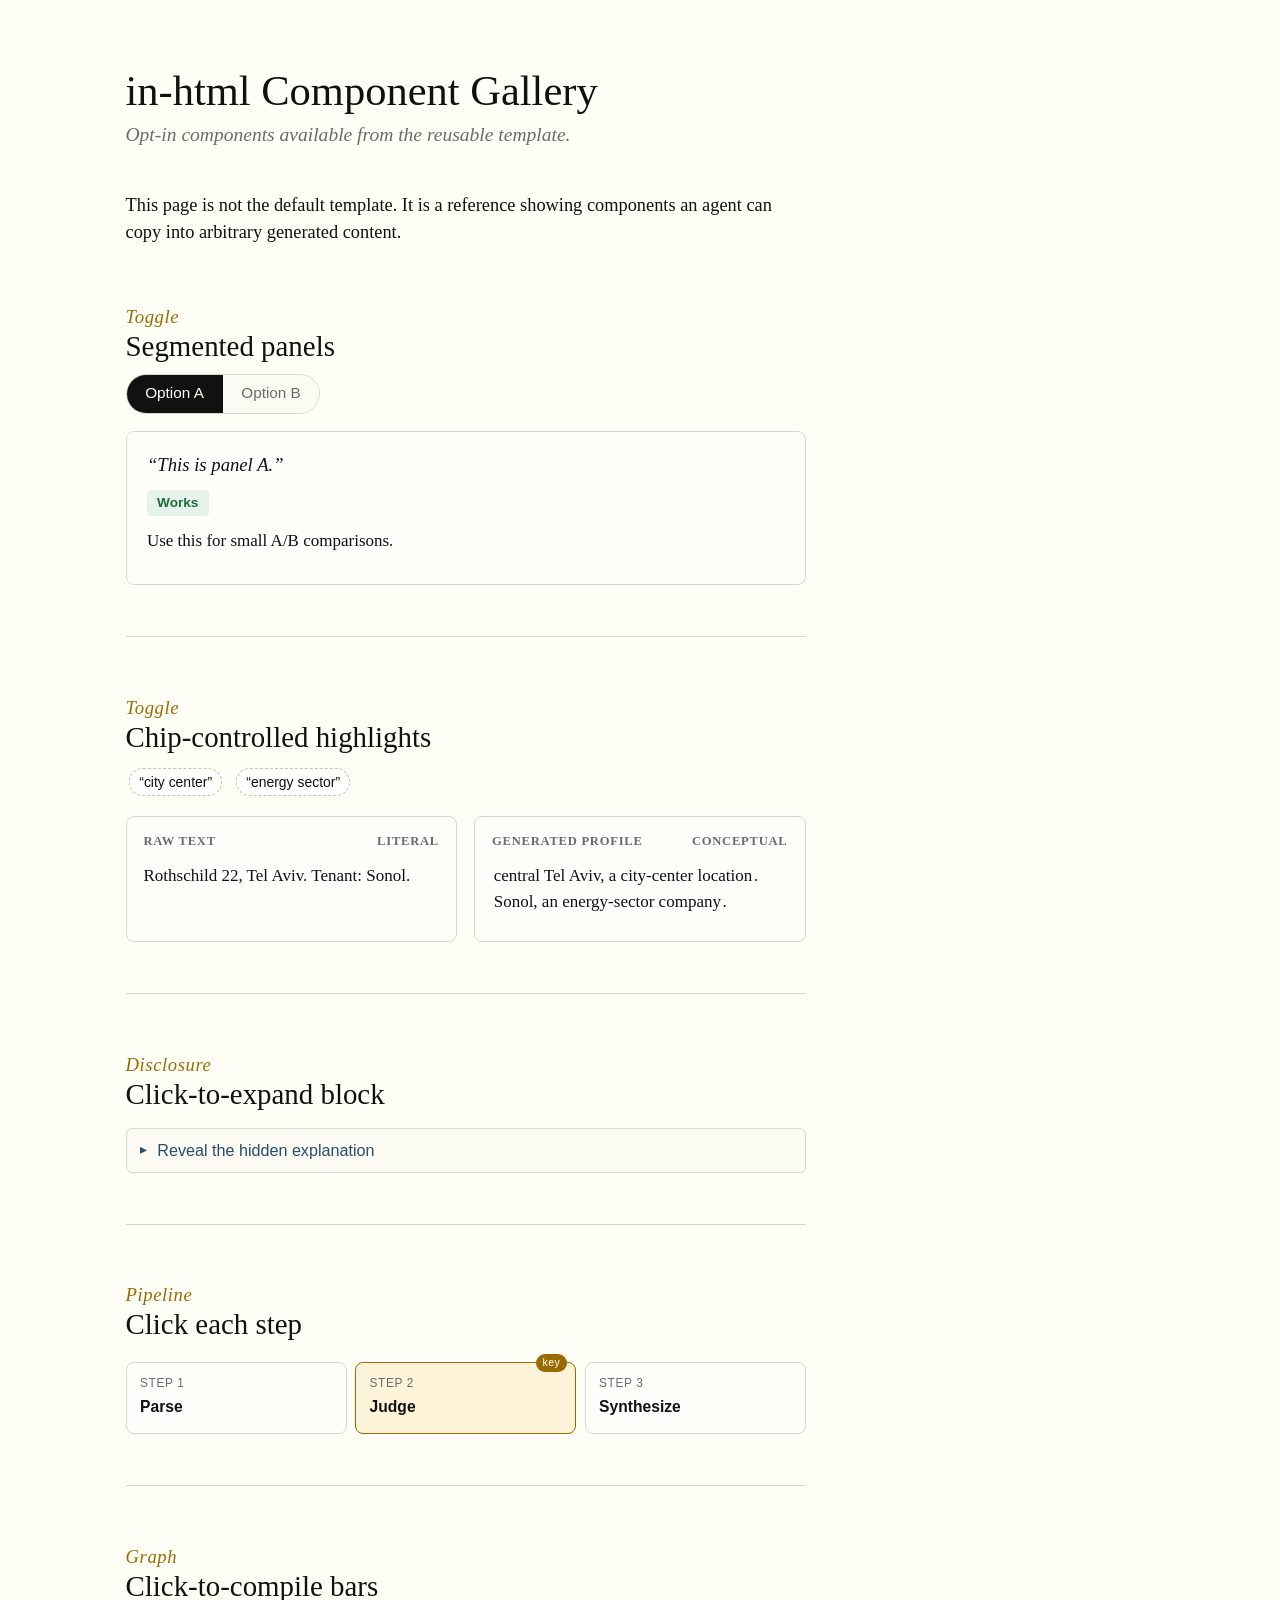
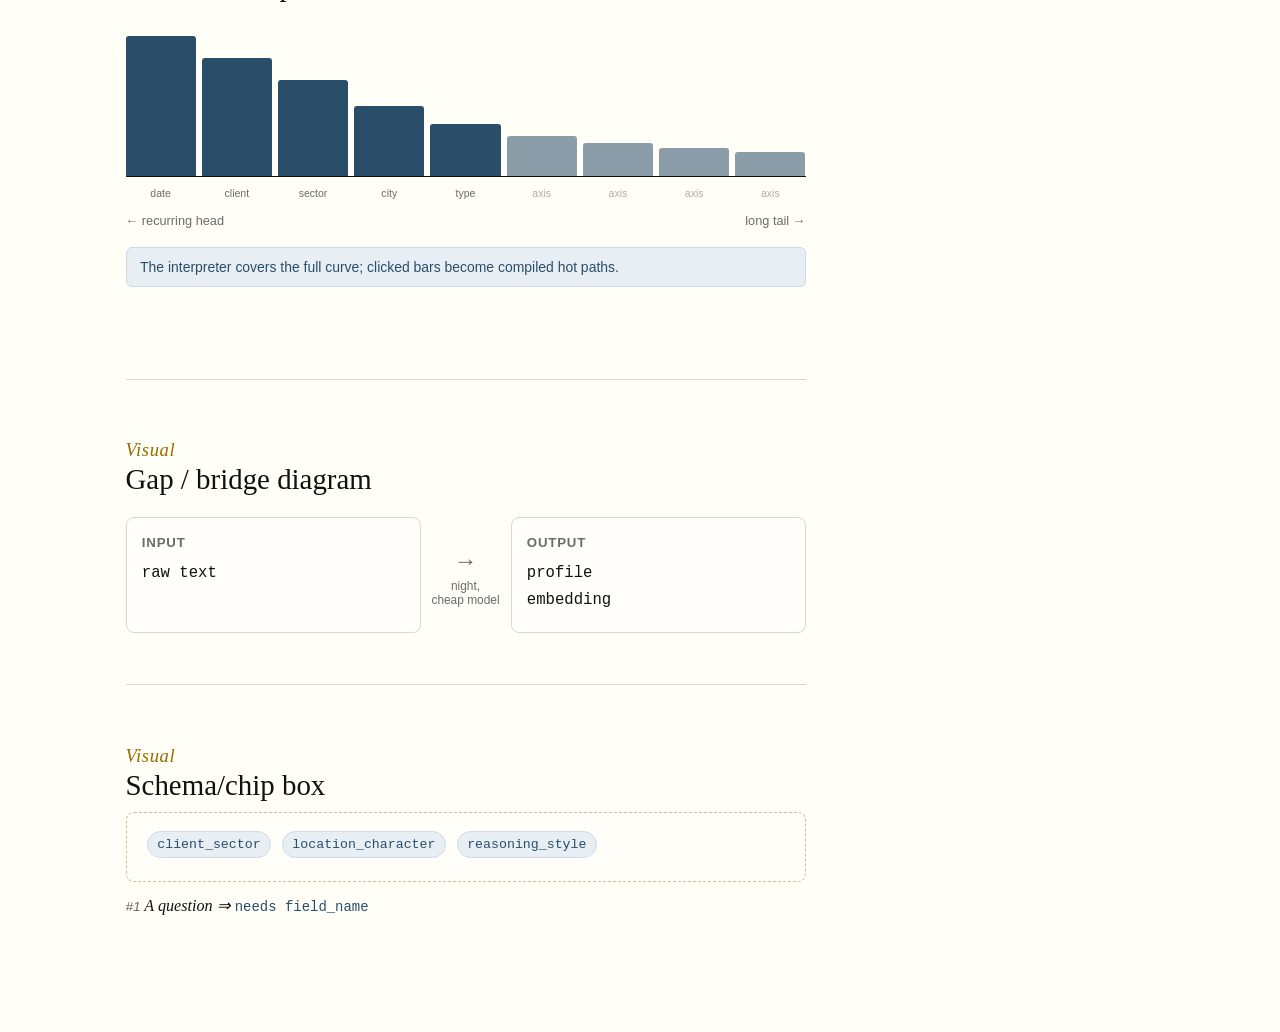
==== skills/in-html/scripts/component-gallery.html @ 6df60079 "Refactored scripts and style for modular layers. - skills/agent-browser/scripts/usage.py: Replaced c" ====
<!doctype html>
<html lang="en">
  <head>
    <meta charset="utf-8" />
    <meta name="viewport" content="width=device-width, initial-scale=1" />
    <meta
      name="annotation-endpoint"
      content="http://127.0.0.1:8765/annotations"
    />
    <title>in-html Component Gallery</title>
    <link rel="stylesheet" href="style.css" />
    <link rel="stylesheet" href="annotations.css" />
    <script defer src="interactions.js"></script>
    <script defer src="annotations.js"></script>
  </head>
  <body>
    <div class="wrap">
      <main class="col" id="content">
        <h1 data-annotation-id="gallery-title">in-html Component Gallery</h1>
        <p class="sub">
          Opt-in components available from the reusable template.
        </p>
        <p class="lead">
          This page is not the default template. It is a reference showing
          components an agent can copy into arbitrary generated content.
        </p>

        <h2 data-annotation-id="segmented-example">
          <span class="n">Toggle</span>Segmented panels
        </h2>
        <div class="tabs">
          <div class="seg">
            <label
              ><input type="radio" name="gallery-toggle" checked /><span
                >Option A</span
              ></label
            >
            <label
              ><input type="radio" name="gallery-toggle" /><span
                >Option B</span
              ></label
            >
          </div>
          <div class="panels">
            <div class="qbox">
              <div class="qtext">“This is panel A.”</div>
              <span class="verdict ok">Works</span>
              <p>Use this for small A/B comparisons.</p>
            </div>
            <div class="qbox">
              <div class="qtext">“This is panel B.”</div>
              <span class="verdict no">Different</span>
              <p>Pure CSS hides inactive panels via <code>:has()</code>.</p>
            </div>
          </div>
        </div>

        <hr />

        <h2 data-annotation-id="chip-example">
          <span class="n">Toggle</span>Chip-controlled highlights
        </h2>
        <div class="row" data-chip-toggle data-scope="#gallery-chip-scope">
          <span class="chip q" data-key="city">“city center”</span>
          <span class="chip q" data-key="energy">“energy sector”</span>
        </div>
        <div id="gallery-chip-scope" class="ba">
          <div class="pane">
            <h4><span>Raw text</span><span>literal</span></h4>
            <p>Rothschild 22, Tel Aviv. Tenant: Sonol.</p>
            <div class="nomatch" data-chip-target="city">
              ✗ “city center” is implicit, not explicit.
            </div>
            <div class="nomatch" data-chip-target="energy">
              ✗ “energy sector” is implicit, not explicit.
            </div>
          </div>
          <div class="pane">
            <h4><span>Generated profile</span><span>conceptual</span></h4>
            <p>
              <span class="hl" data-chip-target="city"
                >central Tel Aviv, a city-center location</span
              >.
              <span class="hl" data-chip-target="energy"
                >Sonol, an energy-sector company</span
              >.
            </p>
            <div class="matchnote" data-chip-target="city energy">
              ✓ The profile says the concept out loud.
            </div>
          </div>
        </div>

        <hr />

        <h2 data-annotation-id="disclosure-example">
          <span class="n">Disclosure</span>Click-to-expand block
        </h2>
        <details class="disclose" data-annotate-whole>
          <summary class="head">
            <span class="tri">▸</span> Reveal the hidden explanation
          </summary>
          <div class="body">
            <p>This is the basic progressive-disclosure primitive.</p>
          </div>
        </details>

        <hr />

        <h2 data-annotation-id="pipe-example">
          <span class="n">Pipeline</span>Click each step
        </h2>
        <div class="pipe">
          <details class="step" data-annotate-whole>
            <summary>
              <div class="k">STEP 1</div>
              <div class="t">Parse</div>
            </summary>
            <div class="d">Agent turns natural language into intent.</div>
          </details>
          <details class="step hot" data-annotate-whole>
            <summary>
              <div class="badge">key</div>
              <div class="k">STEP 2</div>
              <div class="t">Judge</div>
            </summary>
            <div class="d">The bounded judgment step.</div>
          </details>
          <details class="step" data-annotate-whole>
            <summary>
              <div class="k">STEP 3</div>
              <div class="t">Synthesize</div>
            </summary>
            <div class="d">Synthesize the final answer.</div>
          </details>
        </div>

        <hr />

        <h2 data-annotation-id="bar-example">
          <span class="n">Graph</span>Click-to-compile bars
        </h2>
        <div
          class="dist"
          data-bar-compile
          data-compiled-prefix="Compiled hot paths: "
        >
          <div class="bars">
            <div class="bar" data-axis="date" style="height: 140px"></div>
            <div class="bar" data-axis="client" style="height: 118px"></div>
            <div class="bar" data-axis="sector" style="height: 96px"></div>
            <div class="bar" data-axis="city" style="height: 70px"></div>
            <div class="bar" data-axis="type" style="height: 52px"></div>
            <div class="bar" style="height: 40px; opacity: 0.55"></div>
            <div class="bar" style="height: 33px; opacity: 0.55"></div>
            <div class="bar" style="height: 28px; opacity: 0.55"></div>
            <div class="bar" style="height: 24px; opacity: 0.55"></div>
          </div>
          <div class="axislabels">
            <span>← recurring head</span><span>long tail →</span>
          </div>
          <div class="band">
            The interpreter covers the full curve; clicked bars become compiled
            hot paths.
          </div>
          <div class="compiledList" data-compiled-list></div>
        </div>

        <hr />

        <h2 data-annotation-id="gap-example">
          <span class="n">Visual</span>Gap / bridge diagram
        </h2>
        <div class="gap">
          <div class="side">
            <h4>Input</h4>
            <span class="v">raw text</span>
          </div>
          <div class="mid">
            <span class="arrow">→</span
            ><span class="lbl">night,<br />cheap model</span>
          </div>
          <div class="side">
            <h4>Output</h4>
            <span class="v">profile</span><span class="v">embedding</span>
          </div>
        </div>

        <hr />

        <h2 data-annotation-id="schema-example">
          <span class="n">Visual</span>Schema/chip box
        </h2>
        <div class="schemaBox">
          <span class="chip field">client_sector</span>
          <span class="chip field">location_character</span>
          <span class="chip field">reasoning_style</span>
        </div>
        <p class="qline">
          <span class="counter">#1</span> A question ⇒
          <span class="imp">needs field_name</span>
        </p>
      </main>
    </div>
  </body>
</html>
---- skills/in-html/scripts/style.css ----
:root {
  --paper: #fffff8;
  --ink: #111;
  --faint: #6b6b6b;
  --rule: #d8d8cf;
  --accentbg: #fcf3d9;
  --accent: #9a6b00;
  --good: #1f6b3b;
  --goodbg: #e6f3ea;
  --bad: #9b2226;
  --badbg: #f7e7e6;
  --blue: #2a4d69;
  --bluebg: #e7eef4;
  --chip: #efe9d6;
}
* {
  box-sizing: border-box;
}
html {
  font-size: 17px;
}
body {
  margin: 0;
  background: var(--paper);
  color: var(--ink);
  font-family: Palatino, "Palatino Linotype", "Book Antiqua", Georgia, serif;
  line-height: 1.5;
  -webkit-font-smoothing: antialiased;
}
.wrap {
  max-width: 1080px;
  margin: 0 auto;
  padding: 4rem 1.5rem 6rem;
}
.col {
  max-width: 680px;
}
h1 {
  font-weight: 400;
  font-size: 2.5rem;
  line-height: 1.1;
  margin: 0 0 0.3rem;
}
.sub {
  font-style: italic;
  color: var(--faint);
  font-size: 1.15rem;
  margin: 0 0 2.5rem;
  max-width: 620px;
}
h2 {
  font-weight: 400;
  font-size: 1.7rem;
  margin: 3.5rem 0 0.2rem;
  line-height: 1.15;
}
h2 .n {
  font-style: italic;
  color: var(--accent);
  font-size: 1.1rem;
  display: block;
  margin-bottom: 0.15rem;
  letter-spacing: 0.03em;
}
h3 {
  font-weight: 600;
  font-size: 1.05rem;
  margin: 1.6rem 0 0.4rem;
  letter-spacing: 0.02em;
}
p {
  margin: 0.7rem 0;
  max-width: 680px;
}
.lead {
  font-size: 1.08rem;
}
em {
  font-style: italic;
}
strong {
  font-weight: 600;
}
hr {
  border: 0;
  border-top: 1px solid var(--rule);
  margin: 3rem 0;
}
code,
.mono {
  font-family: "SF Mono", ui-monospace, Menlo, Consolas, monospace;
  font-size: 0.82em;
}
.sans {
  font-family:
    -apple-system, BlinkMacSystemFont, "Segoe UI", Helvetica, Arial, sans-serif;
}
button {
  font-family: inherit;
  cursor: pointer;
}
.muted {
  color: var(--faint);
}

aside.note {
  font-size: 0.9rem;
  color: var(--faint);
  border-left: 2px solid var(--rule);
  padding: 0.1rem 0 0.1rem 1rem;
  margin: 1.2rem 0;
  max-width: 640px;
  font-style: italic;
}
.card {
  border: 1px solid var(--rule);
  border-radius: 6px;
  background: #fffefb;
  padding: 1.1rem 1.2rem;
  margin: 1.2rem 0;
}
.callout {
  border-left: 3px solid var(--accent);
  background: var(--accentbg);
  padding: 0.8rem 1rem;
  border-radius: 0 6px 6px 0;
  margin: 1.2rem 0;
  font-size: 0.96rem;
}
.callout.bad {
  border-color: var(--bad);
  background: var(--badbg);
}
.callout.good {
  border-color: var(--good);
  background: var(--goodbg);
}
.stance {
  font-size: 1.12rem;
  line-height: 1.55;
  border-top: 1px solid var(--rule);
  border-bottom: 1px solid var(--rule);
  padding: 1.4rem 0;
  margin: 2.5rem 0 0;
}

.row {
  display: flex;
  flex-wrap: wrap;
  gap: 0.4rem;
  align-items: center;
  margin: 0.7rem 0;
}
.grid {
  display: grid;
  grid-template-columns: repeat(auto-fit, minmax(14rem, 1fr));
  gap: 1rem;
  margin: 1rem 0;
}
.pane {
  border: 1px solid var(--rule);
  border-radius: 8px;
  padding: 0.9rem 1rem;
  background: #fffefb;
}
.pane h4 {
  margin: 0 0 0.5rem;
  font-size: 0.74rem;
  letter-spacing: 0.06em;
  text-transform: uppercase;
  color: var(--faint);
  font-weight: 600;
}

.btn {
  font-family: -apple-system, BlinkMacSystemFont, "Segoe UI", sans-serif;
  font-size: 0.88rem;
  padding: 0.45rem 0.9rem;
  border: 1px solid var(--rule);
  border-radius: 6px;
  background: #fbfaf3;
  color: var(--ink);
}
.btn:hover {
  background: var(--bluebg);
}
.btn:disabled {
  opacity: 0.45;
  cursor: default;
}
.chip {
  display: inline-block;
  padding: 0.15rem 0.55rem;
  border-radius: 999px;
  font-size: 0.82rem;
  background: var(--chip);
  border: 1px solid #e0d8bf;
  margin: 0.15rem 0.2rem;
  white-space: nowrap;
  font-family: -apple-system, BlinkMacSystemFont, "Segoe UI", sans-serif;
}
.chip.field {
  background: var(--bluebg);
  border-color: #cdd9e4;
  color: var(--blue);
  font-family: ui-monospace, "SF Mono", Menlo, Consolas, monospace;
  font-size: 0.78rem;
}
.chip.q {
  cursor: pointer;
  background: #fff;
  border: 1px dashed #c9c0a4;
}
.chip.q.active {
  background: var(--accentbg);
  border-style: solid;
  border-color: var(--accent);
  color: var(--accent);
}

.seg {
  display: inline-flex;
  border: 1px solid var(--rule);
  border-radius: 999px;
  overflow: hidden;
  font-family: -apple-system, BlinkMacSystemFont, "Segoe UI", sans-serif;
  font-size: 0.9rem;
  margin: 0.4rem 0 1rem;
}
.seg label {
  display: inline-flex;
  align-items: center;
  background: #fbfaf3;
  padding: 0.45rem 1.1rem;
  color: var(--faint);
  cursor: pointer;
}
.seg input {
  position: absolute;
  width: 0;
  height: 0;
  opacity: 0;
  margin: 0;
}
.seg label:has(input:checked) {
  background: var(--ink);
  color: var(--paper);
}
.panels > * {
  display: none;
}
.tabs:has(.seg > label:nth-child(1) input:checked) .panels > :nth-child(1),
.tabs:has(.seg > label:nth-child(2) input:checked) .panels > :nth-child(2),
.tabs:has(.seg > label:nth-child(3) input:checked) .panels > :nth-child(3),
.tabs:has(.seg > label:nth-child(4) input:checked) .panels > :nth-child(4),
.tabs:has(.seg > label:nth-child(5) input:checked) .panels > :nth-child(5),
.tabs:has(.seg > label:nth-child(6) input:checked) .panels > :nth-child(6) {
  display: block;
}
.qbox {
  border: 1px solid var(--rule);
  border-radius: 8px;
  padding: 1.1rem 1.2rem;
  background: #fffefb;
  min-height: 120px;
}
.qbox .qtext {
  font-size: 1.1rem;
  font-style: italic;
  margin-bottom: 0.6rem;
}
.verdict {
  display: inline-block;
  font-family: -apple-system, BlinkMacSystemFont, "Segoe UI", sans-serif;
  font-size: 0.8rem;
  padding: 0.18rem 0.6rem;
  border-radius: 4px;
  font-weight: 600;
}
.verdict.ok {
  background: var(--goodbg);
  color: var(--good);
}
.verdict.no {
  background: var(--badbg);
  color: var(--bad);
}

.gap {
  display: grid;
  grid-template-columns: 1fr auto 1fr;
  gap: 0;
  align-items: stretch;
  margin: 1.2rem 0;
  font-family: -apple-system, BlinkMacSystemFont, "Segoe UI", sans-serif;
}
.gap .side {
  border: 1px solid var(--rule);
  padding: 0.9rem;
  border-radius: 8px;
  background: #fffefb;
}
.gap .side h4 {
  margin: 0 0 0.5rem;
  font-size: 0.78rem;
  letter-spacing: 0.06em;
  text-transform: uppercase;
  color: var(--faint);
  font-weight: 600;
}
.gap .side .v {
  font-family: ui-monospace, "SF Mono", Menlo, Consolas, monospace;
  font-size: 0.92rem;
  display: block;
  margin: 0.25rem 0;
}
.gap .mid {
  display: flex;
  flex-direction: column;
  align-items: center;
  justify-content: center;
  width: 90px;
  color: var(--faint);
}
.gap .mid .arrow {
  font-size: 1.4rem;
}
.gap .mid .lbl {
  font-size: 0.7rem;
  text-align: center;
  line-height: 1.2;
}

.schemaBox {
  border: 1px dashed #c9c0a4;
  border-radius: 8px;
  padding: 0.9rem 1rem;
  min-height: 70px;
  background: #fffef9;
  margin: 0.6rem 0;
}
.schemaBox .empty {
  color: var(--faint);
  font-style: italic;
  font-size: 0.9rem;
}
.qline {
  font-style: italic;
  color: var(--ink);
  font-size: 0.95rem;
}
.qline .imp {
  font-style: normal;
  font-family: ui-monospace, "SF Mono", Menlo, Consolas, monospace;
  font-size: 0.82rem;
  color: var(--blue);
}
.counter {
  font-family: -apple-system, BlinkMacSystemFont, "Segoe UI", sans-serif;
  font-size: 0.8rem;
  color: var(--faint);
}

.ba {
  display: grid;
  grid-template-columns: 1fr 1fr;
  gap: 1rem;
  margin: 1rem 0;
}
.ba .pane {
  border: 1px solid var(--rule);
  border-radius: 8px;
  padding: 0.9rem 1rem;
  background: #fffefb;
}
.ba .pane h4 {
  margin: 0 0 0.5rem;
  font-size: 0.74rem;
  letter-spacing: 0.06em;
  text-transform: uppercase;
  color: var(--faint);
  font-weight: 600;
  display: flex;
  justify-content: space-between;
}
.ba .pane .txt {
  font-size: 0.92rem;
  line-height: 1.55;
}
.hl {
  background: transparent;
  border-radius: 3px;
  padding: 0 0.1em;
  transition: background 0.2s;
}
.hl.lit {
  background: var(--accentbg);
  box-shadow: 0 0 0 1px var(--accent) inset;
}
.nomatch {
  font-family: -apple-system, BlinkMacSystemFont, "Segoe UI", sans-serif;
  font-size: 0.78rem;
  color: var(--bad);
  font-style: italic;
  margin-top: 0.5rem;
  display: none;
}
.nomatch.show {
  display: block;
}
.matchnote {
  font-family: -apple-system, BlinkMacSystemFont, "Segoe UI", sans-serif;
  font-size: 0.78rem;
  color: var(--good);
  font-style: italic;
  margin-top: 0.5rem;
  display: none;
}
.matchnote.show {
  display: block;
}

.kbd {
  font-family: -apple-system, BlinkMacSystemFont, "Segoe UI", sans-serif;
  font-size: 0.7rem;
  color: var(--faint);
  border: 1px solid var(--rule);
  border-radius: 4px;
  padding: 0.05rem 0.35rem;
  background: #fbfaf3;
}

.disclose {
  margin: 1rem 0;
}
.disclose > .head {
  display: flex;
  align-items: center;
  gap: 0.6rem;
  cursor: pointer;
  user-select: none;
  list-style: none;
  font-family: -apple-system, BlinkMacSystemFont, "Segoe UI", sans-serif;
  font-size: 0.95rem;
  color: var(--blue);
  padding: 0.55rem 0.8rem;
  border: 1px solid var(--rule);
  border-radius: 6px;
  background: #fbfaf3;
}
.disclose > .head::-webkit-details-marker {
  display: none;
}
.disclose > .head:hover {
  background: var(--bluebg);
}
.disclose > .head .tri {
  transition: transform 0.18s;
  font-size: 0.8rem;
}
.disclose[open] > .head .tri {
  transform: rotate(90deg);
}
.disclose > .body {
  padding: 0.4rem 0.2rem 0.2rem;
  animation: fade 0.25s ease;
}
@keyframes fade {
  from {
    opacity: 0;
    transform: translateY(-3px);
  }
  to {
    opacity: 1;
    transform: none;
  }
}

.pipe {
  display: flex;
  flex-wrap: wrap;
  gap: 0.5rem;
  align-items: stretch;
  margin: 1.2rem 0;
  font-family: -apple-system, BlinkMacSystemFont, "Segoe UI", sans-serif;
}
.step {
  flex: 1 1 140px;
  border: 1px solid var(--rule);
  border-radius: 8px;
  padding: 0.7rem 0.8rem;
  background: #fffefb;
  cursor: pointer;
  position: relative;
  transition: 0.15s;
}
.step:hover {
  background: var(--bluebg);
}
.step.hot {
  border-color: var(--accent);
  background: var(--accentbg);
}
.step .k {
  font-size: 0.7rem;
  color: var(--faint);
  letter-spacing: 0.05em;
}
.step .t {
  font-weight: 600;
  font-size: 0.92rem;
  margin: 0.15rem 0;
}
.step > summary {
  list-style: none;
  cursor: pointer;
}
.step > summary::-webkit-details-marker {
  display: none;
}
.step .d {
  font-size: 0.8rem;
  color: var(--faint);
  margin-top: 0.4rem;
  line-height: 1.4;
}
.step .badge {
  position: absolute;
  top: -9px;
  right: 8px;
  font-size: 0.62rem;
  background: var(--accent);
  color: #fff;
  padding: 0.05rem 0.4rem;
  border-radius: 999px;
  letter-spacing: 0.04em;
}

.dist {
  margin: 1.4rem 0;
}
.bars {
  display: flex;
  align-items: flex-end;
  gap: 6px;
  height: 150px;
  border-bottom: 1px solid var(--ink);
  padding-bottom: 0;
}
.bar {
  flex: 1;
  background: var(--blue);
  position: relative;
  border-radius: 3px 3px 0 0;
  cursor: pointer;
  transition: 0.2s;
  min-width: 14px;
}
.bar:hover {
  filter: brightness(1.15);
}
.bar.compiled {
  background: var(--accent);
}
.bar .lab {
  position: absolute;
  bottom: -1.5rem;
  left: 50%;
  transform: translateX(-50%);
  font-size: 0.62rem;
  color: var(--faint);
  white-space: nowrap;
  font-family: -apple-system, BlinkMacSystemFont, "Segoe UI", sans-serif;
}
.bar .star {
  position: absolute;
  top: -1.1rem;
  left: 50%;
  transform: translateX(-50%);
  font-size: 0.7rem;
  opacity: 0;
  transition: 0.2s;
  font-family: -apple-system, BlinkMacSystemFont, "Segoe UI", sans-serif;
  color: var(--accent);
  font-weight: 600;
}
.bar.compiled .star {
  opacity: 1;
}
.axislabels {
  display: flex;
  justify-content: space-between;
  font-family: -apple-system, BlinkMacSystemFont, "Segoe UI", sans-serif;
  font-size: 0.75rem;
  color: var(--faint);
  margin-top: 2rem;
}
.band {
  font-family: -apple-system, BlinkMacSystemFont, "Segoe UI", sans-serif;
  font-size: 0.82rem;
  color: var(--blue);
  margin-top: 1rem;
  padding: 0.5rem 0.8rem;
  background: var(--bluebg);
  border-radius: 6px;
  border: 1px solid #cdd9e4;
}
.compiledList {
  margin-top: 0.8rem;
  min-height: 1.6rem;
}

@media (max-width: 680px) {
  .grid,
  .ba,
  .gap {
    grid-template-columns: 1fr;
  }
  .gap .mid {
    flex-direction: row;
    width: auto;
    padding: 0.4rem;
  }
  .gap .mid .arrow {
    transform: rotate(90deg);
  }
}
---- skills/in-html/scripts/annotations.css ----
.annotation-hover {
  outline: 2px solid var(--accent);
  outline-offset: 3px;
  cursor: crosshair;
}
.annotation-editor {
  position: fixed;
  z-index: 9999;
  width: clamp(18rem, 50vw, 42rem);
  max-width: 100vw;
  transform: translateX(-50%);
  border: 1px solid var(--rule);
  border-radius: 8px;
  background: #fffefb;
  box-shadow: 0 12px 36px rgba(0, 0, 0, 0.18);
  padding: 0.7rem;
}
.annotation-editor.inactive {
  opacity: 0.85;
}
.annotation-editor textarea {
  display: block;
  width: 100%;
  height: calc(3em + 1rem + 2px);
  padding: 0.5rem 0.65rem;
  border: 1px solid var(--rule);
  border-radius: 6px;
  background: #fff;
  color: var(--ink);
  font: inherit;
  line-height: 1.5;
  resize: none;
  overflow-y: auto;
  white-space: pre-wrap;
  overflow-wrap: break-word;
  outline: none;
}
.annotation-editor textarea:focus {
  border-color: var(--accent);
  box-shadow: 0 0 0 2px var(--accentbg);
}
.annotation-status {
  position: absolute;
  top: 0.35rem;
  right: 0.35rem;
  width: 1.55rem;
  height: 1.55rem;
  border-radius: 999px;
  display: none;
  place-items: center;
  font-family: -apple-system, BlinkMacSystemFont, "Segoe UI", sans-serif;
  font-size: 1rem;
  font-weight: 700;
  border: 1px solid currentColor;
  background: #fff;
}
.annotation-status.show {
  display: grid;
}
.annotation-status.ok {
  color: var(--good);
  background: var(--goodbg);
}
.annotation-status.fail {
  color: var(--bad);
  background: var(--badbg);
}
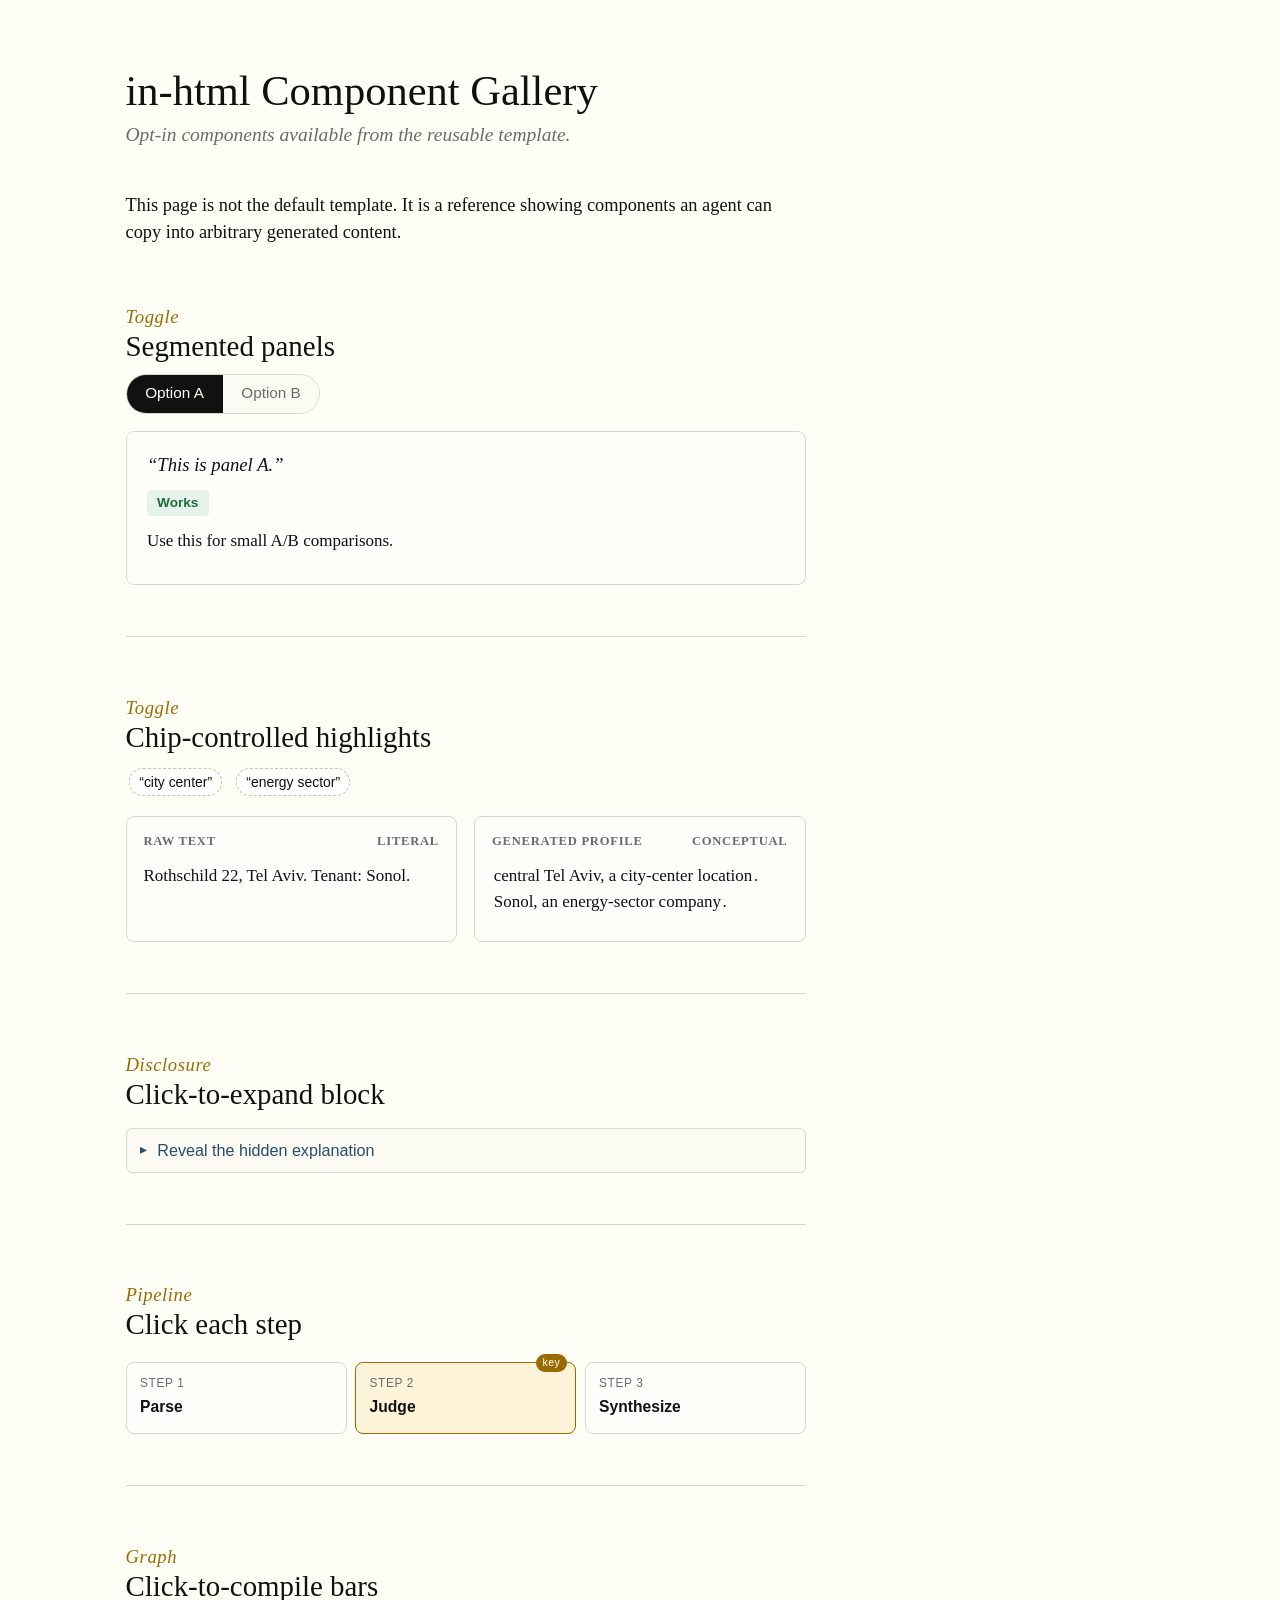
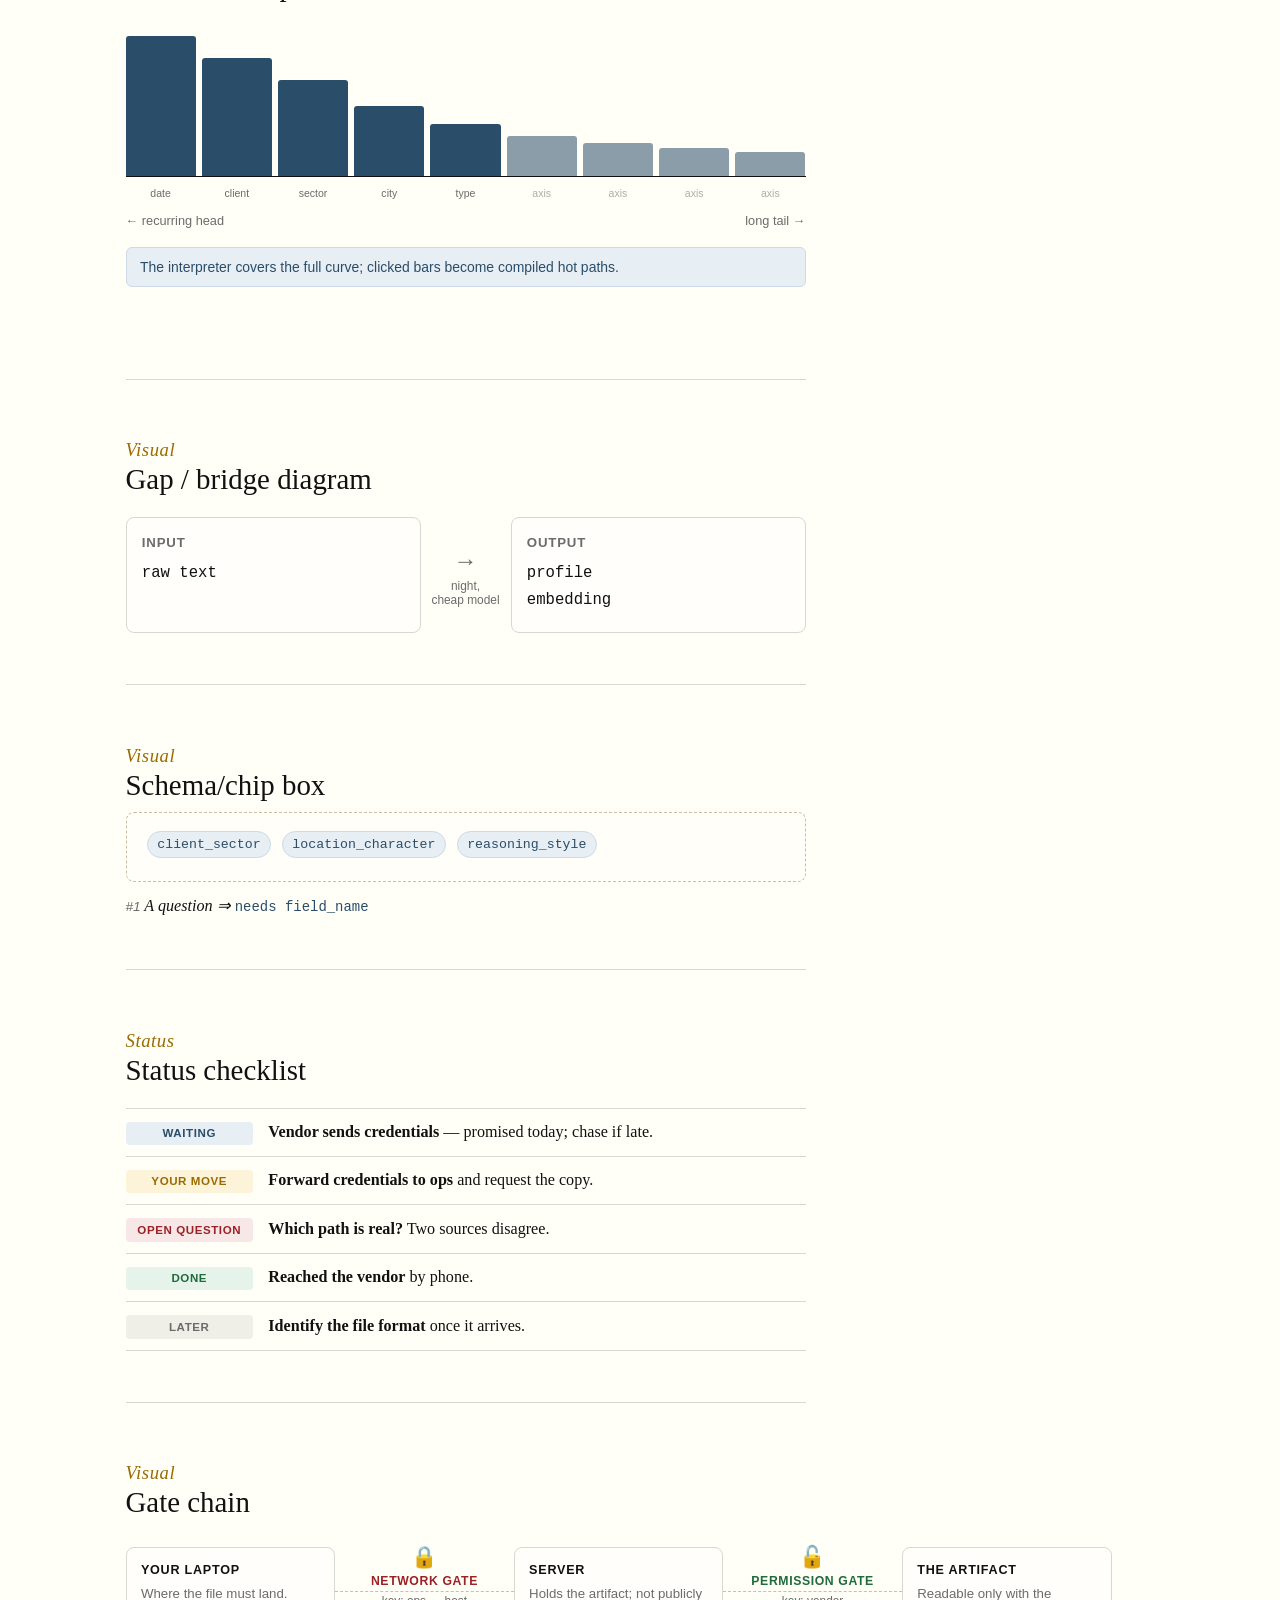
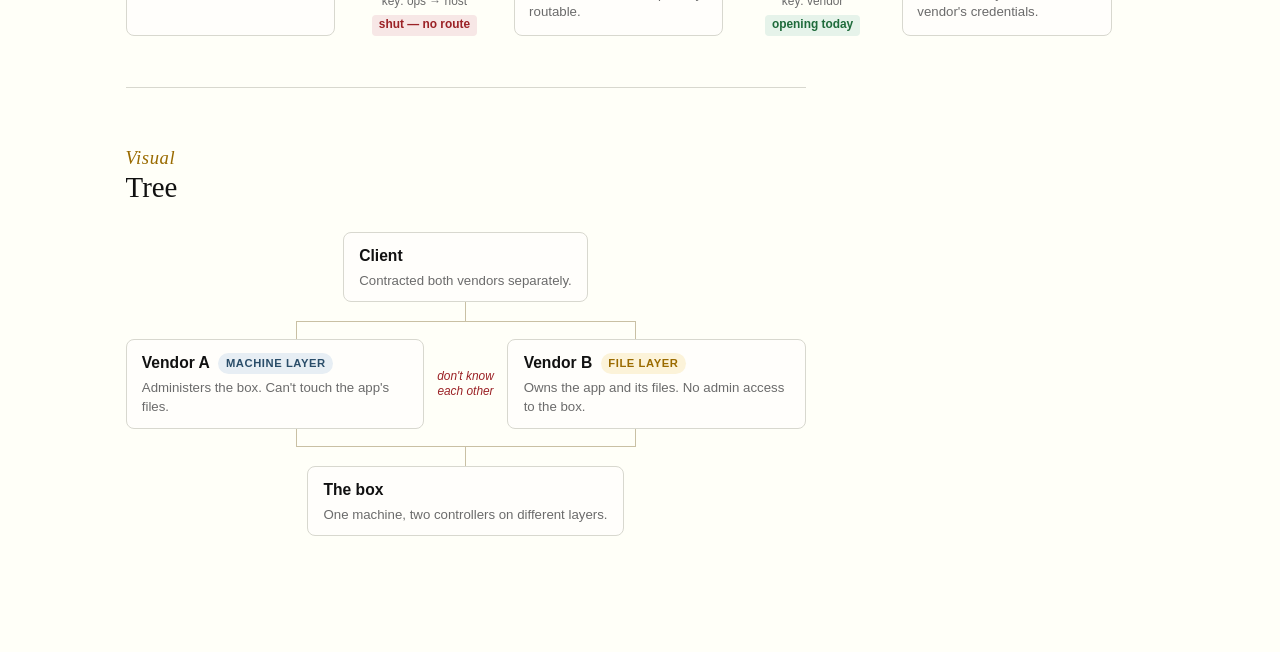
==== commit d25420a6: "skills/in-html/scripts/style.css: Refactored CSS to improve layout and responsiveness across devices" ====
--- a/skills/in-html/scripts/component-gallery.html
+++ b/skills/in-html/scripts/component-gallery.html
@@ -200,6 +200,106 @@
           <span class="counter">#1</span> A question ⇒
           <span class="imp">needs field_name</span>
         </p>
+
+        <hr />
+
+        <h2 data-annotation-id="tasks-example">
+          <span class="n">Status</span>Status checklist
+        </h2>
+        <ol class="tasks">
+          <li>
+            <span class="state wait">waiting</span>
+            <div>
+              <strong>Vendor sends credentials</strong> — promised today; chase
+              if late.
+            </div>
+          </li>
+          <li>
+            <span class="state act">your move</span>
+            <div>
+              <strong>Forward credentials to ops</strong> and request the copy.
+            </div>
+          </li>
+          <li>
+            <span class="state flag">open question</span>
+            <div><strong>Which path is real?</strong> Two sources disagree.</div>
+          </li>
+          <li>
+            <span class="state done">done</span>
+            <div><strong>Reached the vendor</strong> by phone.</div>
+          </li>
+          <li>
+            <span class="state dim">later</span>
+            <div><strong>Identify the file format</strong> once it arrives.</div>
+          </li>
+        </ol>
+
+        <hr />
+
+        <h2 data-annotation-id="chain-example">
+          <span class="n">Visual</span>Gate chain
+        </h2>
+        <div class="chain">
+          <div class="cnode">
+            <h4>Your laptop</h4>
+            <p>Where the file must land.</p>
+          </div>
+          <div class="cgate shut">
+            <span class="gicon">🔒</span>
+            <span class="gname">Network gate</span>
+            <span class="gwho">key: ops → host</span>
+            <span class="gstate">shut — no route</span>
+          </div>
+          <div class="cnode">
+            <h4>Server</h4>
+            <p>Holds the artifact; not publicly routable.</p>
+          </div>
+          <div class="cgate open">
+            <span class="gicon">🔓</span>
+            <span class="gname">Permission gate</span>
+            <span class="gwho">key: vendor</span>
+            <span class="gstate">opening today</span>
+          </div>
+          <div class="cnode">
+            <h4>The artifact</h4>
+            <p>Readable only with the vendor's credentials.</p>
+          </div>
+        </div>
+
+        <hr />
+
+        <h2 data-annotation-id="tree-example">
+          <span class="n">Visual</span>Tree
+        </h2>
+        <div class="tree">
+          <div class="trow">
+            <div class="tnode">
+              <h4>Client</h4>
+              <p>Contracted both vendors separately.</p>
+            </div>
+          </div>
+          <div class="tstem"></div>
+          <div class="tsplit"></div>
+          <div class="trow two">
+            <div class="tnode">
+              <h4>Vendor A <span class="tag blue">machine layer</span></h4>
+              <p>Administers the box. Can't touch the app's files.</p>
+            </div>
+            <div class="tnote bad">don't know<br />each other</div>
+            <div class="tnode">
+              <h4>Vendor B <span class="tag amber">file layer</span></h4>
+              <p>Owns the app and its files. No admin access to the box.</p>
+            </div>
+          </div>
+          <div class="tjoin"></div>
+          <div class="tstem"></div>
+          <div class="trow">
+            <div class="tnode">
+              <h4>The box</h4>
+              <p>One machine, two controllers on different layers.</p>
+            </div>
+          </div>
+        </div>
       </main>
     </div>
   </body>
--- a/skills/in-html/scripts/style.css
+++ b/skills/in-html/scripts/style.css
@@ -23,7 +23,8 @@
   margin: 0;
   background: var(--paper);
   color: var(--ink);
-  font-family: Palatino, "Palatino Linotype", "Book Antiqua", Georgia, serif;
+  font-family: Palatino, "Palatino Linotype", "Book Antiqua", Georgia,
+    "Frank Ruhl Libre", FrankRuehl, serif;
   line-height: 1.5;
   -webkit-font-smoothing: antialiased;
 }
@@ -106,8 +107,9 @@
 aside.note {
   font-size: 0.9rem;
   color: var(--faint);
-  border-left: 2px solid var(--rule);
-  padding: 0.1rem 0 0.1rem 1rem;
+  border-inline-start: 2px solid var(--rule);
+  padding: 0.1rem 0;
+  padding-inline-start: 1rem;
   margin: 1.2rem 0;
   max-width: 640px;
   font-style: italic;
@@ -120,10 +122,11 @@
   margin: 1.2rem 0;
 }
 .callout {
-  border-left: 3px solid var(--accent);
+  border-inline-start: 3px solid var(--accent);
   background: var(--accentbg);
   padding: 0.8rem 1rem;
-  border-radius: 0 6px 6px 0;
+  border-start-end-radius: 6px;
+  border-end-end-radius: 6px;
   margin: 1.2rem 0;
   font-size: 0.96rem;
 }
@@ -527,7 +530,7 @@
 .step .badge {
   position: absolute;
   top: -9px;
-  right: 8px;
+  inset-inline-end: 8px;
   font-size: 0.62rem;
   background: var(--accent);
   color: #fff;
@@ -610,6 +613,14 @@
   min-height: 1.6rem;
 }
 
+:dir(rtl) {
+  letter-spacing: normal;
+}
+:dir(rtl) :is(.sub, em, aside.note, .qbox .qtext, .schemaBox .empty, .qline) {
+  font-style: normal;
+  font-weight: 500;
+}
+
 @media (max-width: 680px) {
   .grid,
   .ba,
@@ -625,3 +636,273 @@
     transform: rotate(90deg);
   }
 }
+
+.tasks {
+  list-style: none;
+  margin: 1.2rem 0;
+  padding: 0;
+}
+.tasks li {
+  display: grid;
+  grid-template-columns: 7.5rem 1fr;
+  gap: 0.9rem;
+  align-items: baseline;
+  padding: 0.65rem 0;
+  border-bottom: 1px solid var(--rule);
+  font-size: 0.95rem;
+}
+.tasks li:first-child {
+  border-top: 1px solid var(--rule);
+}
+.state {
+  font-family: -apple-system, BlinkMacSystemFont, "Segoe UI", sans-serif;
+  font-size: 0.68rem;
+  font-weight: 600;
+  letter-spacing: 0.05em;
+  text-transform: uppercase;
+  text-align: center;
+  padding: 0.18rem 0.4rem;
+  border-radius: 4px;
+  white-space: nowrap;
+}
+.state.wait {
+  background: var(--bluebg);
+  color: var(--blue);
+}
+.state.act {
+  background: var(--accentbg);
+  color: var(--accent);
+}
+.state.flag {
+  background: var(--badbg);
+  color: var(--bad);
+}
+.state.done {
+  background: var(--goodbg);
+  color: var(--good);
+}
+.state.dim {
+  background: #efefe8;
+  color: var(--faint);
+}
+
+.chain {
+  display: flex;
+  align-items: stretch;
+  margin: 1.6rem 0 0.8rem;
+  width: min(58rem, calc(100vw - 3rem));
+  font-family: -apple-system, BlinkMacSystemFont, "Segoe UI", sans-serif;
+}
+.cnode {
+  flex: 1 1 0;
+  border: 1px solid var(--rule);
+  border-radius: 8px;
+  background: #fffefb;
+  padding: 0.75rem 0.85rem;
+}
+.cnode h4 {
+  margin: 0;
+  font-size: 0.74rem;
+  letter-spacing: 0.06em;
+  text-transform: uppercase;
+  font-weight: 600;
+}
+.cnode p {
+  margin: 0.3rem 0 0;
+  font-size: 0.78rem;
+  color: var(--faint);
+  line-height: 1.4;
+  max-width: none;
+}
+.cgate {
+  flex: 0 0 10.5rem;
+  position: relative;
+  display: flex;
+  flex-direction: column;
+  align-items: center;
+  justify-content: center;
+  text-align: center;
+  gap: 0.2rem;
+  padding: 0 0.4rem;
+}
+.cgate::before {
+  content: "";
+  position: absolute;
+  top: 50%;
+  left: 0;
+  right: 0;
+  border-top: 1px dashed #c9c0a4;
+}
+.cgate > * {
+  position: relative;
+  background: var(--paper);
+  padding: 0 0.25rem;
+}
+.cgate .gicon {
+  font-size: 1.25rem;
+  line-height: 1;
+}
+.cgate .gname {
+  font-size: 0.72rem;
+  font-weight: 700;
+  letter-spacing: 0.05em;
+  text-transform: uppercase;
+}
+.cgate .gwho {
+  font-size: 0.7rem;
+  color: var(--faint);
+}
+.cgate .gstate {
+  font-size: 0.7rem;
+  font-weight: 600;
+  border-radius: 4px;
+  padding: 0.1rem 0.4rem;
+}
+.cgate.open .gname {
+  color: var(--good);
+}
+.cgate.open .gstate {
+  background: var(--goodbg);
+  color: var(--good);
+}
+.cgate.shut .gname {
+  color: var(--bad);
+}
+.cgate.shut .gstate {
+  background: var(--badbg);
+  color: var(--bad);
+}
+
+.tree {
+  margin: 1.6rem 0 0.8rem;
+  font-family: -apple-system, BlinkMacSystemFont, "Segoe UI", sans-serif;
+}
+.tree .trow {
+  display: flex;
+  justify-content: center;
+}
+.tree .trow.two {
+  display: grid;
+  grid-template-columns: 1fr auto 1fr;
+  gap: 0.8rem;
+  align-items: start;
+}
+.tree .tnode {
+  border: 1px solid var(--rule);
+  border-radius: 8px;
+  background: #fffefb;
+  padding: 0.65rem 0.9rem;
+  max-width: 24rem;
+}
+.tree .tnode h4 {
+  margin: 0;
+  font-size: 0.92rem;
+  font-weight: 600;
+  display: flex;
+  align-items: center;
+  gap: 0.5rem;
+  flex-wrap: wrap;
+}
+.tree .tnode p {
+  margin: 0.2rem 0 0;
+  color: var(--faint);
+  font-size: 0.78rem;
+  line-height: 1.45;
+  max-width: none;
+}
+.tree .tstem {
+  width: 1px;
+  height: 1.1rem;
+  background: #c9c0a4;
+  margin: 0 auto;
+}
+.tree .tsplit,
+.tree .tjoin {
+  width: 50%;
+  height: 1.1rem;
+  margin: 0 auto;
+  border-inline: 1px solid #c9c0a4;
+}
+.tree .tsplit {
+  border-top: 1px solid #c9c0a4;
+}
+.tree .tjoin {
+  border-bottom: 1px solid #c9c0a4;
+}
+.tree .tnote {
+  font-size: 0.7rem;
+  font-style: italic;
+  color: var(--faint);
+  text-align: center;
+  max-width: 7.5rem;
+  line-height: 1.3;
+  align-self: center;
+}
+.tree .tnote.bad {
+  color: var(--bad);
+}
+
+.tag {
+  font-family: -apple-system, BlinkMacSystemFont, "Segoe UI", sans-serif;
+  font-size: 0.66rem;
+  font-weight: 600;
+  letter-spacing: 0.05em;
+  text-transform: uppercase;
+  padding: 0.12rem 0.45rem;
+  border-radius: 999px;
+  vertical-align: middle;
+}
+.tag.blue {
+  background: var(--bluebg);
+  color: var(--blue);
+}
+.tag.amber {
+  background: var(--accentbg);
+  color: var(--accent);
+}
+.tag.green {
+  background: var(--goodbg);
+  color: var(--good);
+}
+.tag.red {
+  background: var(--badbg);
+  color: var(--bad);
+}
+
+@media (max-width: 680px) {
+  .chain {
+    flex-direction: column;
+    width: auto;
+  }
+  .cgate {
+    flex-basis: auto;
+    padding: 0.7rem 0;
+  }
+  .cgate::before {
+    left: 50%;
+    right: auto;
+    top: 0;
+    bottom: 0;
+    border-top: 0;
+    border-left: 1px dashed #c9c0a4;
+  }
+  .tree .trow.two {
+    grid-template-columns: 1fr;
+  }
+  .tree .tsplit,
+  .tree .tjoin {
+    width: 1px;
+    border: 0;
+    background: #c9c0a4;
+  }
+  .tree .tnote {
+    max-width: none;
+  }
+  .tasks li {
+    grid-template-columns: 1fr;
+    gap: 0.25rem;
+  }
+  .tasks .state {
+    justify-self: start;
+  }
+}
--- a/skills/in-html/scripts/annotations.css
+++ b/skills/in-html/scripts/annotations.css
@@ -1,7 +1,56 @@
+::highlight(annotation-selection) {
+  background-color: #f5e3a0;
+  color: #3f3420;
+}
 .annotation-hover {
   outline: 2px solid var(--accent);
   outline-offset: 3px;
   cursor: crosshair;
+}
+.annotation-marker {
+  appearance: none;
+  display: inline-grid;
+  place-items: center;
+  width: 1.34em;
+  height: 1.16em;
+  margin-left: 0.32em;
+  padding: 0;
+  border: 0;
+  border-radius: 999px;
+  background: transparent;
+  color: var(--accent);
+  cursor: pointer;
+  font-family: -apple-system, BlinkMacSystemFont, "Segoe UI", sans-serif;
+  font-size: 0.66em;
+  font-style: normal;
+  line-height: 1;
+  opacity: 0.62;
+  user-select: none;
+  vertical-align: 0.45em;
+  transition:
+    background-color 0.16s ease,
+    box-shadow 0.16s ease,
+    opacity 0.16s ease;
+}
+.annotation-marker::before {
+  content: "※";
+  line-height: 1;
+  transform: translateY(-0.1em);
+}
+.annotation-marker:hover,
+.annotation-marker:focus-visible,
+.annotation-marker[aria-pressed="true"] {
+  background: var(--accentbg);
+  box-shadow: 0 0 0 1px rgba(154, 107, 0, 0.18) inset;
+  opacity: 0.95;
+}
+.annotation-marker:focus-visible {
+  outline: 2px solid var(--accent);
+  outline-offset: 2px;
+}
+.annotation-linked-hover {
+  border-radius: 6px;
+  box-shadow: 0 0 0 2px var(--accentbg);
 }
 .annotation-editor {
   position: fixed;
@@ -17,6 +66,21 @@
 }
 .annotation-editor.inactive {
   opacity: 0.85;
+}
+.annotation-selection-preview {
+  margin: 0 0 0.45rem;
+  color: var(--faint);
+  font-family: -apple-system, BlinkMacSystemFont, "Segoe UI", sans-serif;
+  font-size: 0.78rem;
+  font-style: italic;
+  line-height: 1.35;
+}
+.annotation-selection-arrow {
+  color: var(--accent);
+  margin-right: 0.25rem;
+}
+.annotation-selection-text {
+  color: var(--faint);
 }
 .annotation-editor textarea {
   display: block;
@@ -65,3 +129,86 @@
   color: var(--bad);
   background: var(--badbg);
 }
+.annotation-preview {
+  position: fixed;
+  z-index: 9998;
+  max-height: min(28rem, calc(100vh - 3rem));
+  overflow-y: auto;
+  border: 1px solid var(--rule);
+  border-radius: 10px;
+  background: #fffefb;
+  box-shadow: 0 12px 36px rgba(0, 0, 0, 0.14);
+  padding: 0.75rem 0.85rem;
+  transition:
+    border-color 0.16s ease,
+    box-shadow 0.16s ease,
+    transform 0.16s ease;
+}
+.annotation-preview-linked-hover {
+  border-color: rgba(154, 107, 0, 0.38);
+  box-shadow:
+    0 14px 40px rgba(0, 0, 0, 0.16),
+    0 0 0 2px var(--accentbg);
+  transform: translateY(-1px);
+}
+.annotation-preview-header {
+  display: flex;
+  align-items: center;
+  justify-content: space-between;
+  gap: 0.8rem;
+  margin-bottom: 0.5rem;
+  color: var(--accent);
+  font-family: -apple-system, BlinkMacSystemFont, "Segoe UI", sans-serif;
+}
+.annotation-preview-title {
+  font-size: 0.78rem;
+  font-weight: 650;
+  letter-spacing: 0.04em;
+  text-transform: uppercase;
+}
+.annotation-preview-title::before {
+  content: "※";
+  margin-right: 0.35rem;
+  opacity: 0.75;
+}
+.annotation-preview-close {
+  border: 0;
+  background: transparent;
+  color: var(--faint);
+  font-family: -apple-system, BlinkMacSystemFont, "Segoe UI", sans-serif;
+  font-size: 1rem;
+  line-height: 1;
+  padding: 0.1rem 0.2rem;
+}
+.annotation-preview-close:hover {
+  color: var(--ink);
+}
+.annotation-preview-target {
+  border-left: 2px solid var(--rule);
+  color: var(--faint);
+  font-size: 0.82rem;
+  font-style: italic;
+  line-height: 1.35;
+  margin-bottom: 0.65rem;
+  padding-left: 0.6rem;
+}
+.annotation-preview-note {
+  padding: 0.65rem 0 0;
+}
+.annotation-preview-note + .annotation-preview-note {
+  border-top: 1px solid var(--rule);
+  margin-top: 0.65rem;
+}
+.annotation-preview-selected {
+  color: var(--accent);
+  font-family: -apple-system, BlinkMacSystemFont, "Segoe UI", sans-serif;
+  font-size: 0.78rem;
+  font-style: italic;
+  line-height: 1.35;
+  margin-bottom: 0.3rem;
+}
+.annotation-preview-note p {
+  margin: 0;
+  font-size: 0.92rem;
+  line-height: 1.45;
+}
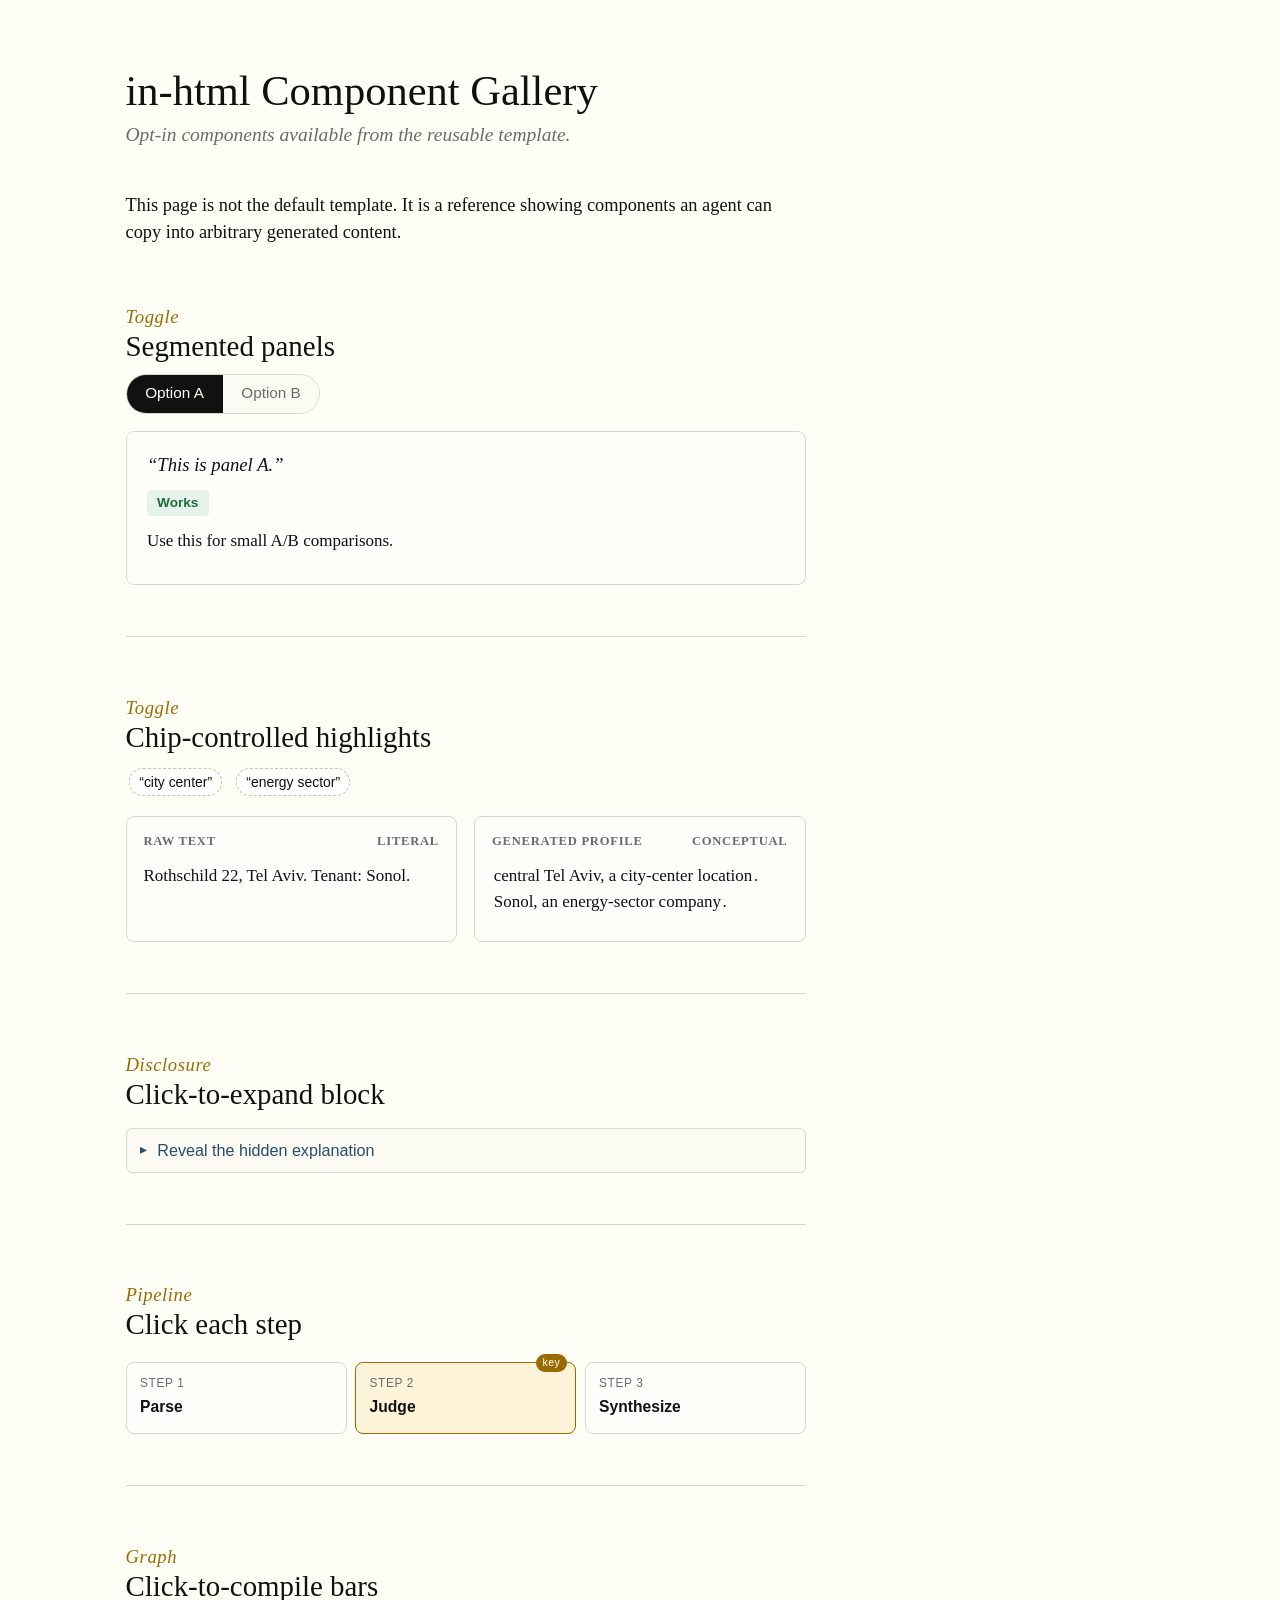
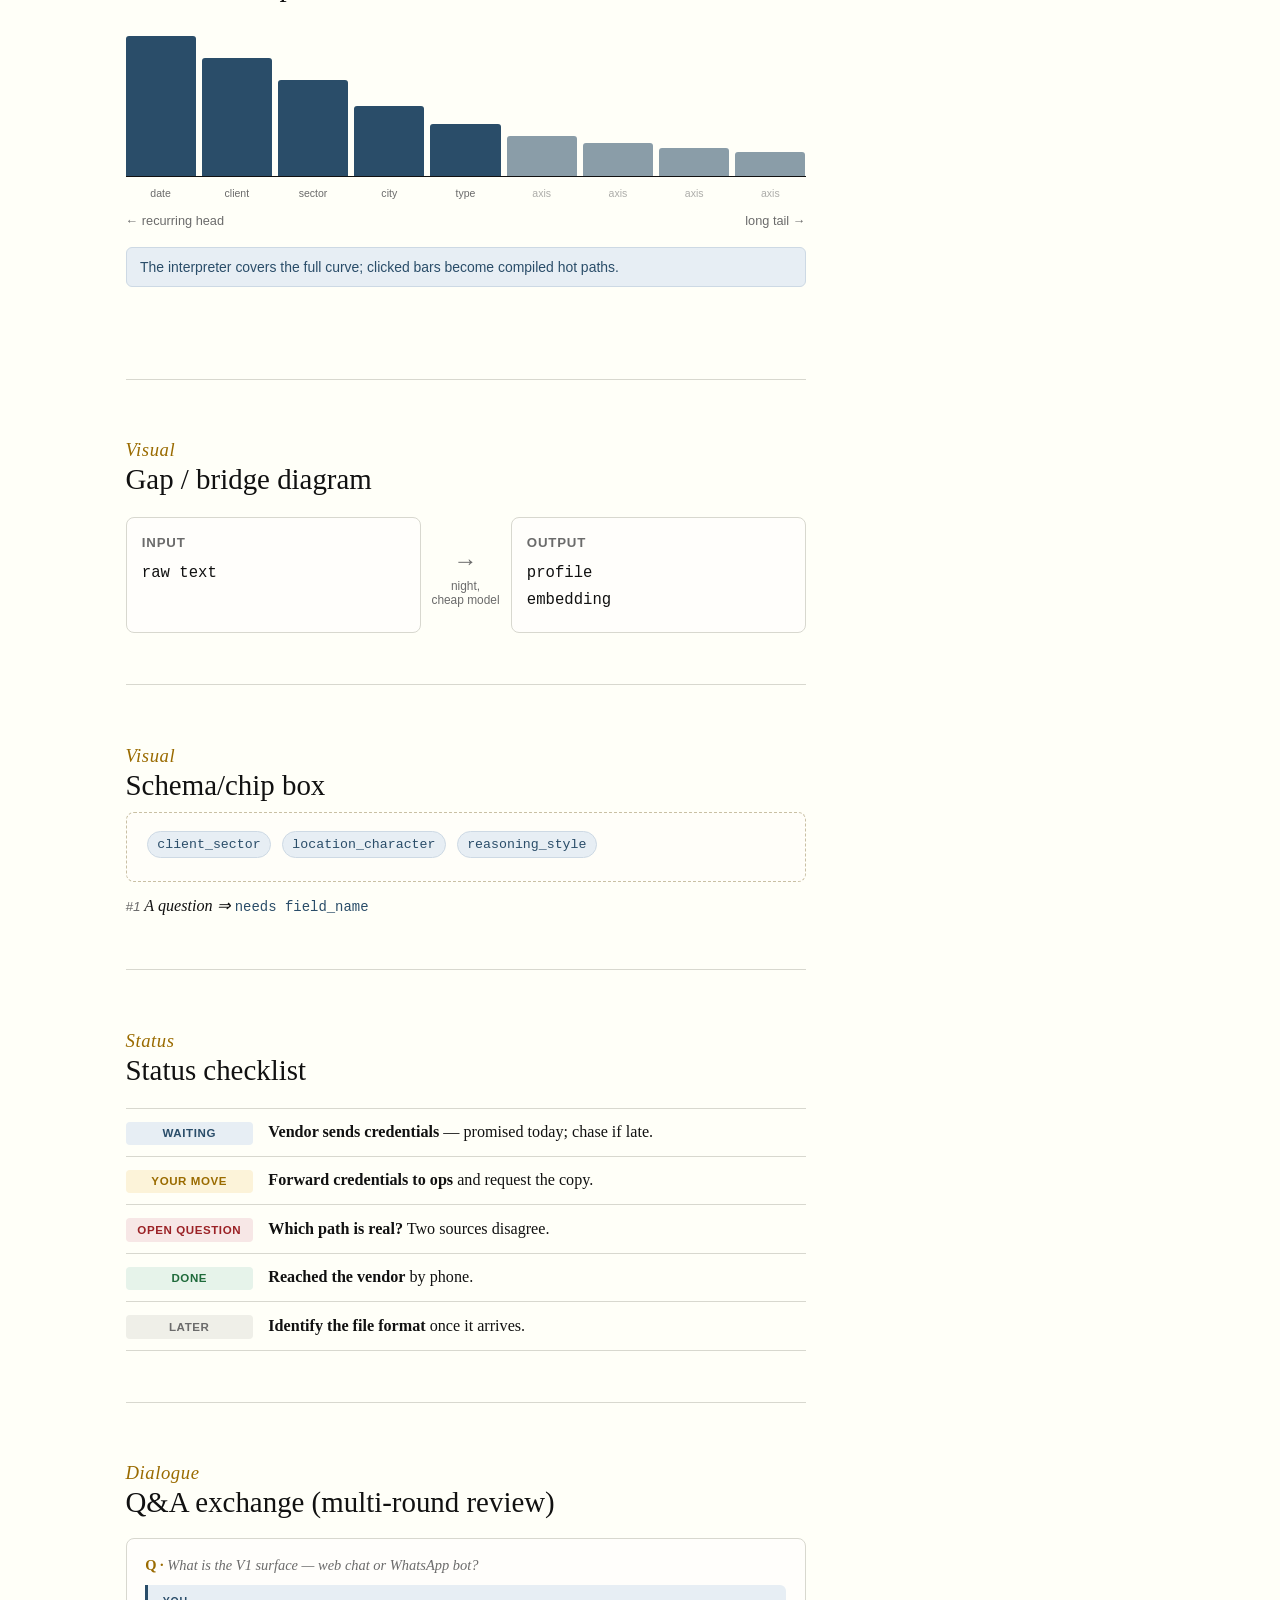
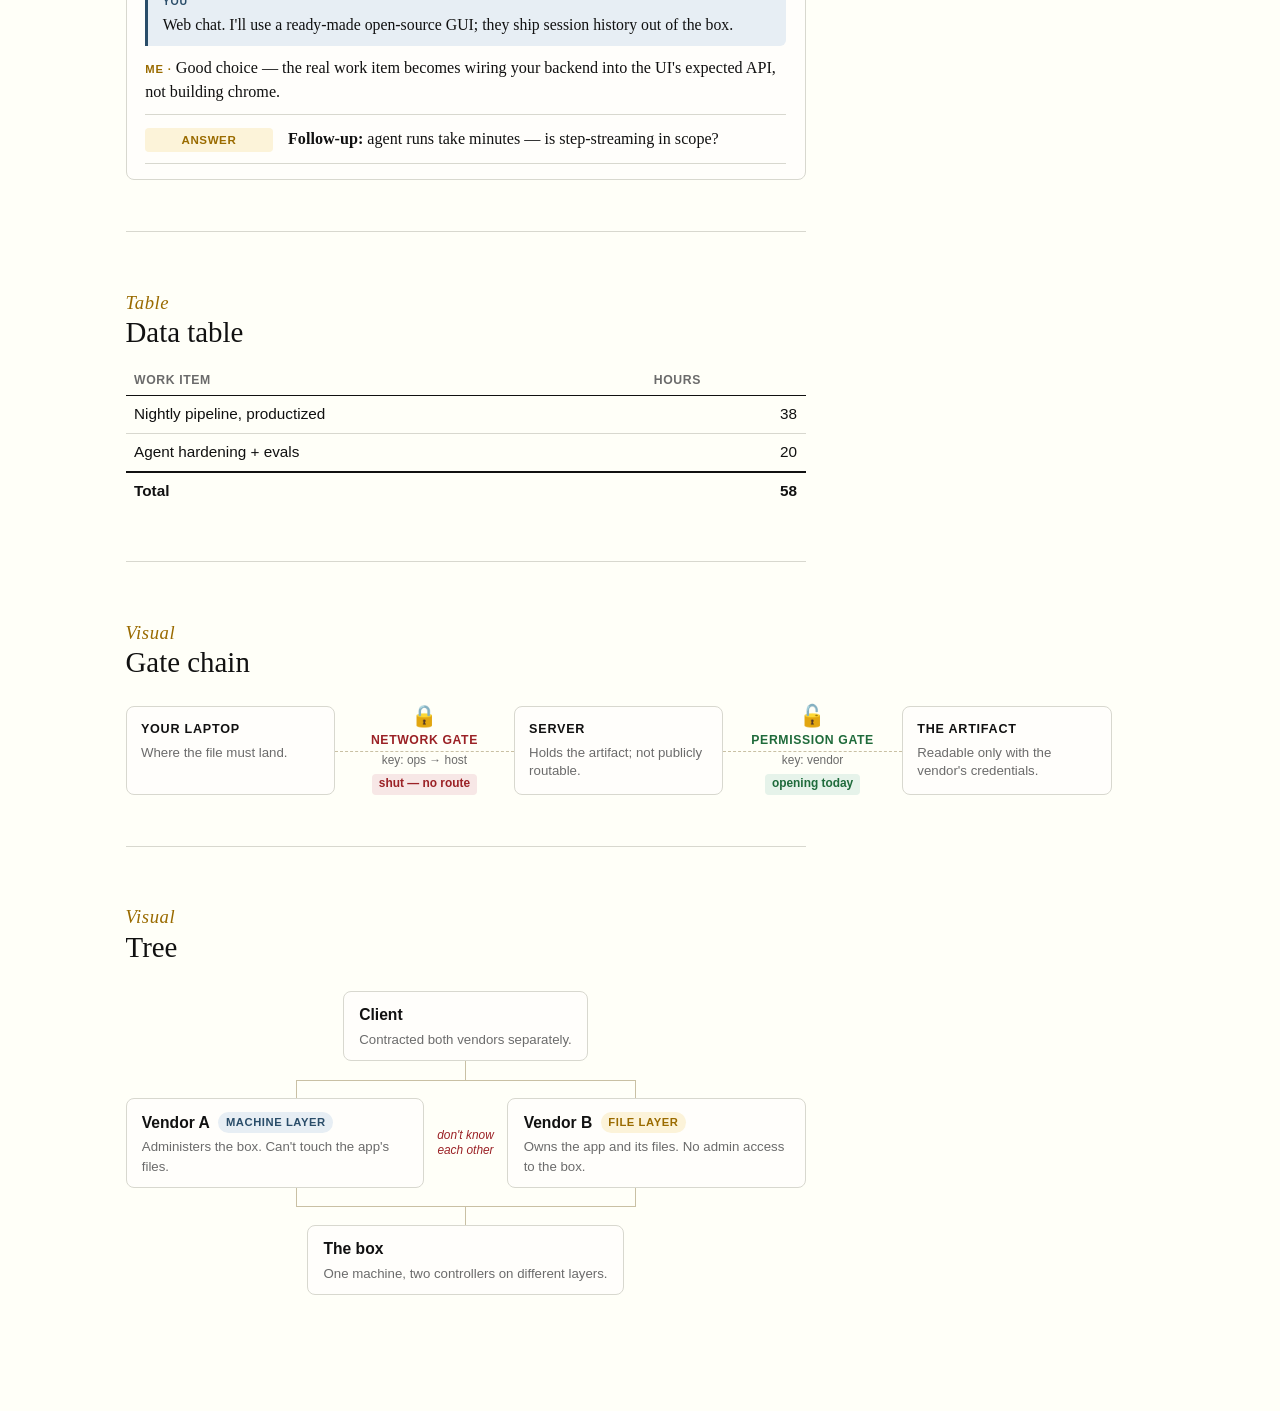
==== commit 453581d5: "Updated annotations and components for multi-round Q&A and data tables. - skills/in-html/SKILL.md: A" ====
--- a/skills/in-html/scripts/component-gallery.html
+++ b/skills/in-html/scripts/component-gallery.html
@@ -236,6 +236,56 @@
 
         <hr />
 
+        <h2 data-annotation-id="qa-example">
+          <span class="n">Dialogue</span>Q&amp;A exchange (multi-round review)
+        </h2>
+        <div class="qa" data-annotate-whole>
+          <p class="q">What is the V1 surface — web chat or WhatsApp bot?</p>
+          <div class="ans" dir="auto">
+            Web chat. I'll use a ready-made open-source GUI; they ship session
+            history out of the box.
+          </div>
+          <p class="resp">
+            Good choice — the real work item becomes wiring your backend into
+            the UI's expected API, not building chrome.
+          </p>
+          <ol class="tasks" style="margin: 0.6rem 0 0">
+            <li data-annotate-whole>
+              <span class="state act">answer</span>
+              <div>
+                <strong>Follow-up:</strong> agent runs take minutes — is
+                step-streaming in scope?
+              </div>
+            </li>
+          </ol>
+        </div>
+
+        <hr />
+
+        <h2 data-annotation-id="table-example">
+          <span class="n">Table</span>Data table
+        </h2>
+        <table class="data" data-annotate-whole>
+          <tr>
+            <th>work item</th>
+            <th class="num">hours</th>
+          </tr>
+          <tr>
+            <td>Nightly pipeline, productized</td>
+            <td class="num">38</td>
+          </tr>
+          <tr>
+            <td>Agent hardening + evals</td>
+            <td class="num">20</td>
+          </tr>
+          <tr class="total">
+            <td>Total</td>
+            <td class="num">58</td>
+          </tr>
+        </table>
+
+        <hr />
+
         <h2 data-annotation-id="chain-example">
           <span class="n">Visual</span>Gate chain
         </h2>
--- a/skills/in-html/scripts/style.css
+++ b/skills/in-html/scripts/style.css
@@ -616,7 +616,7 @@
 :dir(rtl) {
   letter-spacing: normal;
 }
-:dir(rtl) :is(.sub, em, aside.note, .qbox .qtext, .schemaBox .empty, .qline) {
+:dir(rtl) :is(.sub, em, aside.note, .qbox .qtext, .schemaBox .empty, .qline, .qa .q) {
   font-style: normal;
   font-weight: 500;
 }
@@ -906,3 +906,92 @@
     justify-self: start;
   }
 }
+
+.qa {
+  border: 1px solid var(--rule);
+  border-radius: 8px;
+  background: #fffefb;
+  padding: 0.9rem 1.1rem;
+  margin: 1.1rem 0;
+}
+.qa .q {
+  font-size: 0.85rem;
+  color: var(--faint);
+  font-style: italic;
+  margin: 0 0 0.45rem;
+}
+.qa .q::before {
+  content: "Q · ";
+  font-style: normal;
+  font-weight: 600;
+  color: var(--accent);
+}
+.ans {
+  border-inline-start: 3px solid var(--blue);
+  background: var(--bluebg);
+  padding: 0.55rem 0.85rem;
+  border-start-end-radius: 6px;
+  border-end-end-radius: 6px;
+  margin: 0.5rem 0;
+  font-size: 0.93rem;
+}
+.ans::before {
+  content: "YOU";
+  display: block;
+  font-family: -apple-system, BlinkMacSystemFont, "Segoe UI", sans-serif;
+  font-size: 0.62rem;
+  font-weight: 700;
+  letter-spacing: 0.08em;
+  color: var(--blue);
+  margin-bottom: 0.15rem;
+}
+.ans[data-speaker]::before {
+  content: attr(data-speaker);
+}
+.resp {
+  margin: 0.6rem 0 0.1rem;
+  font-size: 0.95rem;
+}
+.resp::before {
+  content: "ME · ";
+  font-family: -apple-system, BlinkMacSystemFont, "Segoe UI", sans-serif;
+  font-size: 0.66rem;
+  font-weight: 700;
+  letter-spacing: 0.08em;
+  color: var(--accent);
+}
+.resp[data-speaker]::before {
+  content: attr(data-speaker) " · ";
+}
+
+table.data {
+  border-collapse: collapse;
+  width: 100%;
+  margin: 1rem 0;
+  font-size: 0.9rem;
+  font-family: -apple-system, BlinkMacSystemFont, "Segoe UI", sans-serif;
+}
+table.data th {
+  text-align: start;
+  font-size: 0.72rem;
+  text-transform: uppercase;
+  letter-spacing: 0.05em;
+  color: var(--faint);
+  border-bottom: 1.5px solid var(--ink);
+  padding: 0.3rem 0.5rem;
+}
+table.data td {
+  border-bottom: 1px solid var(--rule);
+  padding: 0.42rem 0.5rem;
+  vertical-align: top;
+}
+table.data td.num {
+  text-align: end;
+  font-variant-numeric: tabular-nums;
+  white-space: nowrap;
+}
+table.data tr.total td {
+  border-top: 2px solid var(--ink);
+  border-bottom: none;
+  font-weight: 600;
+}
--- a/skills/in-html/scripts/annotations.css
+++ b/skills/in-html/scripts/annotations.css
@@ -3,9 +3,37 @@
   color: #3f3420;
 }
 .annotation-hover {
-  outline: 2px solid var(--accent);
-  outline-offset: 3px;
   cursor: crosshair;
+}
+/* The hovered element "lights up" like an interactable object in a modern game:
+   a soft warm rim hugs its silhouette and a gentle glow blooms around it. The
+   glow is soft and low-contrast, so it reads as the element reacting rather than
+   a frame drawn around it, and dissipates into the paper instead of hard-edging
+   into the elements stacked above and below. */
+.annotation-hover-overlay {
+  position: fixed;
+  z-index: 9997;
+  pointer-events: none;
+  border-radius: 8px;
+  opacity: 0;
+  transform: scale(0.98);
+  box-shadow:
+    0 0 0 1px rgba(154, 107, 0, 0.38),
+    0 0 14px 1px rgba(154, 107, 0, 0.18);
+  transition:
+    opacity 0.2s cubic-bezier(0.32, 0.72, 0, 1),
+    transform 0.2s cubic-bezier(0.32, 0.72, 0, 1),
+    left 0.18s cubic-bezier(0.32, 0.72, 0, 1),
+    top 0.18s cubic-bezier(0.32, 0.72, 0, 1),
+    width 0.18s cubic-bezier(0.32, 0.72, 0, 1),
+    height 0.18s cubic-bezier(0.32, 0.72, 0, 1);
+  will-change: opacity, transform;
+}
+/* Blooming from a slightly smaller scale makes the rim grow outward as it lights
+   up, like an object powering on under the cursor. */
+.annotation-hover-overlay.show {
+  opacity: 1;
+  transform: scale(1);
 }
 .annotation-marker {
   appearance: none;
@@ -55,17 +83,58 @@
 .annotation-editor {
   position: fixed;
   z-index: 9999;
+  display: flex;
+  flex-direction: column;
   width: clamp(18rem, 50vw, 42rem);
-  max-width: 100vw;
-  transform: translateX(-50%);
+  min-width: 14rem;
+  max-width: calc(100vw - 1rem);
+  min-height: 5.5rem;
+  max-height: calc(100vh - 1rem);
+  resize: both;
+  overflow: hidden;
   border: 1px solid var(--rule);
   border-radius: 8px;
   background: #fffefb;
   box-shadow: 0 12px 36px rgba(0, 0, 0, 0.18);
   padding: 0.7rem;
-}
-.annotation-editor.inactive {
-  opacity: 0.85;
+  opacity: 0;
+  transform: translateY(6px) scale(0.985);
+  transition:
+    opacity 0.18s cubic-bezier(0.32, 0.72, 0, 1),
+    transform 0.18s cubic-bezier(0.32, 0.72, 0, 1);
+}
+.annotation-editor.open {
+  opacity: 1;
+  transform: translateY(0) scale(1);
+}
+.annotation-editor.closing {
+  opacity: 0;
+  transform: translateY(6px) scale(0.985);
+}
+.annotation-editor.dragging {
+  transition: none;
+}
+.annotation-editor-handle {
+  flex: 0 0 auto;
+  display: grid;
+  place-items: center;
+  height: 0.85rem;
+  margin: -0.15rem 0 0.4rem;
+  cursor: grab;
+}
+.annotation-editor-handle::before {
+  content: "";
+  width: 2.2rem;
+  height: 4px;
+  border-radius: 999px;
+  background: var(--rule);
+  transition: background-color 0.16s ease;
+}
+.annotation-editor-handle:hover::before {
+  background: var(--faint);
+}
+.annotation-editor.dragging .annotation-editor-handle {
+  cursor: grabbing;
 }
 .annotation-selection-preview {
   margin: 0 0 0.45rem;
@@ -83,9 +152,10 @@
   color: var(--faint);
 }
 .annotation-editor textarea {
+  flex: 1 1 auto;
   display: block;
   width: 100%;
-  height: calc(3em + 1rem + 2px);
+  min-height: 3.2em;
   padding: 0.5rem 0.65rem;
   border: 1px solid var(--rule);
   border-radius: 6px;
@@ -120,6 +190,17 @@
 }
 .annotation-status.show {
   display: grid;
+  animation: annotation-status-pop 0.18s cubic-bezier(0.32, 0.72, 0, 1);
+}
+@keyframes annotation-status-pop {
+  from {
+    opacity: 0;
+    transform: scale(0.6);
+  }
+  to {
+    opacity: 1;
+    transform: scale(1);
+  }
 }
 .annotation-status.ok {
   color: var(--good);
@@ -212,3 +293,29 @@
   font-size: 0.92rem;
   line-height: 1.45;
 }
+
+/* Under reduced motion, keep the gentle opacity fades (vestibular-safe) but
+   drop the transform lift, scale, and positional glide. */
+@media (prefers-reduced-motion: reduce) {
+  .annotation-hover-overlay {
+    transform: none;
+    transition: opacity 0.18s ease;
+  }
+  .annotation-hover-overlay.show {
+    transform: none;
+  }
+  .annotation-editor {
+    transform: none;
+    transition: opacity 0.18s ease;
+  }
+  .annotation-editor.open,
+  .annotation-editor.closing {
+    transform: none;
+  }
+  .annotation-editor-handle::before {
+    transition: none;
+  }
+  .annotation-status.show {
+    animation: none;
+  }
+}
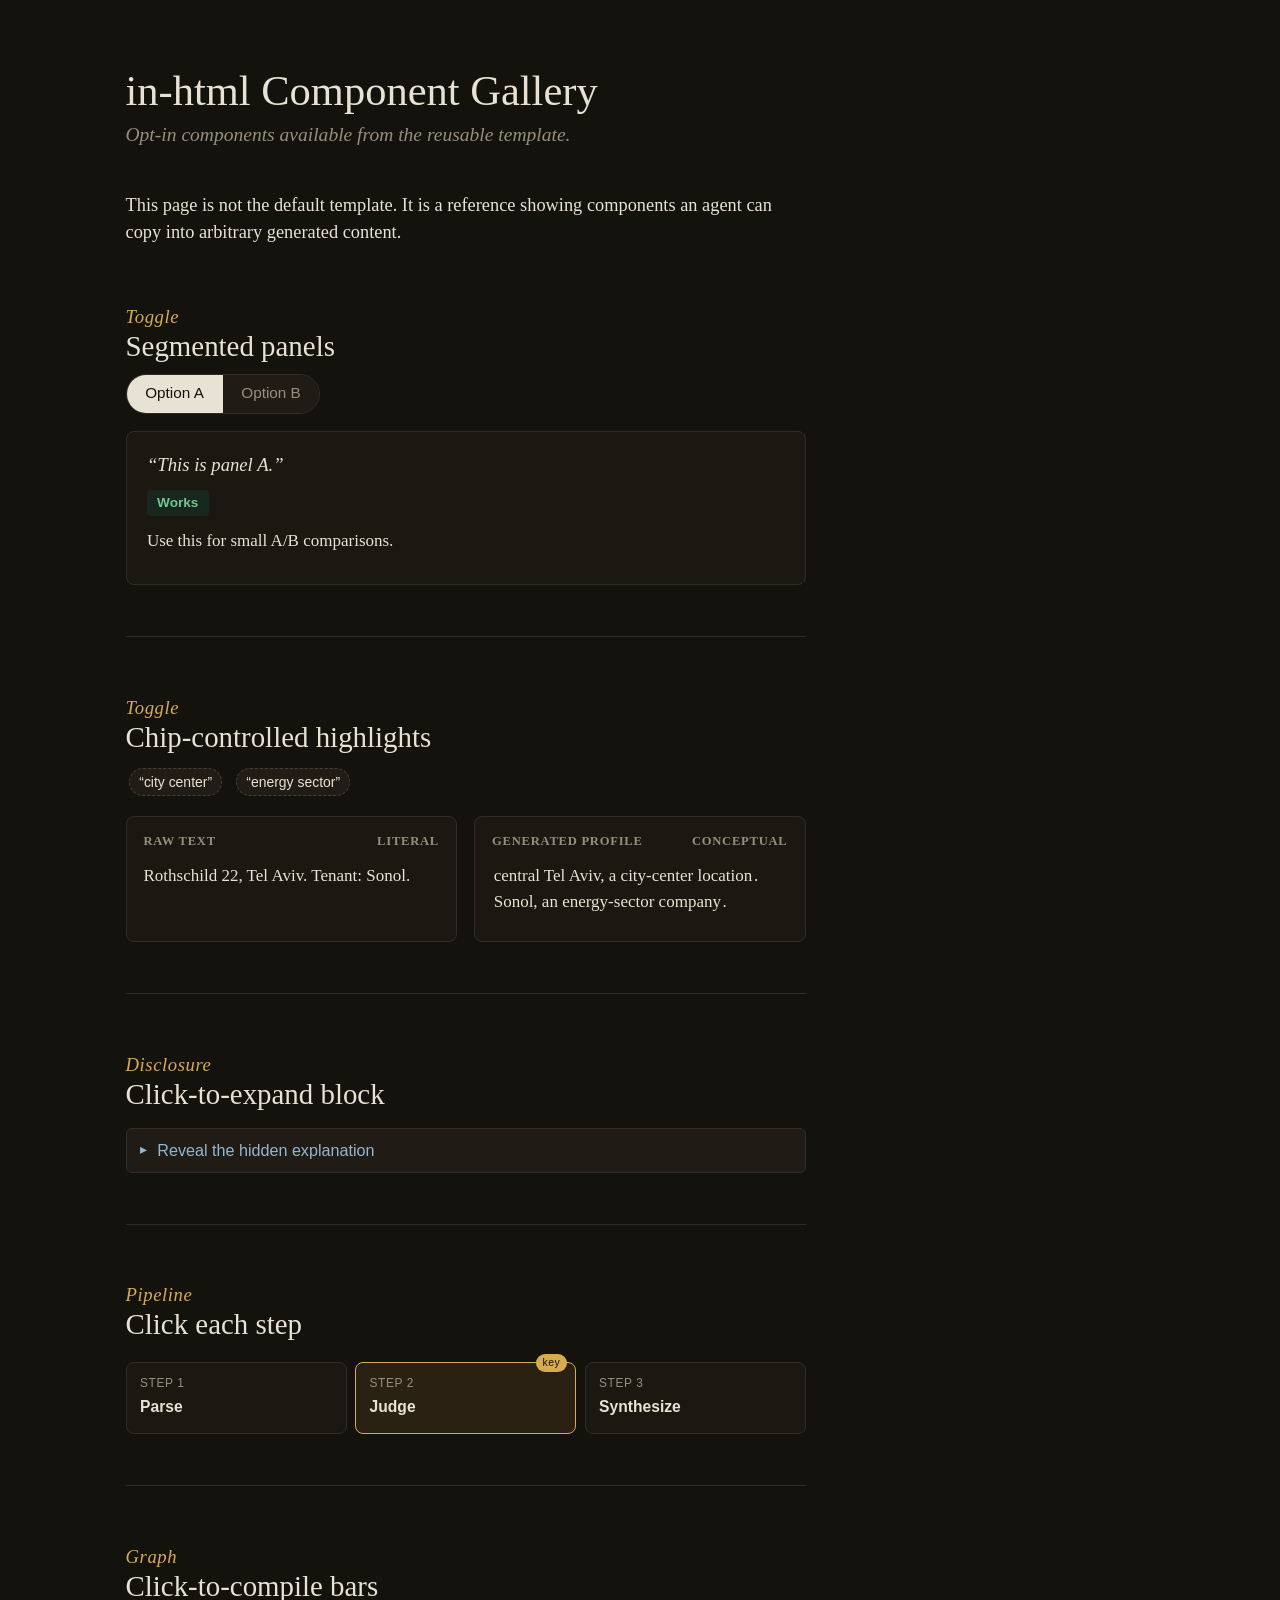
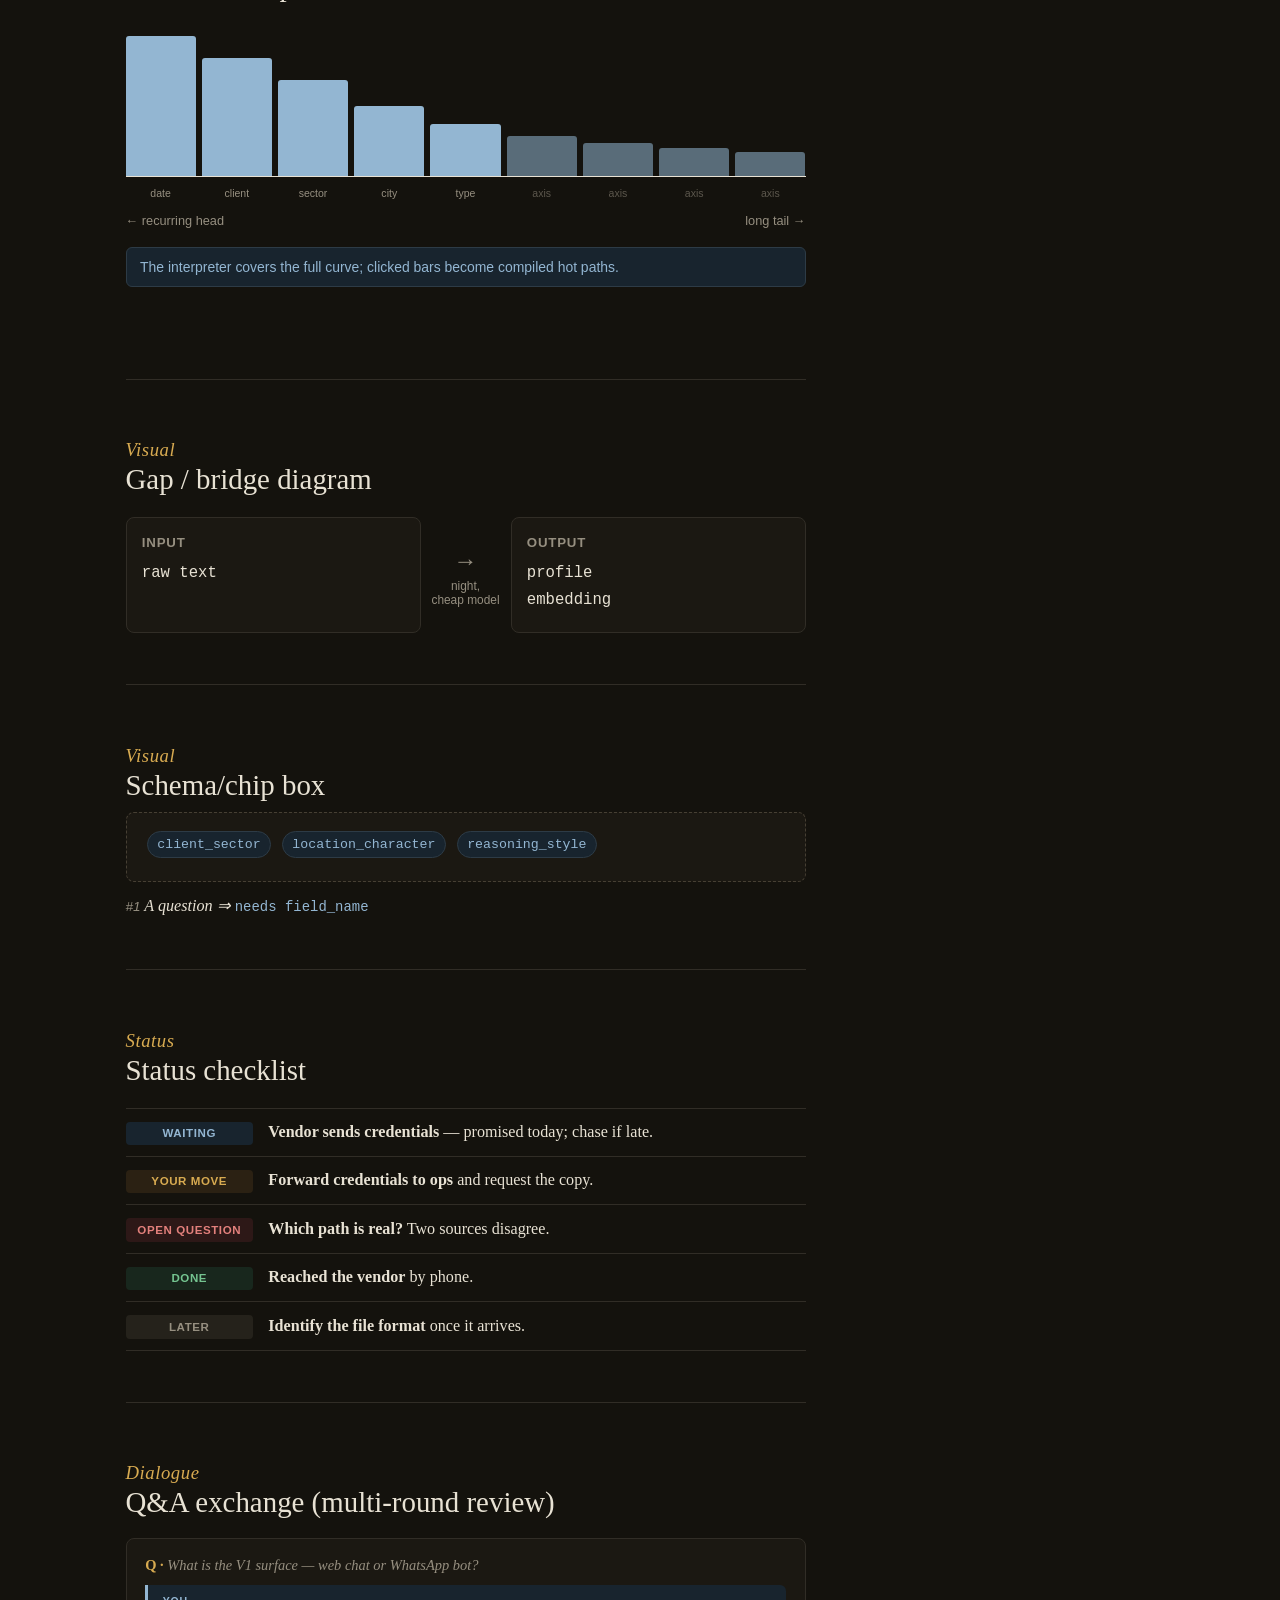
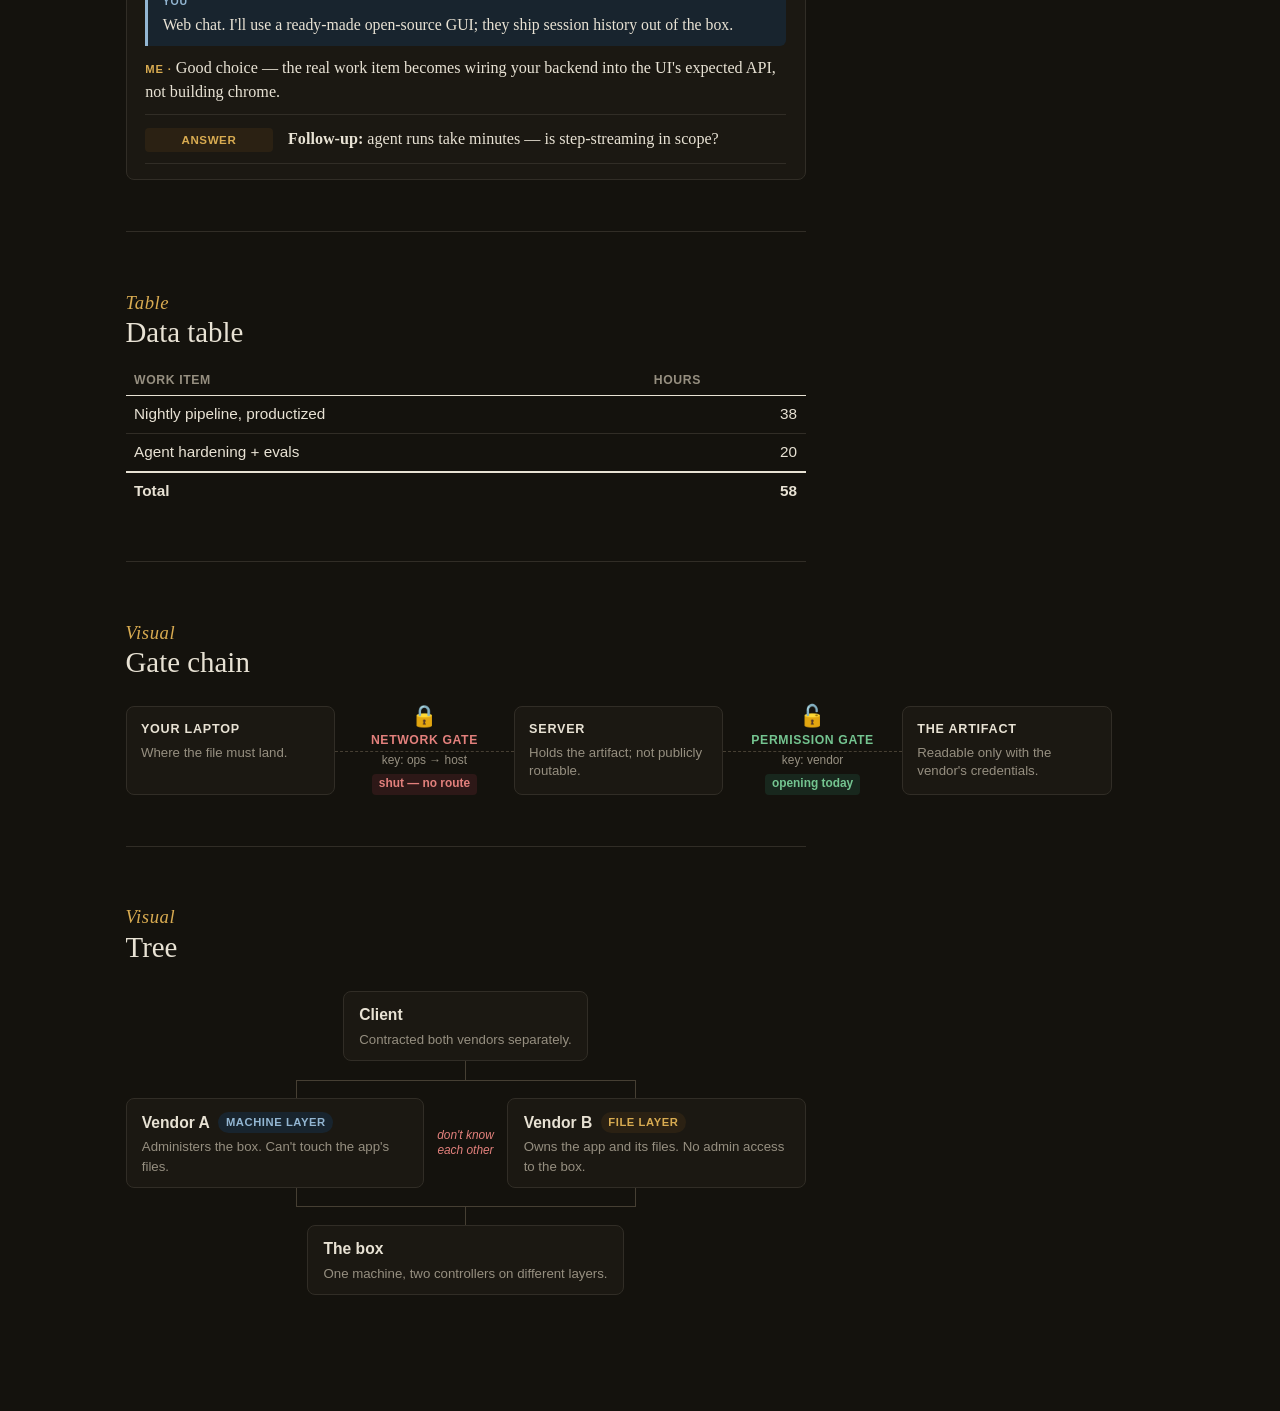
==== commit 59ca6019: "dark mode'" ====
--- a/skills/in-html/scripts/component-gallery.html
+++ b/skills/in-html/scripts/component-gallery.html
@@ -3,6 +3,13 @@
   <head>
     <meta charset="utf-8" />
     <meta name="viewport" content="width=device-width, initial-scale=1" />
+    <script>
+      (function () {
+        var hour = new Date().getHours();
+        document.documentElement.dataset.theme =
+          hour >= 19 || hour < 7 ? "dark" : "light";
+      })();
+    </script>
     <meta
       name="annotation-endpoint"
       content="http://127.0.0.1:8765/annotations"
--- a/skills/in-html/scripts/style.css
+++ b/skills/in-html/scripts/style.css
@@ -1,23 +1,173 @@
+/* Warm editorial palette. Every color is a variable so the page can recolor
+   wholesale; the dark theme below is just a second set of these same names.
+   Surface/border tokens that used to be hardcoded live here too, so a single
+   override flips the whole document. */
 :root {
+  color-scheme: light;
   --paper: #fffff8;
   --ink: #111;
   --faint: #6b6b6b;
   --rule: #d8d8cf;
+  --rule-dash: var(--rule-dash);
   --accentbg: #fcf3d9;
   --accent: #9a6b00;
+  --on-accent: #fff;
   --good: #1f6b3b;
   --goodbg: #e6f3ea;
   --bad: #9b2226;
   --badbg: #f7e7e6;
   --blue: #2a4d69;
   --bluebg: #e7eef4;
+  --blue-border: var(--blue-border);
   --chip: #efe9d6;
+  --chip-border: #e0d8bf;
+  --surface: #fffefb;
+  --surface2: #fbfaf3;
+  --input-bg: #fff;
+  --dim-bg: #efefe8;
+  --sel-bg: #f5e3a0;
+  --sel-ink: #3f3420;
+}
+/* Dark theme: a warm espresso-and-gold counterpart to the cream paper, not a
+   cold OLED black, so the editorial character survives the flip. The two blocks
+   below carry identical values and must stay in sync — one is driven by JS
+   (time of day, see the inline script in the templates), the other is the
+   no-JS fallback that follows the OS setting when the script never runs. */
+:root[data-theme="dark"] {
+  color-scheme: dark;
+  --paper: #14120d;
+  --ink: #e8e2d4;
+  --faint: #968f80;
+  --rule: #312d26;
+  --rule-dash: #463f33;
+  --accentbg: #2b2113;
+  --accent: #d8ab51;
+  --on-accent: #1a1408;
+  --good: #74c490;
+  --goodbg: #18271d;
+  --bad: #e2807c;
+  --badbg: #2d1817;
+  --blue: #93b6d2;
+  --bluebg: #18242e;
+  --blue-border: #2d3b46;
+  --chip: #272016;
+  --chip-border: #3c3528;
+  --surface: #1b1812;
+  --surface2: #201c15;
+  --input-bg: #211d16;
+  --dim-bg: #25221b;
+  --sel-bg: #5c4b1f;
+  --sel-ink: #f1e7d0;
+}
+@media (prefers-color-scheme: dark) {
+  :root:not([data-theme]) {
+    color-scheme: dark;
+    --paper: #14120d;
+    --ink: #e8e2d4;
+    --faint: #968f80;
+    --rule: #312d26;
+    --rule-dash: #463f33;
+    --accentbg: #2b2113;
+    --accent: #d8ab51;
+    --on-accent: #1a1408;
+    --good: #74c490;
+    --goodbg: #18271d;
+    --bad: #e2807c;
+    --badbg: #2d1817;
+    --blue: #93b6d2;
+    --bluebg: #18242e;
+    --blue-border: #2d3b46;
+    --chip: #272016;
+    --chip-border: #3c3528;
+    --surface: #1b1812;
+    --surface2: #201c15;
+    --input-bg: #211d16;
+    --dim-bg: #25221b;
+    --sel-bg: #5c4b1f;
+    --sel-ink: #f1e7d0;
+  }
 }
 * {
   box-sizing: border-box;
 }
 html {
   font-size: 17px;
+  scroll-behavior: smooth;
+}
+[id] {
+  scroll-margin-top: 1.5rem;
+}
+a[href^="#"] {
+  color: var(--accent);
+  text-decoration: none;
+  border-bottom: 1px solid color-mix(in srgb, var(--accent) 35%, transparent);
+}
+a[href^="#"]:hover {
+  border-bottom-color: var(--accent);
+}
+a[href^="#"].refbroken {
+  color: var(--bad);
+  border-bottom: 1px dashed var(--bad);
+}
+/* Arriving at a cross-reference target flashes its outline, so the jump ends
+   with "this is the thing it meant" instead of an unexplained scroll position.
+   The delay holds the flash through the smooth scroll. */
+:target {
+  animation: target-flash 1.6s ease-out 0.35s backwards;
+}
+@keyframes target-flash {
+  from {
+    box-shadow:
+      0 0 0 3px var(--accent),
+      0 0 18px rgba(154, 107, 0, 0.3);
+  }
+  to {
+    box-shadow: 0 0 0 3px transparent;
+  }
+}
+/* Following a cross-reference is a context switch, so the jump leaves a way
+   back: a return pill (the e-reader footnote pattern) that restores the
+   reader's previous scroll position. Jumps stack, so chained references
+   unwind in order. Shown/hidden by interactions.js. */
+.crossref-return {
+  position: fixed;
+  left: 50%;
+  bottom: 1.1rem;
+  transform: translateX(-50%) translateY(0.5rem);
+  z-index: 9996;
+  display: inline-flex;
+  align-items: center;
+  gap: 0.4em;
+  padding: 0.45em 1em;
+  border: 1px solid rgba(154, 107, 0, 0.45);
+  border-radius: 999px;
+  background: var(--accentbg);
+  color: var(--accent);
+  cursor: pointer;
+  font-family: inherit;
+  font-size: 0.88rem;
+  font-style: italic;
+  font-weight: 400;
+  line-height: 1;
+  box-shadow: 0 4px 16px rgba(0, 0, 0, 0.14);
+  opacity: 0;
+  pointer-events: none;
+  transition:
+    opacity 0.18s cubic-bezier(0.32, 0.72, 0, 1),
+    transform 0.18s cubic-bezier(0.32, 0.72, 0, 1),
+    background-color 0.16s ease,
+    color 0.16s ease;
+}
+.crossref-return.show {
+  opacity: 1;
+  pointer-events: auto;
+  transform: translateX(-50%);
+}
+.crossref-return:hover,
+.crossref-return:focus-visible {
+  background: var(--accent);
+  border-color: var(--accent);
+  color: var(--accentbg);
 }
 body {
   margin: 0;
@@ -117,7 +267,7 @@
 .card {
   border: 1px solid var(--rule);
   border-radius: 6px;
-  background: #fffefb;
+  background: var(--surface);
   padding: 1.1rem 1.2rem;
   margin: 1.2rem 0;
 }
@@ -164,7 +314,7 @@
   border: 1px solid var(--rule);
   border-radius: 8px;
   padding: 0.9rem 1rem;
-  background: #fffefb;
+  background: var(--surface);
 }
 .pane h4 {
   margin: 0 0 0.5rem;
@@ -181,7 +331,7 @@
   padding: 0.45rem 0.9rem;
   border: 1px solid var(--rule);
   border-radius: 6px;
-  background: #fbfaf3;
+  background: var(--surface2);
   color: var(--ink);
 }
 .btn:hover {
@@ -197,22 +347,22 @@
   border-radius: 999px;
   font-size: 0.82rem;
   background: var(--chip);
-  border: 1px solid #e0d8bf;
+  border: 1px solid var(--chip-border);
   margin: 0.15rem 0.2rem;
   white-space: nowrap;
   font-family: -apple-system, BlinkMacSystemFont, "Segoe UI", sans-serif;
 }
 .chip.field {
   background: var(--bluebg);
-  border-color: #cdd9e4;
+  border-color: var(--blue-border);
   color: var(--blue);
   font-family: ui-monospace, "SF Mono", Menlo, Consolas, monospace;
   font-size: 0.78rem;
 }
 .chip.q {
   cursor: pointer;
-  background: #fff;
-  border: 1px dashed #c9c0a4;
+  background: var(--input-bg);
+  border: 1px dashed var(--rule-dash);
 }
 .chip.q.active {
   background: var(--accentbg);
@@ -233,7 +383,7 @@
 .seg label {
   display: inline-flex;
   align-items: center;
-  background: #fbfaf3;
+  background: var(--surface2);
   padding: 0.45rem 1.1rem;
   color: var(--faint);
   cursor: pointer;
@@ -264,7 +414,7 @@
   border: 1px solid var(--rule);
   border-radius: 8px;
   padding: 1.1rem 1.2rem;
-  background: #fffefb;
+  background: var(--surface);
   min-height: 120px;
 }
 .qbox .qtext {
@@ -301,7 +451,7 @@
   border: 1px solid var(--rule);
   padding: 0.9rem;
   border-radius: 8px;
-  background: #fffefb;
+  background: var(--surface);
 }
 .gap .side h4 {
   margin: 0 0 0.5rem;
@@ -335,11 +485,11 @@
 }
 
 .schemaBox {
-  border: 1px dashed #c9c0a4;
+  border: 1px dashed var(--rule-dash);
   border-radius: 8px;
   padding: 0.9rem 1rem;
   min-height: 70px;
-  background: #fffef9;
+  background: var(--surface);
   margin: 0.6rem 0;
 }
 .schemaBox .empty {
@@ -374,7 +524,7 @@
   border: 1px solid var(--rule);
   border-radius: 8px;
   padding: 0.9rem 1rem;
-  background: #fffefb;
+  background: var(--surface);
 }
 .ba .pane h4 {
   margin: 0 0 0.5rem;
@@ -430,7 +580,7 @@
   border: 1px solid var(--rule);
   border-radius: 4px;
   padding: 0.05rem 0.35rem;
-  background: #fbfaf3;
+  background: var(--surface2);
 }
 
 .disclose {
@@ -449,7 +599,7 @@
   padding: 0.55rem 0.8rem;
   border: 1px solid var(--rule);
   border-radius: 6px;
-  background: #fbfaf3;
+  background: var(--surface2);
 }
 .disclose > .head::-webkit-details-marker {
   display: none;
@@ -492,7 +642,7 @@
   border: 1px solid var(--rule);
   border-radius: 8px;
   padding: 0.7rem 0.8rem;
-  background: #fffefb;
+  background: var(--surface);
   cursor: pointer;
   position: relative;
   transition: 0.15s;
@@ -533,7 +683,7 @@
   inset-inline-end: 8px;
   font-size: 0.62rem;
   background: var(--accent);
-  color: #fff;
+  color: var(--on-accent);
   padding: 0.05rem 0.4rem;
   border-radius: 999px;
   letter-spacing: 0.04em;
@@ -606,7 +756,7 @@
   padding: 0.5rem 0.8rem;
   background: var(--bluebg);
   border-radius: 6px;
-  border: 1px solid #cdd9e4;
+  border: 1px solid var(--blue-border);
 }
 .compiledList {
   margin-top: 0.8rem;
@@ -682,7 +832,7 @@
   color: var(--good);
 }
 .state.dim {
-  background: #efefe8;
+  background: var(--dim-bg);
   color: var(--faint);
 }
 
@@ -697,7 +847,7 @@
   flex: 1 1 0;
   border: 1px solid var(--rule);
   border-radius: 8px;
-  background: #fffefb;
+  background: var(--surface);
   padding: 0.75rem 0.85rem;
 }
 .cnode h4 {
@@ -731,7 +881,7 @@
   top: 50%;
   left: 0;
   right: 0;
-  border-top: 1px dashed #c9c0a4;
+  border-top: 1px dashed var(--rule-dash);
 }
 .cgate > * {
   position: relative;
@@ -790,7 +940,7 @@
 .tree .tnode {
   border: 1px solid var(--rule);
   border-radius: 8px;
-  background: #fffefb;
+  background: var(--surface);
   padding: 0.65rem 0.9rem;
   max-width: 24rem;
 }
@@ -813,7 +963,7 @@
 .tree .tstem {
   width: 1px;
   height: 1.1rem;
-  background: #c9c0a4;
+  background: var(--rule-dash);
   margin: 0 auto;
 }
 .tree .tsplit,
@@ -821,13 +971,13 @@
   width: 50%;
   height: 1.1rem;
   margin: 0 auto;
-  border-inline: 1px solid #c9c0a4;
+  border-inline: 1px solid var(--rule-dash);
 }
 .tree .tsplit {
-  border-top: 1px solid #c9c0a4;
+  border-top: 1px solid var(--rule-dash);
 }
 .tree .tjoin {
-  border-bottom: 1px solid #c9c0a4;
+  border-bottom: 1px solid var(--rule-dash);
 }
 .tree .tnote {
   font-size: 0.7rem;
@@ -884,7 +1034,7 @@
     top: 0;
     bottom: 0;
     border-top: 0;
-    border-left: 1px dashed #c9c0a4;
+    border-left: 1px dashed var(--rule-dash);
   }
   .tree .trow.two {
     grid-template-columns: 1fr;
@@ -893,7 +1043,7 @@
   .tree .tjoin {
     width: 1px;
     border: 0;
-    background: #c9c0a4;
+    background: var(--rule-dash);
   }
   .tree .tnote {
     max-width: none;
@@ -910,7 +1060,7 @@
 .qa {
   border: 1px solid var(--rule);
   border-radius: 8px;
-  background: #fffefb;
+  background: var(--surface);
   padding: 0.9rem 1.1rem;
   margin: 1.1rem 0;
 }
--- a/skills/in-html/scripts/annotations.css
+++ b/skills/in-html/scripts/annotations.css
@@ -1,6 +1,6 @@
 ::highlight(annotation-selection) {
-  background-color: #f5e3a0;
-  color: #3f3420;
+  background-color: var(--sel-bg);
+  color: var(--sel-ink);
 }
 .annotation-hover {
   cursor: crosshair;
@@ -35,42 +35,54 @@
   opacity: 1;
   transform: scale(1);
 }
+/* The marker is a comment-count badge straddling the element's top-right edge,
+   like a notification badge on an app icon: the straddle declares which box it
+   belongs to, the pill shape reads as pressable, and the count carries actual
+   information. Opaque paper fill lets it punch through a card border. */
+.annotation-marker-host {
+  position: relative;
+}
 .annotation-marker {
   appearance: none;
-  display: inline-grid;
-  place-items: center;
-  width: 1.34em;
-  height: 1.16em;
-  margin-left: 0.32em;
-  padding: 0;
-  border: 0;
+  position: absolute;
+  top: 0;
+  right: 1.1rem;
+  transform: translateY(-50%);
+  z-index: 1;
+  display: inline-flex;
+  align-items: center;
+  gap: 0.32em;
+  padding: 0.22em 0.62em;
+  border: 1px solid rgba(154, 107, 0, 0.45);
   border-radius: 999px;
-  background: transparent;
+  background: var(--accentbg);
   color: var(--accent);
   cursor: pointer;
   font-family: -apple-system, BlinkMacSystemFont, "Segoe UI", sans-serif;
-  font-size: 0.66em;
+  font-size: 0.72rem;
   font-style: normal;
+  font-weight: 600;
+  font-variant-numeric: tabular-nums;
   line-height: 1;
-  opacity: 0.62;
   user-select: none;
-  vertical-align: 0.45em;
   transition:
     background-color 0.16s ease,
+    border-color 0.16s ease,
     box-shadow 0.16s ease,
-    opacity 0.16s ease;
+    color 0.16s ease;
 }
 .annotation-marker::before {
   content: "※";
+  font-size: 1.05em;
   line-height: 1;
-  transform: translateY(-0.1em);
 }
 .annotation-marker:hover,
 .annotation-marker:focus-visible,
 .annotation-marker[aria-pressed="true"] {
-  background: var(--accentbg);
-  box-shadow: 0 0 0 1px rgba(154, 107, 0, 0.18) inset;
-  opacity: 0.95;
+  background: var(--accent);
+  border-color: var(--accent);
+  color: var(--accentbg);
+  box-shadow: 0 2px 8px rgba(154, 107, 0, 0.25);
 }
 .annotation-marker:focus-visible {
   outline: 2px solid var(--accent);
@@ -94,7 +106,7 @@
   overflow: hidden;
   border: 1px solid var(--rule);
   border-radius: 8px;
-  background: #fffefb;
+  background: var(--surface);
   box-shadow: 0 12px 36px rgba(0, 0, 0, 0.18);
   padding: 0.7rem;
   opacity: 0;
@@ -159,7 +171,7 @@
   padding: 0.5rem 0.65rem;
   border: 1px solid var(--rule);
   border-radius: 6px;
-  background: #fff;
+  background: var(--input-bg);
   color: var(--ink);
   font: inherit;
   line-height: 1.5;
@@ -186,7 +198,7 @@
   font-size: 1rem;
   font-weight: 700;
   border: 1px solid currentColor;
-  background: #fff;
+  background: var(--input-bg);
 }
 .annotation-status.show {
   display: grid;
@@ -213,11 +225,15 @@
 .annotation-preview {
   position: fixed;
   z-index: 9998;
+  min-width: 14rem;
+  min-height: 5rem;
+  max-width: calc(100vw - 1rem);
   max-height: min(28rem, calc(100vh - 3rem));
-  overflow-y: auto;
+  resize: both;
+  overflow: auto;
   border: 1px solid var(--rule);
   border-radius: 10px;
-  background: #fffefb;
+  background: var(--surface);
   box-shadow: 0 12px 36px rgba(0, 0, 0, 0.14);
   padding: 0.75rem 0.85rem;
   transition:
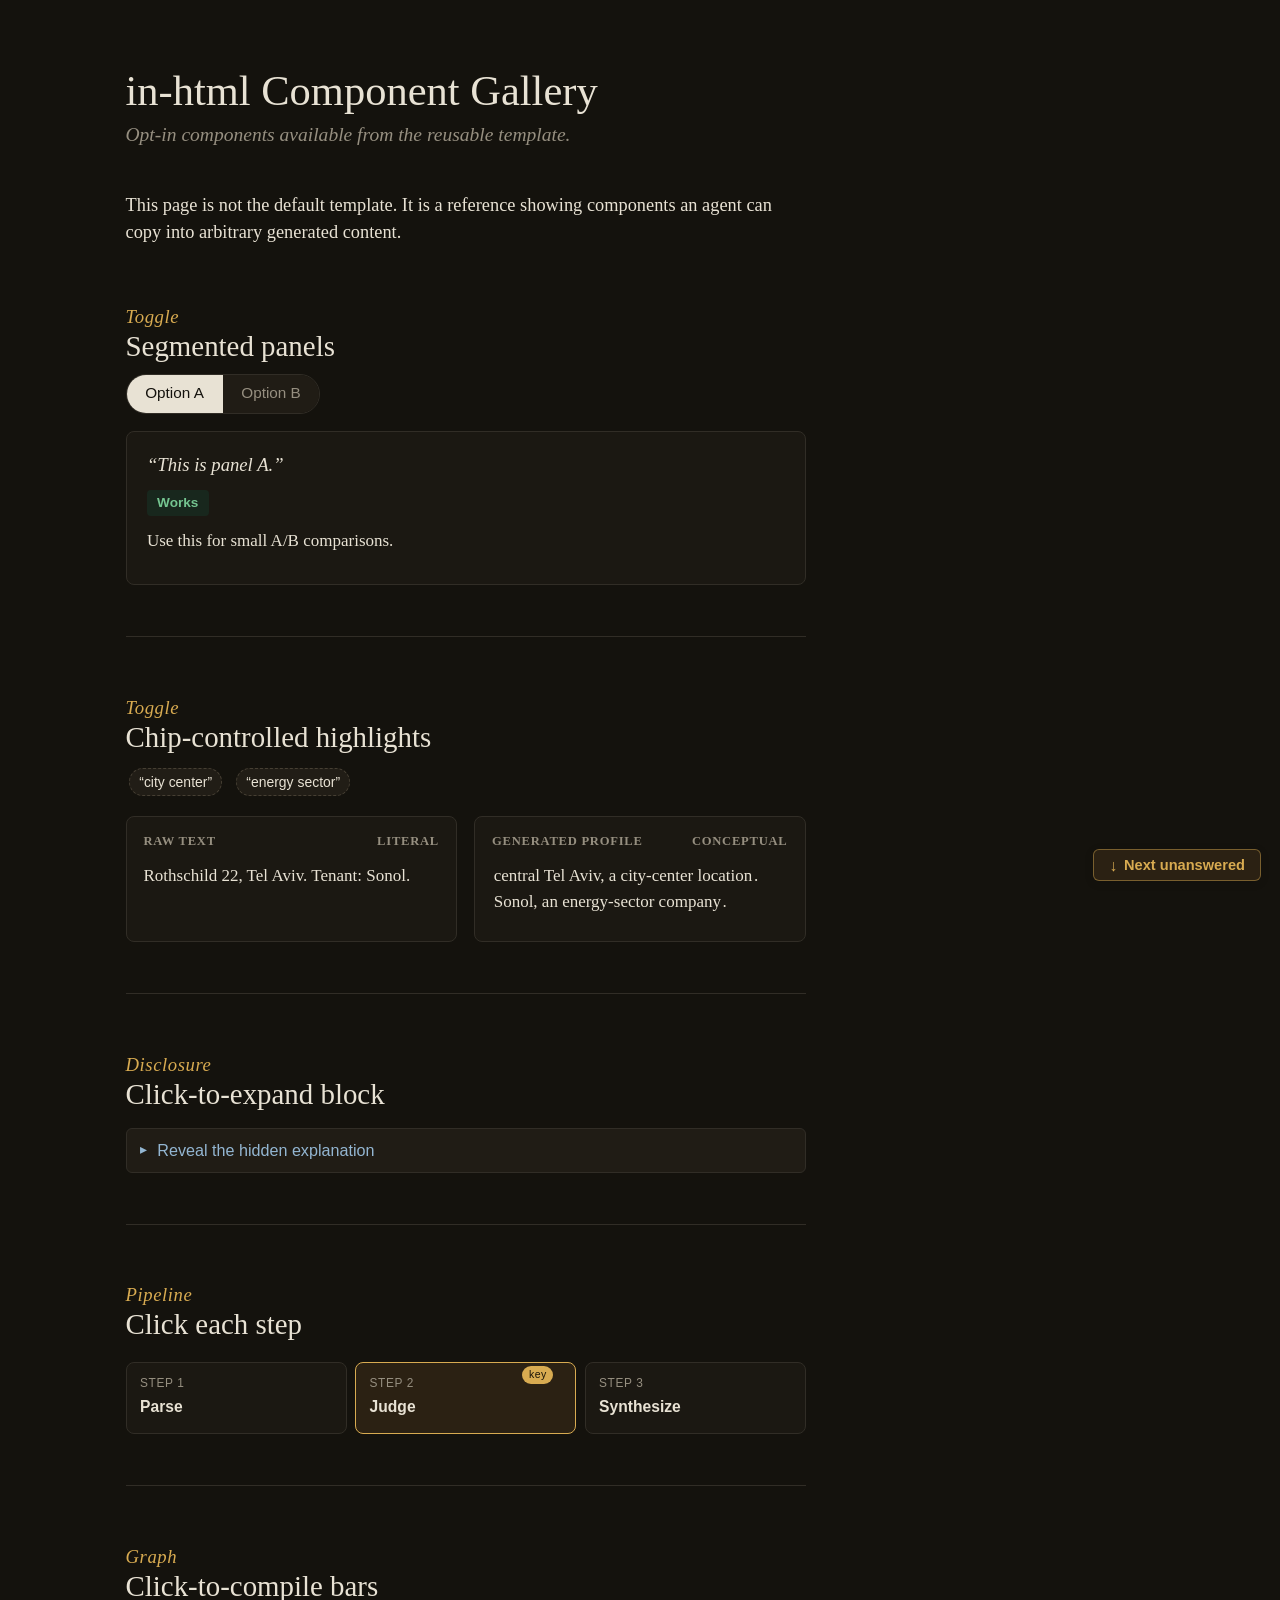
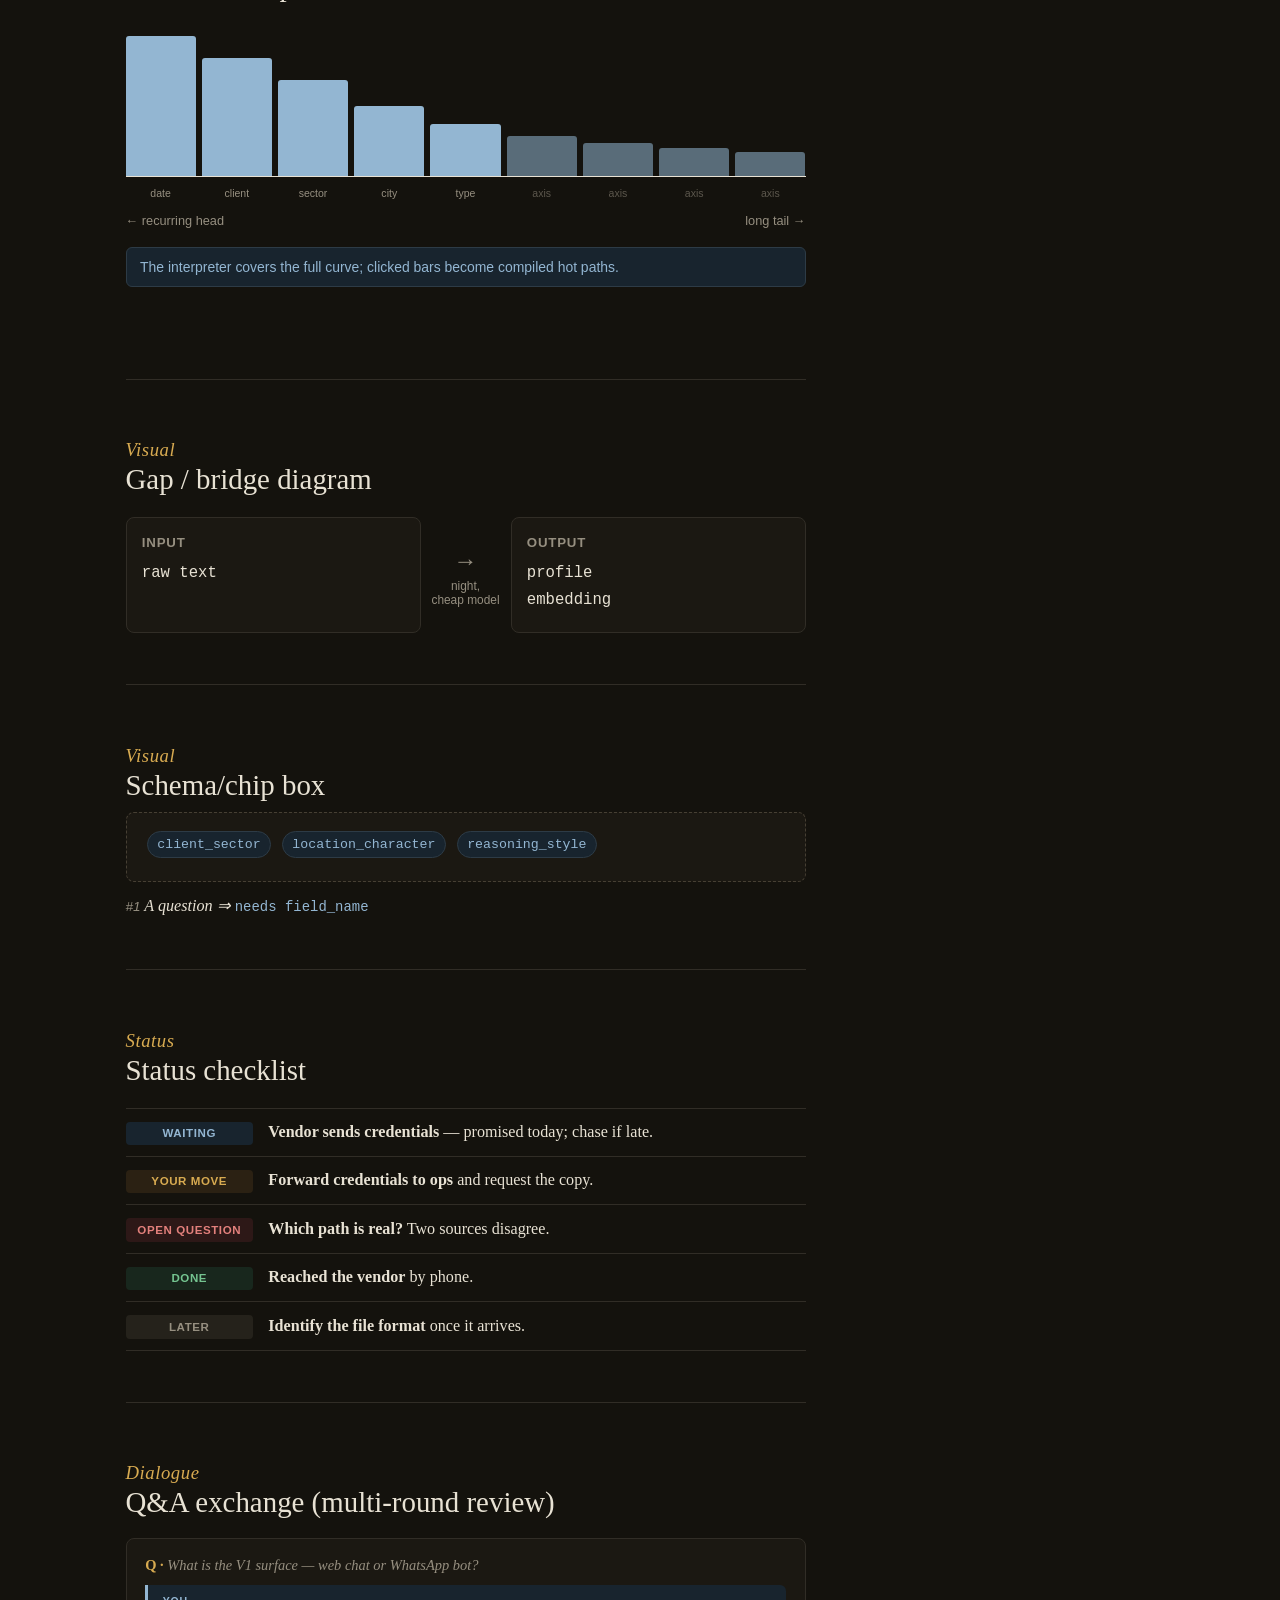
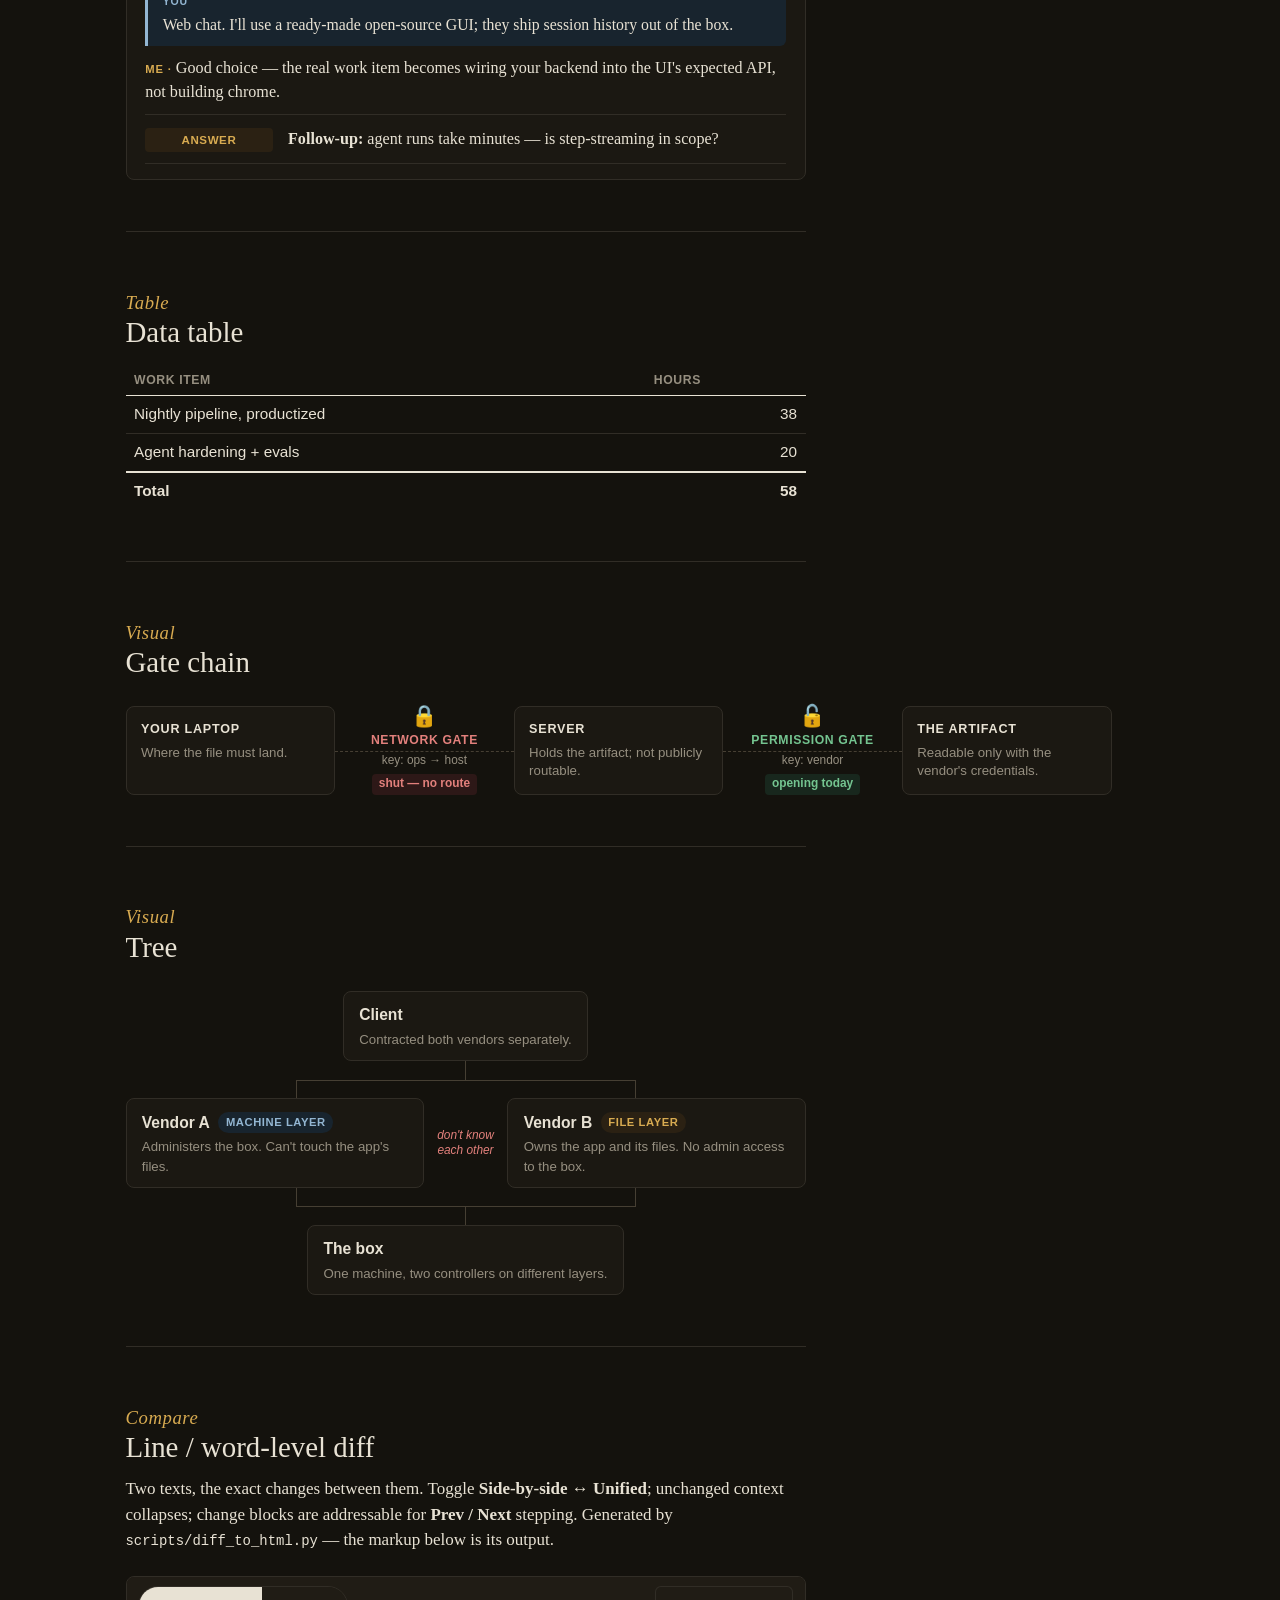
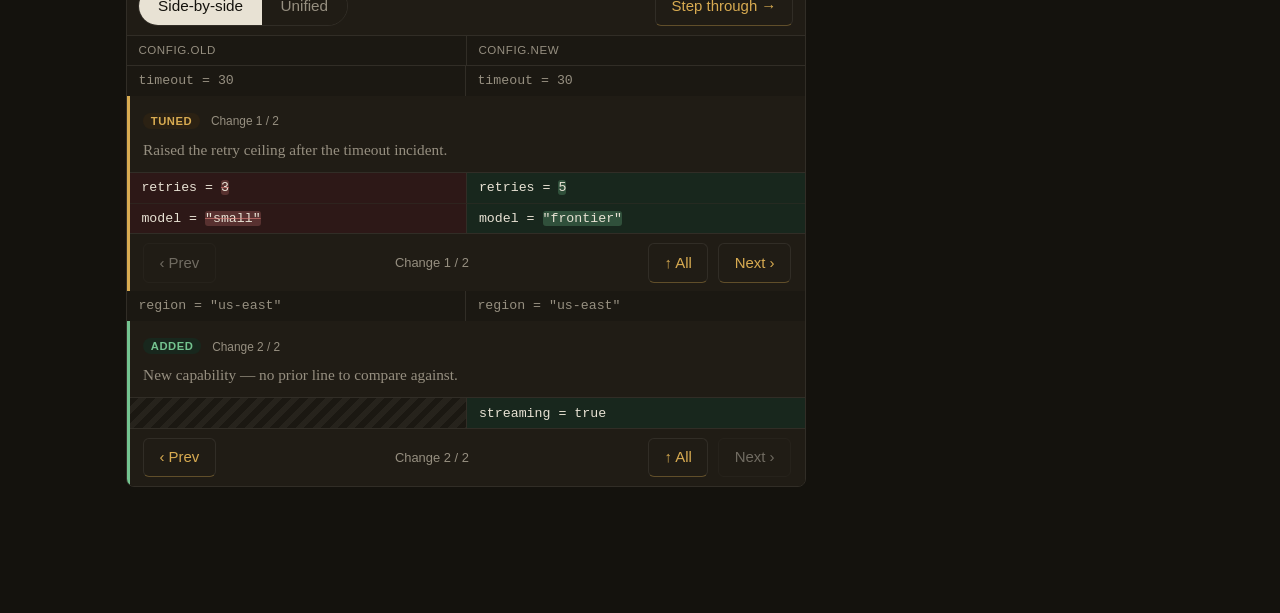
==== commit 09484178: "in-html diff components and script" ====
--- a/skills/in-html/scripts/component-gallery.html
+++ b/skills/in-html/scripts/component-gallery.html
@@ -2,7 +2,10 @@
 <html lang="en">
   <head>
     <meta charset="utf-8" />
-    <meta name="viewport" content="width=device-width, initial-scale=1" />
+    <meta
+      name="viewport"
+      content="width=device-width, initial-scale=1, viewport-fit=cover"
+    />
     <script>
       (function () {
         var hour = new Date().getHours();
@@ -357,6 +360,87 @@
             </div>
           </div>
         </div>
+        <hr />
+
+        <h2 data-annotation-id="diff-example">
+          <span class="n">Compare</span>Line / word-level diff
+        </h2>
+        <p>
+          Two texts, the exact changes between them. Toggle
+          <strong>Side-by-side ↔ Unified</strong>; unchanged context collapses;
+          change blocks are addressable for <strong>Prev / Next</strong>
+          stepping. Generated by
+          <code>scripts/diff_to_html.py</code> — the markup below is its output.
+        </p>
+        <div class="diff" id="gallery-diff">
+          <div class="diff-bar">
+            <div class="seg diff-view">
+              <label
+                ><input type="radio" name="gallery-diff-view" checked /><span
+                  >Side&#8209;by&#8209;side</span
+                ></label
+              >
+              <label
+                ><input type="radio" name="gallery-diff-view" /><span
+                  >Unified</span
+                ></label
+              >
+            </div>
+            <span class="grow"></span>
+            <a class="btn" href="#gallery-diff-c1">Step through &rarr;</a>
+          </div>
+          <div class="dcols">
+            <span class="l">config.old</span><span class="r">config.new</span>
+          </div>
+          <div class="diff-body">
+            <div class="drow ctx">
+              <div class="dc l" dir="auto">timeout = 30</div>
+              <div class="dc r" dir="auto">timeout = 30</div>
+            </div>
+            <section class="dchange amber" id="gallery-diff-c1">
+              <div class="dhead">
+                <span class="tag amber">TUNED</span>
+                <span class="dnum">Change 1 / 2</span>
+                <p class="why">Raised the retry ceiling after the timeout incident.</p>
+              </div>
+              <div class="drow">
+                <div class="dc l del" dir="auto">retries = <span class="wd del">3</span></div>
+                <div class="dc r add" dir="auto">retries = <span class="wd add">5</span></div>
+              </div>
+              <div class="drow">
+                <div class="dc l del" dir="auto">model = <span class="wd del">"small"</span></div>
+                <div class="dc r add" dir="auto">model = <span class="wd add">"frontier"</span></div>
+              </div>
+              <div class="dnav">
+                <span class="btn off">&lsaquo;&nbsp;Prev</span>
+                <span class="dpos">Change 1 / 2</span>
+                <a class="btn" href="#gallery-diff">&uarr;&nbsp;All</a>
+                <a class="btn" href="#gallery-diff-c2">Next&nbsp;&rsaquo;</a>
+              </div>
+            </section>
+            <div class="drow ctx">
+              <div class="dc l" dir="auto">region = "us-east"</div>
+              <div class="dc r" dir="auto">region = "us-east"</div>
+            </div>
+            <section class="dchange green" id="gallery-diff-c2">
+              <div class="dhead">
+                <span class="tag green">ADDED</span>
+                <span class="dnum">Change 2 / 2</span>
+                <p class="why">New capability — no prior line to compare against.</p>
+              </div>
+              <div class="drow">
+                <div class="dc l empty"></div>
+                <div class="dc r add" dir="auto">streaming = true</div>
+              </div>
+              <div class="dnav">
+                <a class="btn" href="#gallery-diff-c1">&lsaquo;&nbsp;Prev</a>
+                <span class="dpos">Change 2 / 2</span>
+                <a class="btn" href="#gallery-diff">&uarr;&nbsp;All</a>
+                <span class="btn off">Next&nbsp;&rsaquo;</span>
+              </div>
+            </section>
+          </div>
+        </div>
       </main>
     </div>
   </body>
--- a/skills/in-html/scripts/style.css
+++ b/skills/in-html/scripts/style.css
@@ -1,91 +1,40 @@
-/* Warm editorial palette. Every color is a variable so the page can recolor
-   wholesale; the dark theme below is just a second set of these same names.
-   Surface/border tokens that used to be hardcoded live here too, so a single
-   override flips the whole document. */
+/* Warm editorial palette. Every color is a variable, and each token carries
+   its light and dark value in one light-dark() pair. The dark theme is a warm
+   espresso-and-gold counterpart to the cream paper, not a cold OLED black, so
+   the editorial character survives the flip. The inline script in the templates
+   pins data-theme (and thus color-scheme) from local time; with JS off,
+   `color-scheme: light dark` resolves from the OS setting instead. */
 :root {
+  color-scheme: light dark;
+  --paper: light-dark(#fffff8, #14120d);
+  --ink: light-dark(#111, #e8e2d4);
+  --faint: light-dark(#6b6b6b, #968f80);
+  --rule: light-dark(#d8d8cf, #312d26);
+  --rule-dash: light-dark(#c9c0a4, #463f33);
+  --accentbg: light-dark(#fcf3d9, #2b2113);
+  --accent: light-dark(#9a6b00, #d8ab51);
+  --on-accent: light-dark(#fff, #1a1408);
+  --good: light-dark(#1f6b3b, #74c490);
+  --goodbg: light-dark(#e6f3ea, #18271d);
+  --bad: light-dark(#9b2226, #e2807c);
+  --badbg: light-dark(#f7e7e6, #2d1817);
+  --blue: light-dark(#2a4d69, #93b6d2);
+  --bluebg: light-dark(#e7eef4, #18242e);
+  --blue-border: light-dark(#cdd9e4, #2d3b46);
+  --chip: light-dark(#efe9d6, #272016);
+  --chip-border: light-dark(#e0d8bf, #3c3528);
+  --surface: light-dark(#fffefb, #1b1812);
+  --surface2: light-dark(#fbfaf3, #201c15);
+  --input-bg: light-dark(#fff, #211d16);
+  --dim-bg: light-dark(#efefe8, #25221b);
+  --sel-bg: light-dark(#f5e3a0, #5c4b1f);
+  --sel-ink: light-dark(#3f3420, #f1e7d0);
+}
+:root[data-theme="light"] {
   color-scheme: light;
-  --paper: #fffff8;
-  --ink: #111;
-  --faint: #6b6b6b;
-  --rule: #d8d8cf;
-  --rule-dash: var(--rule-dash);
-  --accentbg: #fcf3d9;
-  --accent: #9a6b00;
-  --on-accent: #fff;
-  --good: #1f6b3b;
-  --goodbg: #e6f3ea;
-  --bad: #9b2226;
-  --badbg: #f7e7e6;
-  --blue: #2a4d69;
-  --bluebg: #e7eef4;
-  --blue-border: var(--blue-border);
-  --chip: #efe9d6;
-  --chip-border: #e0d8bf;
-  --surface: #fffefb;
-  --surface2: #fbfaf3;
-  --input-bg: #fff;
-  --dim-bg: #efefe8;
-  --sel-bg: #f5e3a0;
-  --sel-ink: #3f3420;
-}
-/* Dark theme: a warm espresso-and-gold counterpart to the cream paper, not a
-   cold OLED black, so the editorial character survives the flip. The two blocks
-   below carry identical values and must stay in sync — one is driven by JS
-   (time of day, see the inline script in the templates), the other is the
-   no-JS fallback that follows the OS setting when the script never runs. */
+}
 :root[data-theme="dark"] {
   color-scheme: dark;
-  --paper: #14120d;
-  --ink: #e8e2d4;
-  --faint: #968f80;
-  --rule: #312d26;
-  --rule-dash: #463f33;
-  --accentbg: #2b2113;
-  --accent: #d8ab51;
-  --on-accent: #1a1408;
-  --good: #74c490;
-  --goodbg: #18271d;
-  --bad: #e2807c;
-  --badbg: #2d1817;
-  --blue: #93b6d2;
-  --bluebg: #18242e;
-  --blue-border: #2d3b46;
-  --chip: #272016;
-  --chip-border: #3c3528;
-  --surface: #1b1812;
-  --surface2: #201c15;
-  --input-bg: #211d16;
-  --dim-bg: #25221b;
-  --sel-bg: #5c4b1f;
-  --sel-ink: #f1e7d0;
-}
-@media (prefers-color-scheme: dark) {
-  :root:not([data-theme]) {
-    color-scheme: dark;
-    --paper: #14120d;
-    --ink: #e8e2d4;
-    --faint: #968f80;
-    --rule: #312d26;
-    --rule-dash: #463f33;
-    --accentbg: #2b2113;
-    --accent: #d8ab51;
-    --on-accent: #1a1408;
-    --good: #74c490;
-    --goodbg: #18271d;
-    --bad: #e2807c;
-    --badbg: #2d1817;
-    --blue: #93b6d2;
-    --bluebg: #18242e;
-    --blue-border: #2d3b46;
-    --chip: #272016;
-    --chip-border: #3c3528;
-    --surface: #1b1812;
-    --surface2: #201c15;
-    --input-bg: #211d16;
-    --dim-bg: #25221b;
-    --sel-bg: #5c4b1f;
-    --sel-ink: #f1e7d0;
-  }
 }
 * {
   box-sizing: border-box;
@@ -102,8 +51,10 @@
   text-decoration: none;
   border-bottom: 1px solid color-mix(in srgb, var(--accent) 35%, transparent);
 }
-a[href^="#"]:hover {
-  border-bottom-color: var(--accent);
+@media (hover: hover) {
+  a[href^="#"]:hover {
+    border-bottom-color: var(--accent);
+  }
 }
 a[href^="#"].refbroken {
   color: var(--bad);
@@ -119,7 +70,7 @@
   from {
     box-shadow:
       0 0 0 3px var(--accent),
-      0 0 18px rgba(154, 107, 0, 0.3);
+      0 0 18px color-mix(in srgb, var(--accent) 30%, transparent);
   }
   to {
     box-shadow: 0 0 0 3px transparent;
@@ -132,15 +83,15 @@
 .crossref-return {
   position: fixed;
   left: 50%;
-  bottom: 1.1rem;
+  bottom: calc(1.1rem + env(safe-area-inset-bottom, 0px));
   transform: translateX(-50%) translateY(0.5rem);
   z-index: 9996;
   display: inline-flex;
   align-items: center;
   gap: 0.4em;
   padding: 0.45em 1em;
-  border: 1px solid rgba(154, 107, 0, 0.45);
-  border-radius: 999px;
+  border: 1px solid color-mix(in srgb, var(--accent) 45%, transparent);
+  border-radius: 6px;
   background: var(--accentbg);
   color: var(--accent);
   cursor: pointer;
@@ -149,7 +100,7 @@
   font-style: italic;
   font-weight: 400;
   line-height: 1;
-  box-shadow: 0 4px 16px rgba(0, 0, 0, 0.14);
+  box-shadow: 0 2px 10px rgba(0, 0, 0, 0.12);
   opacity: 0;
   pointer-events: none;
   transition:
@@ -163,11 +114,17 @@
   pointer-events: auto;
   transform: translateX(-50%);
 }
-.crossref-return:hover,
 .crossref-return:focus-visible {
   background: var(--accent);
   border-color: var(--accent);
   color: var(--accentbg);
+}
+@media (hover: hover) {
+  .crossref-return:hover {
+    background: var(--accent);
+    border-color: var(--accent);
+    color: var(--accentbg);
+  }
 }
 body {
   margin: 0;
@@ -334,8 +291,10 @@
   background: var(--surface2);
   color: var(--ink);
 }
-.btn:hover {
-  background: var(--bluebg);
+@media (hover: hover) {
+  .btn:hover {
+    background: var(--bluebg);
+  }
 }
 .btn:disabled {
   opacity: 0.45;
@@ -520,19 +479,7 @@
   gap: 1rem;
   margin: 1rem 0;
 }
-.ba .pane {
-  border: 1px solid var(--rule);
-  border-radius: 8px;
-  padding: 0.9rem 1rem;
-  background: var(--surface);
-}
 .ba .pane h4 {
-  margin: 0 0 0.5rem;
-  font-size: 0.74rem;
-  letter-spacing: 0.06em;
-  text-transform: uppercase;
-  color: var(--faint);
-  font-weight: 600;
   display: flex;
   justify-content: space-between;
 }
@@ -604,8 +551,10 @@
 .disclose > .head::-webkit-details-marker {
   display: none;
 }
-.disclose > .head:hover {
-  background: var(--bluebg);
+@media (hover: hover) {
+  .disclose > .head:hover {
+    background: var(--bluebg);
+  }
 }
 .disclose > .head .tri {
   transition: transform 0.18s;
@@ -647,8 +596,10 @@
   position: relative;
   transition: 0.15s;
 }
-.step:hover {
-  background: var(--bluebg);
+@media (hover: hover) {
+  .step:hover {
+    background: var(--bluebg);
+  }
 }
 .step.hot {
   border-color: var(--accent);
@@ -709,8 +660,10 @@
   transition: 0.2s;
   min-width: 14px;
 }
-.bar:hover {
-  filter: brightness(1.15);
+@media (hover: hover) {
+  .bar:hover {
+    filter: brightness(1.15);
+  }
 }
 .bar.compiled {
   background: var(--accent);
@@ -769,22 +722,6 @@
 :dir(rtl) :is(.sub, em, aside.note, .qbox .qtext, .schemaBox .empty, .qline, .qa .q) {
   font-style: normal;
   font-weight: 500;
-}
-
-@media (max-width: 680px) {
-  .grid,
-  .ba,
-  .gap {
-    grid-template-columns: 1fr;
-  }
-  .gap .mid {
-    flex-direction: row;
-    width: auto;
-    padding: 0.4rem;
-  }
-  .gap .mid .arrow {
-    transform: rotate(90deg);
-  }
 }
 
 .tasks {
@@ -1020,6 +957,35 @@
 }
 
 @media (max-width: 680px) {
+  .wrap {
+    padding: 2.6rem 1.1rem 4.5rem;
+  }
+  h1 {
+    font-size: 2.1rem;
+  }
+  /* The inner tbody re-becomes the table so row rules span full width while
+     wide tables scroll sideways instead of bursting the column. */
+  table.data {
+    display: block;
+    overflow-x: auto;
+  }
+  table.data tbody {
+    display: table;
+    width: 100%;
+  }
+  .grid,
+  .ba,
+  .gap {
+    grid-template-columns: 1fr;
+  }
+  .gap .mid {
+    flex-direction: row;
+    width: auto;
+    padding: 0.4rem;
+  }
+  .gap .mid .arrow {
+    transform: rotate(90deg);
+  }
   .chain {
     flex-direction: column;
     width: auto;
@@ -1145,3 +1111,266 @@
   border-bottom: none;
   font-weight: 600;
 }
+
+/* Touch ergonomics: press feedback stands in for the hover states (scoped to
+   hover-capable devices above), targets grow toward finger size, double-tap
+   zoom stays off interactive controls, and the webkit tap flash is dropped in
+   favor of these explicit :active states. */
+@media (hover: none) and (pointer: coarse) {
+  html {
+    -webkit-tap-highlight-color: transparent;
+  }
+  a,
+  button,
+  .chip.q,
+  .seg label,
+  .disclose > .head,
+  .step,
+  .bar {
+    touch-action: manipulation;
+  }
+  a[href^="#"]:active {
+    background: var(--accentbg);
+  }
+  .btn:active,
+  .disclose > .head:active,
+  .step:active {
+    background: var(--bluebg);
+  }
+  .chip.q:active {
+    background: var(--accentbg);
+  }
+  .bar:active {
+    filter: brightness(1.15);
+  }
+  .btn {
+    padding: 0.55rem 1rem;
+  }
+  .seg label {
+    padding: 0.55rem 1.2rem;
+  }
+  .disclose > .head {
+    padding: 0.65rem 0.9rem;
+  }
+  .crossref-return {
+    padding: 0.6em 1.15em;
+  }
+}
+
+/* ── .diff — line + word-level changeset (layer 1, pure CSS) ──────────────
+   Side-by-side ↔ unified via a .seg view toggle (:has(), same mechanism as
+   .tabs). Change blocks carry stable ids so Prev/Next are plain anchor jumps
+   (:target gives the global arrival flash); unchanged context collapses into a
+   native <details>. Add colours reuse --good/--bad; block accents reuse the
+   .tag palette. Narrow screens fold to the unified (stacked) form. */
+.diff {
+  margin: 1.4rem 0;
+  border: 1px solid var(--rule);
+  border-radius: 8px;
+  overflow: hidden;
+  background: var(--surface);
+}
+.diff-bar {
+  display: flex;
+  align-items: center;
+  gap: 0.8rem;
+  flex-wrap: wrap;
+  padding: 0.5rem 0.7rem;
+  border-bottom: 1px solid var(--rule);
+  background: var(--surface2);
+}
+.diff-bar .seg {
+  margin: 0;
+}
+.diff-bar .grow {
+  flex: 1;
+}
+.dcols {
+  display: grid;
+  grid-template-columns: 1fr 1fr;
+  font-family: -apple-system, BlinkMacSystemFont, "Segoe UI", sans-serif;
+  font-size: 0.68rem;
+  letter-spacing: 0.05em;
+  text-transform: uppercase;
+  color: var(--faint);
+  border-bottom: 1px solid var(--rule);
+}
+.dcols span {
+  padding: 0.35rem 0.7rem;
+}
+.dcols .r {
+  border-inline-start: 1px solid var(--rule);
+}
+.drow {
+  display: grid;
+  grid-template-columns: 1fr 1fr;
+}
+.dc {
+  font-family: "SF Mono", ui-monospace, Menlo, Consolas, monospace;
+  font-size: 0.78rem;
+  line-height: 1.6;
+  padding: 0.25rem 0.7rem;
+  white-space: pre-wrap;
+  word-break: break-word;
+  overflow-wrap: anywhere;
+}
+.drow .dc.l {
+  border-inline-end: 1px solid var(--rule);
+}
+.drow + .drow .dc,
+.dchange .drow:first-child .dc {
+  border-top: 1px solid color-mix(in srgb, var(--rule) 55%, transparent);
+}
+.drow.ctx .dc {
+  color: var(--faint);
+}
+.dc.del {
+  background: var(--badbg);
+}
+.dc.add {
+  background: var(--goodbg);
+}
+.dc.empty {
+  background: repeating-linear-gradient(
+    135deg,
+    transparent,
+    transparent 6px,
+    color-mix(in srgb, var(--faint) 9%, transparent) 6px,
+    color-mix(in srgb, var(--faint) 9%, transparent) 12px
+  );
+}
+.wd.add {
+  background: color-mix(in srgb, var(--good) 26%, transparent);
+  border-radius: 3px;
+}
+.wd.del {
+  background: color-mix(in srgb, var(--bad) 24%, transparent);
+  border-radius: 3px;
+  text-decoration: line-through;
+  text-decoration-color: color-mix(in srgb, var(--bad) 60%, transparent);
+}
+.dchange {
+  border-inline-start: 3px solid var(--rule);
+}
+.dchange.blue {
+  border-inline-start-color: var(--blue);
+}
+.dchange.amber {
+  border-inline-start-color: var(--accent);
+}
+.dchange.green {
+  border-inline-start-color: var(--good);
+}
+.dchange.red {
+  border-inline-start-color: var(--bad);
+}
+.dhead {
+  padding: 0.7rem 0.8rem 0.6rem;
+  background: var(--surface2);
+  border-bottom: 1px solid var(--rule);
+}
+.dhead .dnum {
+  font-family: -apple-system, BlinkMacSystemFont, "Segoe UI", sans-serif;
+  font-size: 0.7rem;
+  color: var(--faint);
+  margin-inline-start: 0.4rem;
+  font-variant-numeric: tabular-nums;
+}
+.dhead .dtitle {
+  display: block;
+  font-weight: 600;
+  font-size: 1rem;
+  margin-top: 0.35rem;
+}
+.dhead .why {
+  margin: 0.35rem 0 0;
+  font-size: 0.9rem;
+  color: var(--faint);
+  max-width: none;
+}
+.dhead .why em {
+  font-style: normal;
+  font-weight: 600;
+  color: var(--ink);
+}
+.dnav {
+  display: flex;
+  align-items: center;
+  gap: 0.6rem;
+  padding: 0.5rem 0.8rem;
+  border-top: 1px solid var(--rule);
+  background: var(--surface2);
+}
+.dnav .dpos {
+  flex: 1;
+  text-align: center;
+  font-family: -apple-system, BlinkMacSystemFont, "Segoe UI", sans-serif;
+  font-size: 0.76rem;
+  color: var(--faint);
+  font-variant-numeric: tabular-nums;
+}
+.dnav .btn.off {
+  opacity: 0.4;
+  pointer-events: none;
+}
+.dctx > summary {
+  list-style: none;
+  cursor: pointer;
+  padding: 0.35rem 0.8rem;
+  font-family: -apple-system, BlinkMacSystemFont, "Segoe UI", sans-serif;
+  font-size: 0.74rem;
+  color: var(--faint);
+  background: color-mix(in srgb, var(--faint) 5%, transparent);
+}
+.dctx > summary::-webkit-details-marker {
+  display: none;
+}
+.dctx > summary::before {
+  content: "⋯  ";
+}
+/* unified view — keyed off the 2nd .seg label (Unified), like .tabs */
+.diff:has(.diff-view label:nth-child(2) input:checked) .dcols {
+  grid-template-columns: 1fr;
+}
+.diff:has(.diff-view label:nth-child(2) input:checked) .dcols .r,
+.diff:has(.diff-view label:nth-child(2) input:checked) .drow.ctx .dc.r,
+.diff:has(.diff-view label:nth-child(2) input:checked) .dc.empty {
+  display: none;
+}
+.diff:has(.diff-view label:nth-child(2) input:checked) .drow {
+  grid-template-columns: 1fr;
+}
+.diff:has(.diff-view label:nth-child(2) input:checked) .dc.l {
+  border-inline-end: 0;
+}
+.diff:has(.diff-view label:nth-child(2) input:checked) .dc.del::before {
+  content: "−  ";
+  color: var(--bad);
+}
+.diff:has(.diff-view label:nth-child(2) input:checked) .dc.add::before {
+  content: "+  ";
+  color: var(--good);
+}
+@media (max-width: 680px) {
+  /* phones: collapse to the unified (stacked) form regardless of the toggle */
+  .diff .dcols,
+  .diff .drow {
+    grid-template-columns: 1fr;
+  }
+  .diff .dcols .r,
+  .diff .drow.ctx .dc.r,
+  .diff .dc.empty {
+    display: none;
+  }
+  .diff .dc.l {
+    border-inline-end: 0;
+  }
+  .diff .dc.del::before {
+    content: "−  ";
+    color: var(--bad);
+  }
+  .diff .dc.add::before {
+    content: "+  ";
+    color: var(--good);
+  }
+}
--- a/skills/in-html/scripts/annotations.css
+++ b/skills/in-html/scripts/annotations.css
@@ -1,7 +1,3 @@
-::highlight(annotation-selection) {
-  background-color: var(--sel-bg);
-  color: var(--sel-ink);
-}
 .annotation-hover {
   cursor: crosshair;
 }
@@ -12,16 +8,18 @@
    into the elements stacked above and below. */
 .annotation-hover-overlay {
   position: fixed;
-  z-index: 9997;
+  z-index: 9995;
   pointer-events: none;
   border-radius: 8px;
   opacity: 0;
+  visibility: hidden;
   transform: scale(0.98);
   box-shadow:
-    0 0 0 1px rgba(154, 107, 0, 0.38),
-    0 0 14px 1px rgba(154, 107, 0, 0.18);
+    0 0 0 1px color-mix(in srgb, var(--accent) 38%, transparent),
+    0 0 14px 1px color-mix(in srgb, var(--accent) 18%, transparent);
   transition:
     opacity 0.2s cubic-bezier(0.32, 0.72, 0, 1),
+    visibility 0.2s,
     transform 0.2s cubic-bezier(0.32, 0.72, 0, 1),
     left 0.18s cubic-bezier(0.32, 0.72, 0, 1),
     top 0.18s cubic-bezier(0.32, 0.72, 0, 1),
@@ -33,28 +31,246 @@
    up, like an object powering on under the cursor. */
 .annotation-hover-overlay.show {
   opacity: 1;
+  visibility: visible;
   transform: scale(1);
 }
-/* The marker is a comment-count badge straddling the element's top-right edge,
-   like a notification badge on an app icon: the straddle declares which box it
-   belongs to, the pill shape reads as pressable, and the count carries actual
-   information. Opaque paper fill lets it punch through a card border. */
+/* The unified annotation panel — one surface for the verdict, the notes, and
+   the composer, on both pointer types. On a fine pointer it is a static side
+   card (this block): positioned by JS in the corridor right of the column,
+   always fully shown, no handle. On a coarse pointer the media block far below
+   reskins the same DOM into a draggable bottom sheet. Created lazily by
+   annotations.js. */
+.annotation-panel {
+  position: fixed;
+  top: 1rem;
+  z-index: 9996;
+  display: flex;
+  flex-direction: column;
+  width: 22rem;
+  max-height: calc(100vh - 2rem);
+  background: var(--surface);
+  border: 1px solid var(--rule);
+  border-radius: 12px;
+  box-shadow: 0 16px 48px rgba(0, 0, 0, 0.18);
+  pointer-events: none;
+  opacity: 0;
+  visibility: hidden;
+  transform: translateY(6px) scale(0.99);
+  transition:
+    opacity 0.18s cubic-bezier(0.32, 0.72, 0, 1),
+    transform 0.18s cubic-bezier(0.32, 0.72, 0, 1),
+    visibility 0.18s;
+}
+/* JS sets left + width per the corridor; here it just becomes visible. */
+.annotation-panel.show {
+  pointer-events: auto;
+  opacity: 1;
+  visibility: visible;
+  transform: none;
+}
+/* No handle on a fine pointer — the card never collapses. */
+.annotation-panel-handle {
+  display: none;
+}
+.annotation-panel-body {
+  flex: 1 1 auto;
+  min-height: 0;
+  overflow-y: auto;
+  overscroll-behavior: contain;
+  padding: 0.2rem 0.9rem 0.9rem;
+}
+.annotation-panel-actionbar {
+  display: flex;
+  flex-direction: column;
+  gap: 0.5rem;
+  padding-bottom: 0.7rem;
+  border-bottom: 1px solid var(--rule);
+}
+/* The block this panel acts on, echoed back at the top of the action-bar
+   section. */
+.annotation-action-context {
+  color: var(--faint);
+  font-family: -apple-system, BlinkMacSystemFont, "Segoe UI", sans-serif;
+  font-size: 0.8rem;
+  font-style: italic;
+  line-height: 1.4;
+  display: -webkit-box;
+  -webkit-line-clamp: 2;
+  -webkit-box-orient: vertical;
+  overflow: hidden;
+}
+.annotation-action-context::before {
+  content: "※";
+  margin-inline-end: 0.4em;
+  font-style: normal;
+  color: var(--accent);
+}
+/* The verdict segment and Annotate each span the action-bar section. */
+.annotation-panel-actionbar .annotation-verdict-segment {
+  width: 100%;
+}
+.annotation-panel-actionbar .annotation-verdict-option {
+  flex: 1 1 0;
+}
+.annotation-panel-annotate {
+  display: inline-flex;
+  align-items: center;
+  justify-content: center;
+  gap: 0.35em;
+  width: 100%;
+  min-height: 2.6rem;
+  padding: 0.4em 1em;
+  border: 1px solid color-mix(in srgb, var(--accent) 45%, transparent);
+  border-radius: 6px;
+  background: var(--accentbg);
+  color: var(--accent);
+  font-family: -apple-system, BlinkMacSystemFont, "Segoe UI", sans-serif;
+  font-size: 0.86rem;
+  font-weight: 600;
+  line-height: 1;
+  white-space: nowrap;
+}
+/* The discard guard: a switch or dismiss while something is unsaved confirms
+   first, so typed text is never lost silently. */
+.annotation-confirm {
+  position: fixed;
+  inset: 0;
+  z-index: 10000;
+  display: grid;
+  place-items: center;
+  padding: 1.2rem;
+  background: color-mix(in srgb, var(--ink) 32%, transparent);
+  opacity: 0;
+  transition: opacity 0.16s ease;
+}
+.annotation-confirm.open {
+  opacity: 1;
+}
+.annotation-confirm-box {
+  width: min(22rem, 100%);
+  background: var(--surface);
+  border: 1px solid var(--rule);
+  border-radius: 12px;
+  box-shadow: 0 16px 48px rgba(0, 0, 0, 0.28);
+  padding: 1.1rem 1.2rem;
+}
+.annotation-confirm-text {
+  margin: 0 0 0.9rem;
+  font-family: -apple-system, BlinkMacSystemFont, "Segoe UI", sans-serif;
+  font-size: 0.95rem;
+  line-height: 1.4;
+  color: var(--ink);
+}
+.annotation-confirm-actions {
+  display: flex;
+  justify-content: flex-end;
+  gap: 0.5rem;
+}
+.annotation-confirm-actions button {
+  appearance: none;
+  min-height: 2.6rem;
+  padding: 0.45em 1.1em;
+  border: 1px solid var(--rule);
+  border-radius: 6px;
+  background: var(--surface2);
+  color: var(--ink);
+  font-family: -apple-system, BlinkMacSystemFont, "Segoe UI", sans-serif;
+  font-size: 0.88rem;
+  font-weight: 600;
+}
+.annotation-confirm-discard {
+  border-color: var(--bad);
+  background: var(--badbg);
+  color: var(--bad);
+}
+/* A fixed pill that walks the reviewer through the whole-annotation units they
+   haven't answered yet — topmost first, so each saved note marches it down the
+   page. Sits in the corner opposite the centered crossref-return pill. Created
+   by annotations.js only when the page has whole-units. */
+.annotation-next-unannotated {
+  position: fixed;
+  right: 1.1rem;
+  bottom: calc(1.1rem + env(safe-area-inset-bottom, 0px));
+  z-index: 9996;
+  display: inline-flex;
+  align-items: center;
+  gap: 0.45em;
+  padding: 0.5em 1.05em;
+  border: 1px solid color-mix(in srgb, var(--accent) 45%, transparent);
+  border-radius: 6px;
+  background: var(--accentbg);
+  color: var(--accent);
+  font-family: -apple-system, BlinkMacSystemFont, "Segoe UI", sans-serif;
+  font-size: 0.86rem;
+  font-weight: 600;
+  line-height: 1;
+  white-space: nowrap;
+  box-shadow: 0 2px 10px rgba(0, 0, 0, 0.12);
+  transition:
+    background-color 0.16s ease,
+    border-color 0.16s ease,
+    color 0.16s ease,
+    opacity 0.18s ease,
+    transform 0.18s ease;
+}
+/* While the panel is up, the guided-walk pill steps aside so the two
+   bottom-anchored controls never stack or compete. */
+body.annotation-panel-open .annotation-next-unannotated {
+  opacity: 0;
+  transform: translateY(0.6rem);
+  pointer-events: none;
+}
+.annotation-next-unannotated .annotation-next-icon {
+  font-size: 1.1em;
+  line-height: 1;
+}
+.annotation-next-unannotated:focus-visible {
+  outline: 2px solid var(--accent);
+  outline-offset: 2px;
+}
+@media (hover: hover) {
+  .annotation-next-unannotated:hover {
+    background: var(--accent);
+    border-color: var(--accent);
+    color: var(--accentbg);
+  }
+}
+.annotation-next-unannotated.done {
+  border-color: color-mix(in srgb, var(--good) 50%, transparent);
+  background: var(--goodbg);
+  color: var(--good);
+}
+/* Every annotatable block carries one metadata rail straddling its top-right
+   edge — the border line where no content lives — holding a one-word verdict
+   pill and the notes-count badge side by side. Each reads like a notification
+   badge on an app icon: the straddle declares which block it belongs to, the
+   pill shape reads as pressable, opaque fill punches through a card border. */
 .annotation-marker-host {
   position: relative;
 }
-.annotation-marker {
-  appearance: none;
+.annotation-rail {
   position: absolute;
   top: 0;
   right: 1.1rem;
   transform: translateY(-50%);
-  z-index: 1;
+  z-index: 2;
+  display: inline-flex;
+  align-items: center;
+  gap: 0.35rem;
+  pointer-events: none;
+}
+.annotation-rail > * {
+  pointer-events: auto;
+}
+.annotation-marker {
+  appearance: none;
+  order: 2;
   display: inline-flex;
   align-items: center;
   gap: 0.32em;
   padding: 0.22em 0.62em;
-  border: 1px solid rgba(154, 107, 0, 0.45);
-  border-radius: 999px;
+  border: 1px solid color-mix(in srgb, var(--accent) 45%, transparent);
+  border-radius: 4px;
   background: var(--accentbg);
   color: var(--accent);
   cursor: pointer;
@@ -76,238 +292,321 @@
   font-size: 1.05em;
   line-height: 1;
 }
-.annotation-marker:hover,
 .annotation-marker:focus-visible,
 .annotation-marker[aria-pressed="true"] {
   background: var(--accent);
   border-color: var(--accent);
   color: var(--accentbg);
-  box-shadow: 0 2px 8px rgba(154, 107, 0, 0.25);
+  box-shadow: 0 2px 8px color-mix(in srgb, var(--accent) 25%, transparent);
+}
+@media (hover: hover) {
+  .annotation-marker:hover {
+    background: var(--accent);
+    border-color: var(--accent);
+    color: var(--accentbg);
+    box-shadow: 0 2px 8px color-mix(in srgb, var(--accent) 25%, transparent);
+  }
 }
 .annotation-marker:focus-visible {
   outline: 2px solid var(--accent);
   outline-offset: 2px;
 }
-.annotation-linked-hover {
+.annotation-preview-note {
+  padding: 0.65rem 0 0;
+}
+.annotation-preview-note + .annotation-preview-note {
+  border-top: 1px solid var(--rule);
+  margin-top: 0.65rem;
+}
+.annotation-preview-selected {
+  color: var(--accent);
+  font-family: -apple-system, BlinkMacSystemFont, "Segoe UI", sans-serif;
+  font-size: 0.78rem;
+  font-style: italic;
+  line-height: 1.35;
+  margin-bottom: 0.3rem;
+}
+.annotation-preview-note p {
+  margin: 0;
+  font-size: 0.92rem;
+  line-height: 1.45;
+}
+/* A note edits in place: the paragraph is always plaintext-editable, so a
+   click drops the caret exactly where the reader pressed. At rest it is
+   untouched prose; only focus reveals the input affordance. Each note carries
+   a permanent action row — Save and Revert sit inactive until the text
+   differs from what's on disk; Delete is always live, set apart at the far
+   edge so the destructive act never neighbors the safe pair. */
+.annotation-preview-note p[contenteditable] {
+  white-space: pre-wrap;
+  border-radius: 4px;
+  padding: 0.15rem 0.3rem;
+  margin: -0.15rem -0.3rem;
+  cursor: text;
+  outline: none;
+  transition:
+    background-color 0.16s ease,
+    box-shadow 0.16s ease;
+}
+.annotation-preview-note p[contenteditable]:focus {
+  background: var(--input-bg);
+  box-shadow: 0 0 0 2px var(--accentbg);
+}
+/* The empty draft note (Annotate's Notion-style composer) shows its prompt
+   until the first keystroke. */
+.annotation-preview-note p[contenteditable].is-empty::before {
+  content: attr(data-placeholder);
+  color: var(--faint);
+  pointer-events: none;
+}
+.annotation-note-actions {
+  display: flex;
+  gap: 0.4rem;
+  margin-top: 0.5rem;
+}
+.annotation-note-action {
+  appearance: none;
+  border: 1px solid var(--rule);
   border-radius: 6px;
-  box-shadow: 0 0 0 2px var(--accentbg);
-}
-.annotation-editor {
+  background: var(--surface2);
+  color: var(--faint);
+  font-family: -apple-system, BlinkMacSystemFont, "Segoe UI", sans-serif;
+  font-size: 0.72rem;
+  font-weight: 600;
+  line-height: 1;
+  padding: 0.32em 0.85em;
+  transition:
+    background-color 0.16s ease,
+    border-color 0.16s ease,
+    color 0.16s ease,
+    opacity 0.16s ease;
+}
+.annotation-note-action:disabled {
+  opacity: 0.45;
+  cursor: default;
+}
+.annotation-note-action.save {
+  border-color: color-mix(in srgb, var(--accent) 45%, transparent);
+  background: var(--accentbg);
+  color: var(--accent);
+}
+.annotation-note-action.save:focus-visible {
+  background: var(--accent);
+  border-color: var(--accent);
+  color: var(--accentbg);
+}
+.annotation-note-action.revert:focus-visible {
+  color: var(--ink);
+}
+.annotation-note-action.delete {
+  margin-inline-start: auto;
+}
+.annotation-note-action.delete:focus-visible {
+  border-color: var(--bad);
+  background: var(--badbg);
+  color: var(--bad);
+}
+@media (hover: hover) {
+  .annotation-note-action.save:hover:enabled {
+    background: var(--accent);
+    border-color: var(--accent);
+    color: var(--accentbg);
+  }
+  .annotation-note-action.revert:hover:enabled {
+    color: var(--ink);
+  }
+  .annotation-note-action.delete:hover:enabled {
+    border-color: var(--bad);
+    background: var(--badbg);
+    color: var(--bad);
+  }
+}
+.annotation-note-action.fail {
+  border-color: var(--bad);
+  background: var(--badbg);
+  color: var(--bad);
+}
+/* A deleted note stays in the preview as a struck-through tombstone whose
+   Revert (the only live button left) undoes the deletion by restoring the
+   annotations file exactly as it was the moment before the delete. The undo
+   lives only as long as the preview stays open. */
+.annotation-note-deleted p[contenteditable] {
+  color: var(--faint);
+  text-decoration: line-through;
+  text-decoration-color: color-mix(in srgb, var(--bad) 55%, transparent);
+  cursor: default;
+}
+.annotation-note-deleted .annotation-preview-selected {
+  opacity: 0.55;
+}
+
+/* Quick-answer verdict: a one-word stance on a block that is a statement, not a
+   question. It lives on the block's top-border rail (left of the notes badge),
+   never over content. On a hover-capable pointer it is a ghost split-button
+   revealed when the block is hovered — the primary side commits "Yes" or toggles
+   it off, the caret opens the other mutually-exclusive choices (Agreed, Locked).
+   On touch the picker rides the tap action bar instead (.annotation-verdict-
+   segment) and this rail pill is a display-only indicator. A committed verdict is
+   always present: solid, checked, on the rail. Free-text notes append
+   independently, so a block can hold many notes and exactly one verdict. */
+.annotation-choice {
+  order: 1;
+  display: inline-flex;
+  align-items: stretch;
+  border: 1px solid var(--rule);
+  border-radius: 6px;
+  overflow: hidden;
+  background: var(--surface);
+  color: var(--faint);
+  visibility: hidden;
+  opacity: 0;
+  transition:
+    opacity 0.16s ease,
+    visibility 0.16s,
+    border-color 0.16s ease,
+    background-color 0.16s ease,
+    color 0.16s ease;
+}
+@media (hover: hover) {
+  .annotation-marker-host:hover > .annotation-rail > .annotation-choice {
+    visibility: visible;
+    opacity: 1;
+  }
+}
+.annotation-choice.is-set {
+  visibility: visible;
+  opacity: 1;
+  border-color: var(--accent);
+  background: var(--accent);
+  color: var(--on-accent);
+}
+.annotation-choice.fail {
+  border-color: var(--bad);
+}
+.annotation-choice.annotation-choice-pending {
+  opacity: 0.6;
+}
+.annotation-choice-primary,
+.annotation-choice-caret {
+  appearance: none;
+  border: 0;
+  background: transparent;
+  color: inherit;
+  cursor: pointer;
+  font-family: -apple-system, BlinkMacSystemFont, "Segoe UI", sans-serif;
+  font-size: 0.72rem;
+  font-weight: 600;
+  line-height: 1;
+  display: inline-flex;
+  align-items: center;
+}
+.annotation-choice-primary {
+  gap: 0.3em;
+  padding: 0.3em 0.55em 0.3em 0.72em;
+}
+.annotation-choice.is-set .annotation-choice-primary::before {
+  content: "✓";
+  font-size: 0.9em;
+}
+.annotation-choice-caret {
+  border-inline-start: 1px solid color-mix(in srgb, currentColor 30%, transparent);
+  padding: 0.3em 0.5em;
+  font-size: 0.62rem;
+}
+@media (hover: hover) {
+  .annotation-choice:not(.is-set):hover {
+    border-color: color-mix(in srgb, var(--accent) 50%, transparent);
+    color: var(--accent);
+  }
+  .annotation-choice-primary:hover,
+  .annotation-choice-caret:hover {
+    background: color-mix(in srgb, var(--accent) 14%, transparent);
+  }
+  .annotation-choice.is-set .annotation-choice-primary:hover,
+  .annotation-choice.is-set .annotation-choice-caret:hover {
+    background: color-mix(in srgb, var(--on-accent) 18%, transparent);
+  }
+}
+/* Touch's verdict picker: a segmented control in the tap action bar, the mobile
+   twin of the desktop hover split-button. Selected segment fills solid. */
+.annotation-verdict-segment {
+  display: inline-flex;
+  align-items: stretch;
+  border: 1px solid color-mix(in srgb, var(--accent) 45%, transparent);
+  border-radius: 6px;
+  overflow: hidden;
+  background: var(--surface);
+}
+.annotation-verdict-segment[hidden] {
+  display: none;
+}
+.annotation-verdict-segment .annotation-verdict-option {
+  appearance: none;
+  border: 0;
+  border-inline-start: 1px solid color-mix(in srgb, var(--accent) 22%, transparent);
+  border-radius: 0;
+  background: transparent;
+  box-shadow: none;
+  color: var(--accent);
+  font-family: -apple-system, BlinkMacSystemFont, "Segoe UI", sans-serif;
+  font-size: 0.86rem;
+  font-weight: 600;
+  line-height: 1;
+  min-height: 2.6rem;
+  padding: 0.4em 0.95em;
+  white-space: nowrap;
+}
+.annotation-verdict-segment .annotation-verdict-option:first-child {
+  border-inline-start: 0;
+}
+.annotation-verdict-segment .annotation-verdict-option.selected {
+  background: var(--accent);
+  color: var(--on-accent);
+}
+/* The caret's dropdown of mutually-exclusive choices. */
+.annotation-choice-menu {
   position: fixed;
   z-index: 9999;
   display: flex;
   flex-direction: column;
-  width: clamp(18rem, 50vw, 42rem);
-  min-width: 14rem;
-  max-width: calc(100vw - 1rem);
-  min-height: 5.5rem;
-  max-height: calc(100vh - 1rem);
-  resize: both;
-  overflow: hidden;
+  min-width: 7rem;
+  padding: 0.3rem;
   border: 1px solid var(--rule);
   border-radius: 8px;
   background: var(--surface);
   box-shadow: 0 12px 36px rgba(0, 0, 0, 0.18);
-  padding: 0.7rem;
-  opacity: 0;
-  transform: translateY(6px) scale(0.985);
-  transition:
-    opacity 0.18s cubic-bezier(0.32, 0.72, 0, 1),
-    transform 0.18s cubic-bezier(0.32, 0.72, 0, 1);
-}
-.annotation-editor.open {
-  opacity: 1;
-  transform: translateY(0) scale(1);
-}
-.annotation-editor.closing {
-  opacity: 0;
-  transform: translateY(6px) scale(0.985);
-}
-.annotation-editor.dragging {
-  transition: none;
-}
-.annotation-editor-handle {
-  flex: 0 0 auto;
-  display: grid;
-  place-items: center;
-  height: 0.85rem;
-  margin: -0.15rem 0 0.4rem;
-  cursor: grab;
-}
-.annotation-editor-handle::before {
-  content: "";
-  width: 2.2rem;
-  height: 4px;
-  border-radius: 999px;
-  background: var(--rule);
-  transition: background-color 0.16s ease;
-}
-.annotation-editor-handle:hover::before {
-  background: var(--faint);
-}
-.annotation-editor.dragging .annotation-editor-handle {
-  cursor: grabbing;
-}
-.annotation-selection-preview {
-  margin: 0 0 0.45rem;
-  color: var(--faint);
-  font-family: -apple-system, BlinkMacSystemFont, "Segoe UI", sans-serif;
-  font-size: 0.78rem;
-  font-style: italic;
-  line-height: 1.35;
-}
-.annotation-selection-arrow {
-  color: var(--accent);
-  margin-right: 0.25rem;
-}
-.annotation-selection-text {
-  color: var(--faint);
-}
-.annotation-editor textarea {
-  flex: 1 1 auto;
-  display: block;
-  width: 100%;
-  min-height: 3.2em;
-  padding: 0.5rem 0.65rem;
-  border: 1px solid var(--rule);
-  border-radius: 6px;
-  background: var(--input-bg);
+  font-family: -apple-system, BlinkMacSystemFont, "Segoe UI", sans-serif;
+}
+.annotation-choice-option {
+  appearance: none;
+  border: 0;
+  border-radius: 5px;
+  background: transparent;
   color: var(--ink);
   font: inherit;
-  line-height: 1.5;
-  resize: none;
-  overflow-y: auto;
-  white-space: pre-wrap;
-  overflow-wrap: break-word;
-  outline: none;
-}
-.annotation-editor textarea:focus {
-  border-color: var(--accent);
-  box-shadow: 0 0 0 2px var(--accentbg);
-}
-.annotation-status {
-  position: absolute;
-  top: 0.35rem;
-  right: 0.35rem;
-  width: 1.55rem;
-  height: 1.55rem;
-  border-radius: 999px;
-  display: none;
-  place-items: center;
-  font-family: -apple-system, BlinkMacSystemFont, "Segoe UI", sans-serif;
-  font-size: 1rem;
-  font-weight: 700;
-  border: 1px solid currentColor;
-  background: var(--input-bg);
-}
-.annotation-status.show {
-  display: grid;
-  animation: annotation-status-pop 0.18s cubic-bezier(0.32, 0.72, 0, 1);
-}
-@keyframes annotation-status-pop {
-  from {
-    opacity: 0;
-    transform: scale(0.6);
-  }
-  to {
-    opacity: 1;
-    transform: scale(1);
-  }
-}
-.annotation-status.ok {
-  color: var(--good);
-  background: var(--goodbg);
-}
-.annotation-status.fail {
-  color: var(--bad);
-  background: var(--badbg);
-}
-.annotation-preview {
-  position: fixed;
-  z-index: 9998;
-  min-width: 14rem;
-  min-height: 5rem;
-  max-width: calc(100vw - 1rem);
-  max-height: min(28rem, calc(100vh - 3rem));
-  resize: both;
-  overflow: auto;
-  border: 1px solid var(--rule);
-  border-radius: 10px;
-  background: var(--surface);
-  box-shadow: 0 12px 36px rgba(0, 0, 0, 0.14);
-  padding: 0.75rem 0.85rem;
-  transition:
-    border-color 0.16s ease,
-    box-shadow 0.16s ease,
-    transform 0.16s ease;
-}
-.annotation-preview-linked-hover {
-  border-color: rgba(154, 107, 0, 0.38);
-  box-shadow:
-    0 14px 40px rgba(0, 0, 0, 0.16),
-    0 0 0 2px var(--accentbg);
-  transform: translateY(-1px);
-}
-.annotation-preview-header {
+  font-size: 0.82rem;
+  text-align: start;
+  padding: 0.4em 0.7em;
   display: flex;
   align-items: center;
-  justify-content: space-between;
-  gap: 0.8rem;
-  margin-bottom: 0.5rem;
+  gap: 0.45em;
+}
+.annotation-choice-option::before {
+  content: "";
+  width: 0.85em;
+  font-size: 0.85em;
+}
+.annotation-choice-option.selected {
   color: var(--accent);
-  font-family: -apple-system, BlinkMacSystemFont, "Segoe UI", sans-serif;
-}
-.annotation-preview-title {
-  font-size: 0.78rem;
-  font-weight: 650;
-  letter-spacing: 0.04em;
-  text-transform: uppercase;
-}
-.annotation-preview-title::before {
-  content: "※";
-  margin-right: 0.35rem;
-  opacity: 0.75;
-}
-.annotation-preview-close {
-  border: 0;
-  background: transparent;
-  color: var(--faint);
-  font-family: -apple-system, BlinkMacSystemFont, "Segoe UI", sans-serif;
-  font-size: 1rem;
-  line-height: 1;
-  padding: 0.1rem 0.2rem;
-}
-.annotation-preview-close:hover {
-  color: var(--ink);
-}
-.annotation-preview-target {
-  border-left: 2px solid var(--rule);
-  color: var(--faint);
-  font-size: 0.82rem;
-  font-style: italic;
-  line-height: 1.35;
-  margin-bottom: 0.65rem;
-  padding-left: 0.6rem;
-}
-.annotation-preview-note {
-  padding: 0.65rem 0 0;
-}
-.annotation-preview-note + .annotation-preview-note {
-  border-top: 1px solid var(--rule);
-  margin-top: 0.65rem;
-}
-.annotation-preview-selected {
-  color: var(--accent);
-  font-family: -apple-system, BlinkMacSystemFont, "Segoe UI", sans-serif;
-  font-size: 0.78rem;
-  font-style: italic;
-  line-height: 1.35;
-  margin-bottom: 0.3rem;
-}
-.annotation-preview-note p {
-  margin: 0;
-  font-size: 0.92rem;
-  line-height: 1.45;
+  font-weight: 600;
+}
+.annotation-choice-option.selected::before {
+  content: "✓";
+}
+@media (hover: hover) {
+  .annotation-choice-option:hover {
+    background: var(--bluebg);
+  }
 }
 
 /* Under reduced motion, keep the gentle opacity fades (vestibular-safe) but
@@ -315,23 +614,108 @@
 @media (prefers-reduced-motion: reduce) {
   .annotation-hover-overlay {
     transform: none;
-    transition: opacity 0.18s ease;
+    transition:
+      opacity 0.18s ease,
+      visibility 0.18s;
   }
   .annotation-hover-overlay.show {
     transform: none;
   }
-  .annotation-editor {
-    transform: none;
-    transition: opacity 0.18s ease;
-  }
-  .annotation-editor.open,
-  .annotation-editor.closing {
-    transform: none;
-  }
-  .annotation-editor-handle::before {
+  .annotation-panel {
     transition: none;
   }
-  .annotation-status.show {
-    animation: none;
-  }
-}
+}
+
+/* Coarse pointers get the classic mobile shell: the one panel reskins into a
+   full-width bottom sheet (the !important entries override the inline left/width
+   the desktop JS sets on the card), invisible hit-slop fattens the small
+   controls, and the sheet rides the software keyboard through the
+   --annotation-keyboard-inset variable maintained by the touch bindings. */
+@media (hover: none) and (pointer: coarse) {
+  .annotation-marker::after {
+    content: "";
+    position: absolute;
+    inset: -10px;
+  }
+  /* The bottom-sheet skin of the panel: full width, docked low, its height the
+     collapsed/expanded CSS var, sliding up from below. */
+  .annotation-panel {
+    left: 0 !important;
+    right: 0;
+    top: auto;
+    bottom: var(--annotation-keyboard-inset, 0px);
+    width: auto !important;
+    height: var(--panel-collapsed, 9rem);
+    max-height: 100dvh;
+    border: 0;
+    border-top: 1px solid var(--rule);
+    border-radius: 14px 14px 0 0;
+    box-shadow: 0 -12px 36px rgba(0, 0, 0, 0.22);
+    opacity: 1;
+    visibility: visible;
+    transform: translateY(101%);
+    transition:
+      transform 0.24s cubic-bezier(0.32, 0.72, 0, 1),
+      height 0.24s cubic-bezier(0.32, 0.72, 0, 1);
+  }
+  .annotation-panel.show {
+    transform: translateY(0);
+  }
+  .annotation-panel.collapsed {
+    height: var(--panel-collapsed, 9rem);
+  }
+  .annotation-panel.expanded {
+    height: var(--panel-expanded, 60vh);
+  }
+  .annotation-panel.dragging {
+    transition: none;
+  }
+  /* The handle reappears, pinned above the scroller; touch-action:none keeps the
+     state-drag gesture off the page scroll. */
+  .annotation-panel-handle {
+    display: grid;
+    flex: 0 0 auto;
+    place-items: center;
+    height: 1.5rem;
+    cursor: grab;
+    touch-action: none;
+  }
+  .annotation-panel-handle::before {
+    content: "";
+    width: 2.25rem;
+    height: 4px;
+    border-radius: 999px;
+    background: var(--rule);
+  }
+  .annotation-panel.dragging .annotation-panel-handle {
+    cursor: grabbing;
+  }
+  .annotation-panel-body {
+    overflow-y: hidden;
+    padding: 0 0.9rem;
+    padding-bottom: max(0.8rem, env(safe-area-inset-bottom));
+  }
+  .annotation-panel.expanded .annotation-panel-body {
+    overflow-y: auto;
+  }
+  .annotation-note-action {
+    min-height: 2.4rem;
+    padding-inline: 1em;
+    font-size: 0.82rem;
+  }
+  .annotation-next-unannotated {
+    min-height: 2.6rem;
+    padding: 0.55em 1.15em;
+  }
+  .annotation-choice {
+    pointer-events: none;
+  }
+  .annotation-choice-caret {
+    display: none;
+  }
+  .annotation-verdict-segment .annotation-verdict-option {
+    min-height: 2.8rem;
+    padding-inline: 1.15em;
+    font-size: 0.9rem;
+  }
+}
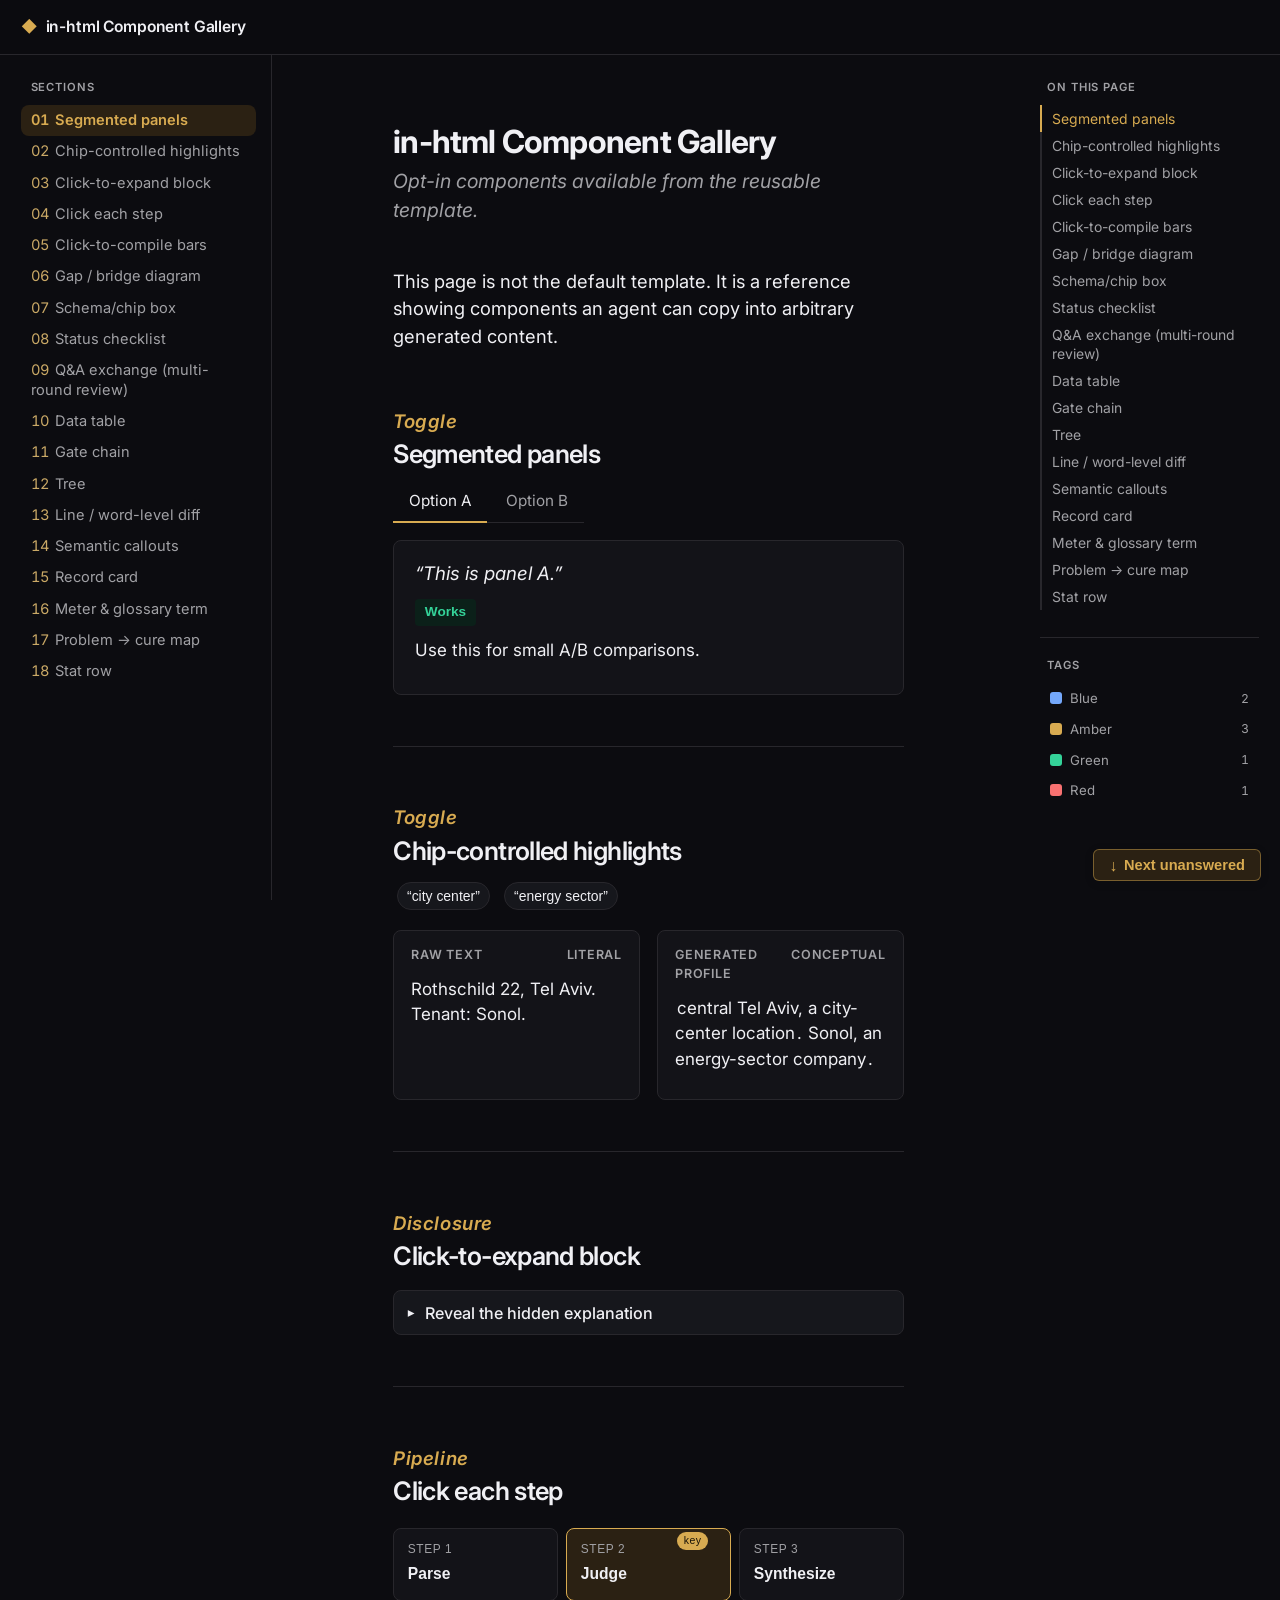
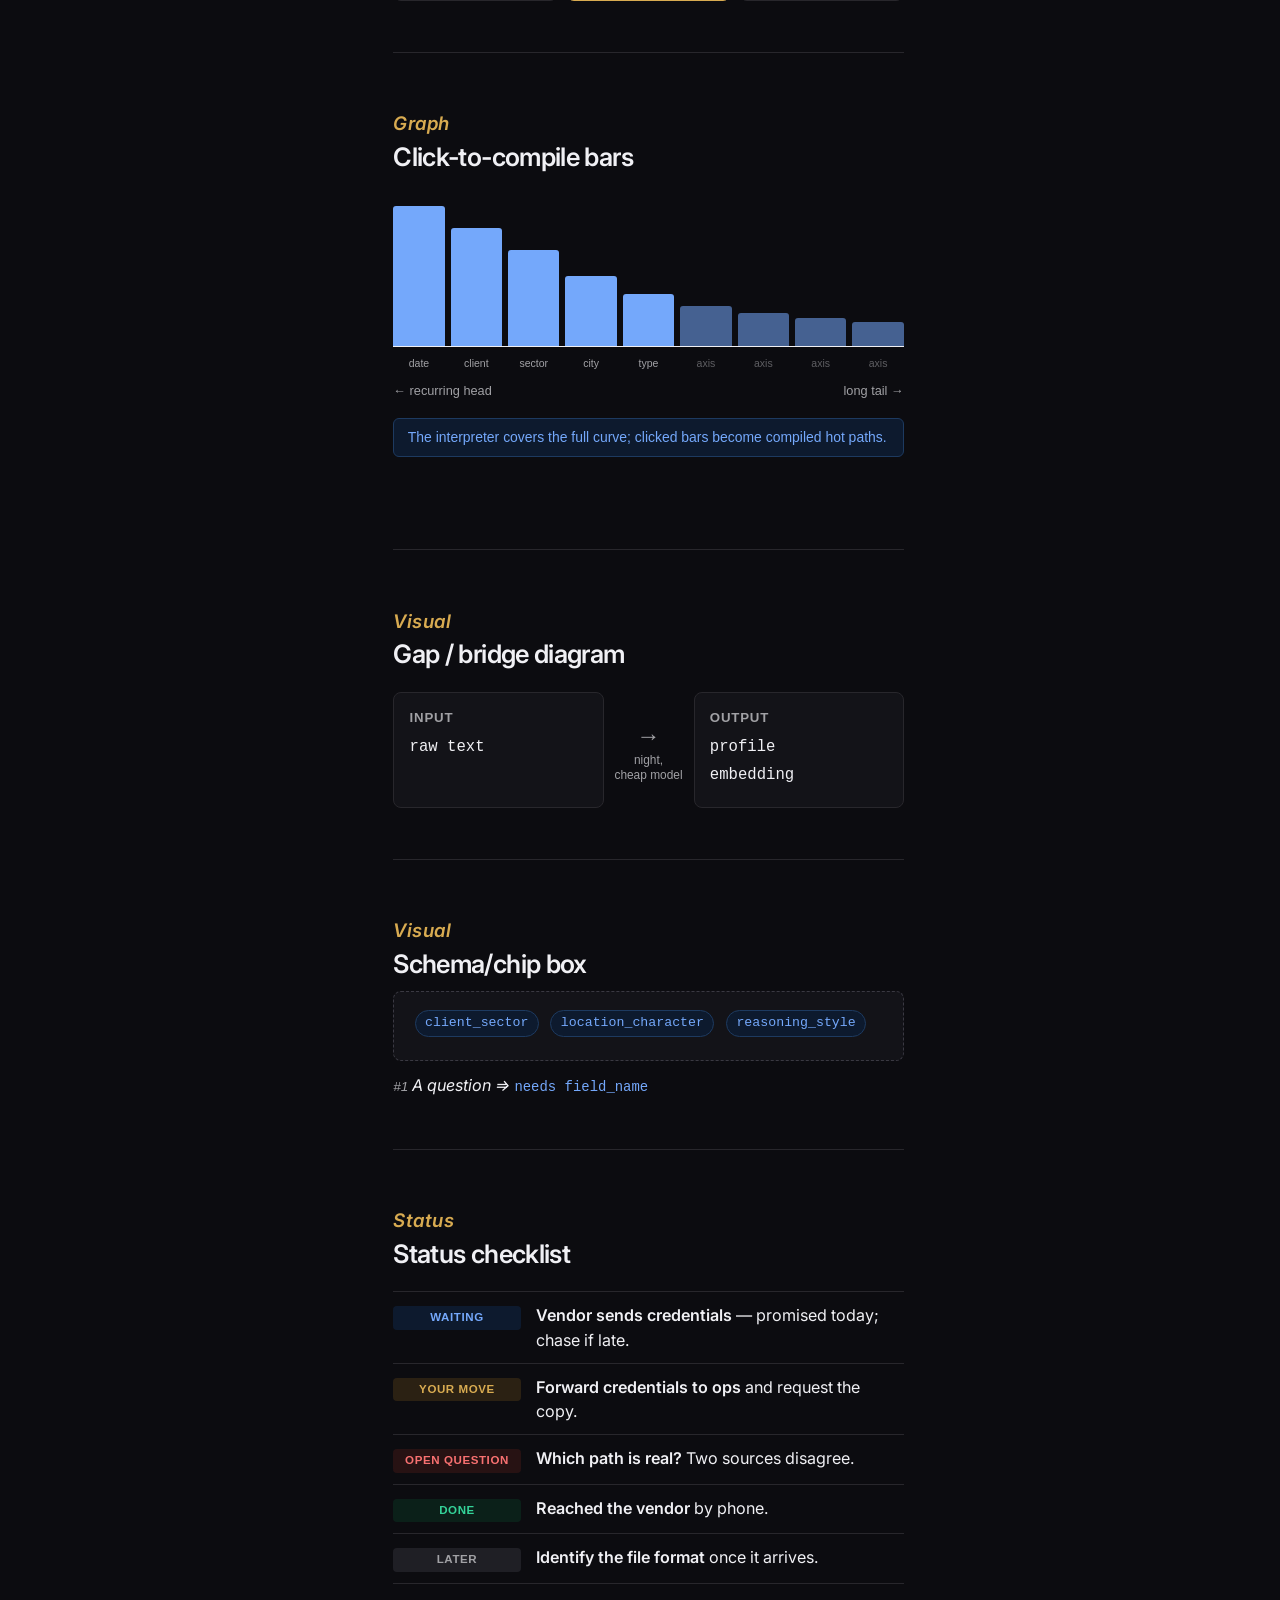
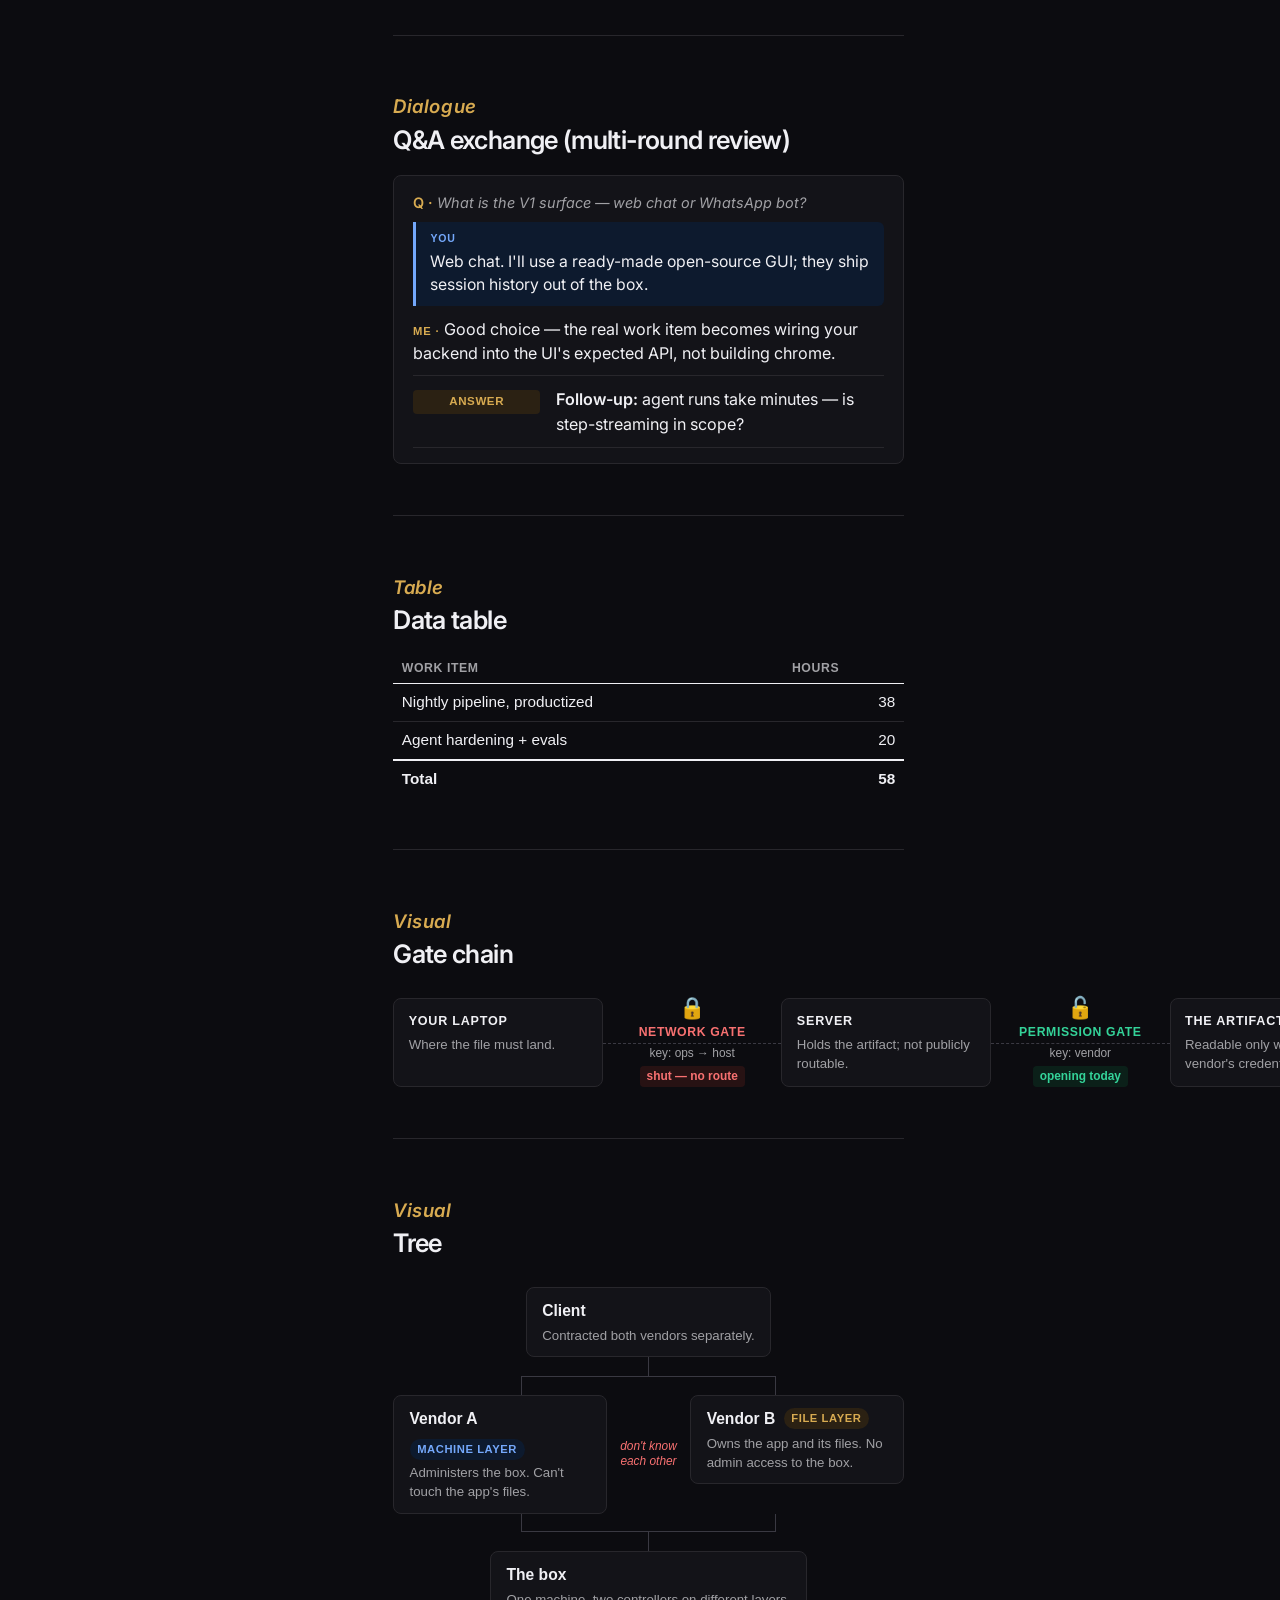
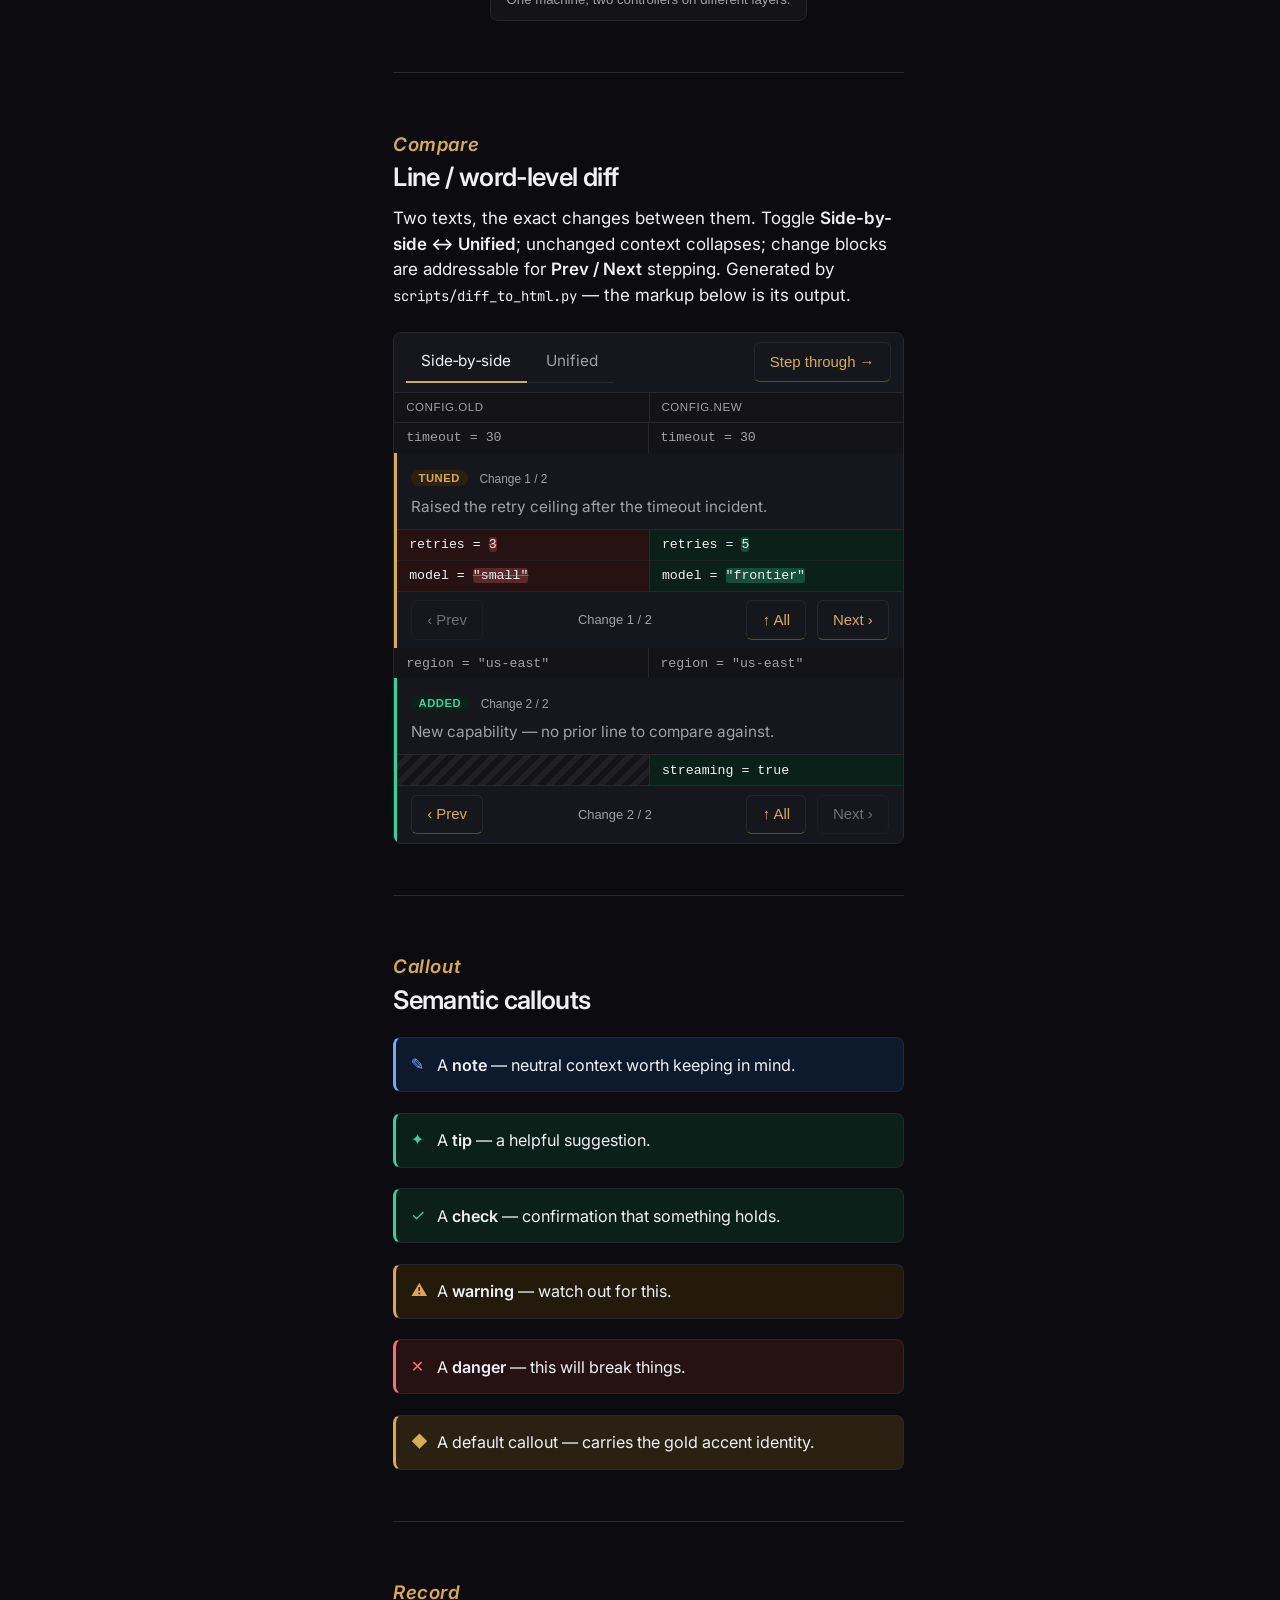
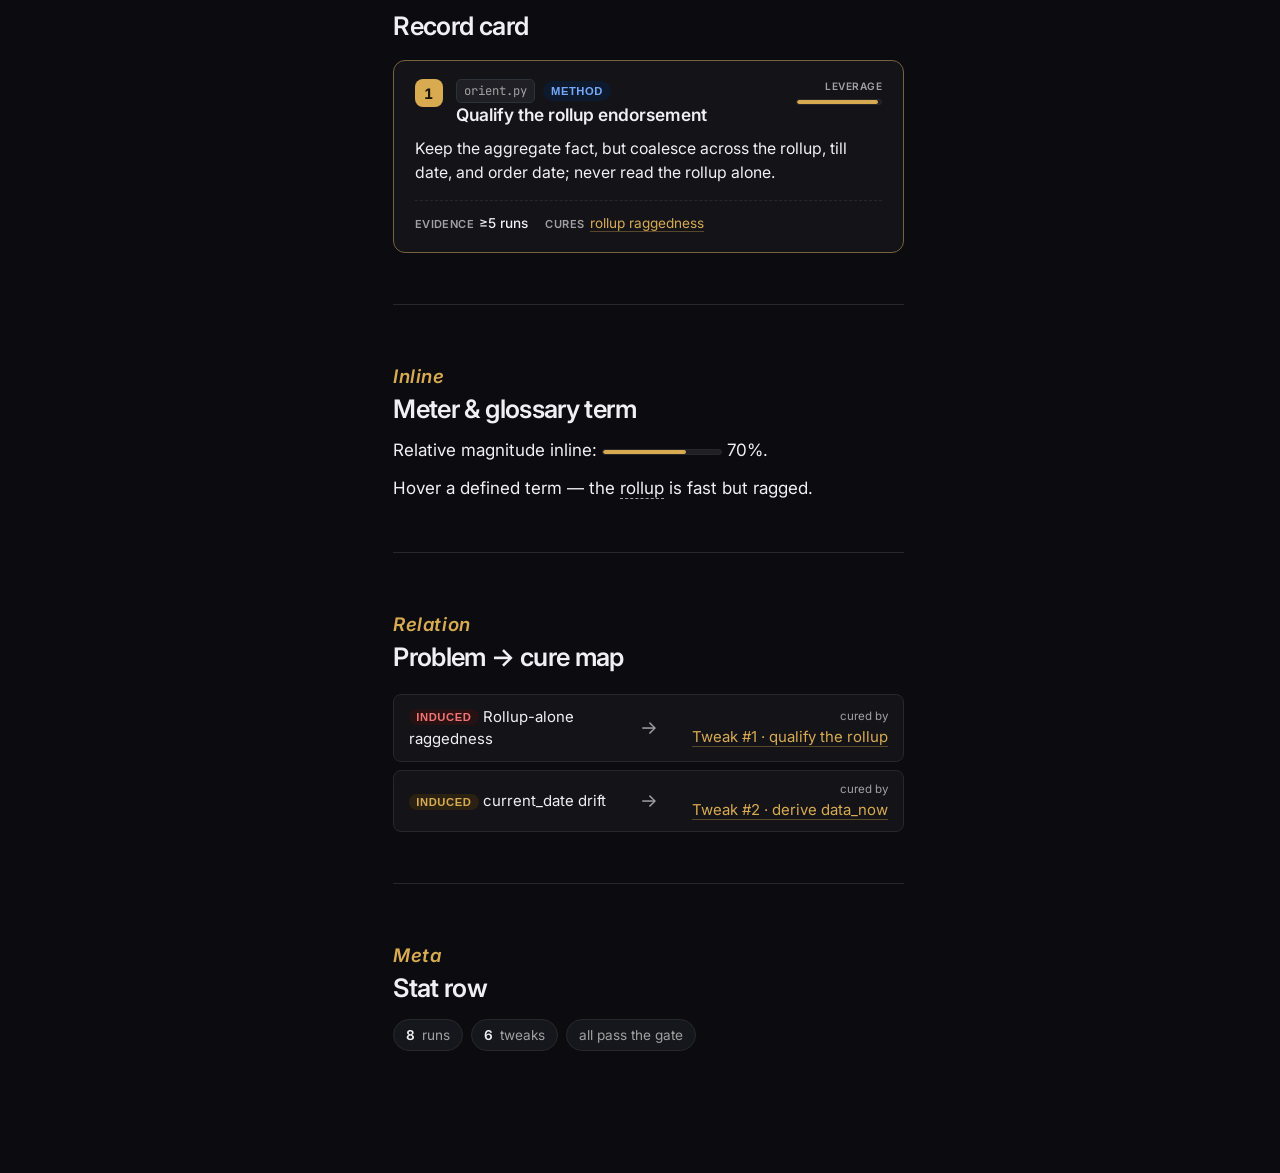
==== commit 2407ebcc: "in-html: recalibrate to Mintlify design language + richer component set - Calibrate palette and type" ====
--- a/skills/in-html/scripts/component-gallery.html
+++ b/skills/in-html/scripts/component-gallery.html
@@ -18,6 +18,10 @@
       content="http://127.0.0.1:8765/annotations"
     />
     <title>in-html Component Gallery</title>
+    <link
+      rel="stylesheet"
+      href="https://fonts.googleapis.com/css2?family=Inter:wght@400;500;600;700&family=JetBrains+Mono:wght@400;500;600&display=swap"
+    />
     <link rel="stylesheet" href="style.css" />
     <link rel="stylesheet" href="annotations.css" />
     <script defer src="interactions.js"></script>
@@ -441,6 +445,125 @@
             </section>
           </div>
         </div>
+
+        <hr />
+
+        <h2 data-annotation-id="callout-example">
+          <span class="n">Callout</span>Semantic callouts
+        </h2>
+        <div class="callout note">
+          A <strong>note</strong> — neutral context worth keeping in mind.
+        </div>
+        <div class="callout tip">A <strong>tip</strong> — a helpful suggestion.</div>
+        <div class="callout check">
+          A <strong>check</strong> — confirmation that something holds.
+        </div>
+        <div class="callout warning">
+          A <strong>warning</strong> — watch out for this.
+        </div>
+        <div class="callout danger">
+          A <strong>danger</strong> — this will break things.
+        </div>
+        <div class="callout">
+          A default callout — carries the gold accent identity.
+        </div>
+
+        <hr />
+
+        <h2 data-annotation-id="record-example">
+          <span class="n">Record</span>Record card
+        </h2>
+        <div class="record hot" data-annotate-whole>
+          <div class="rec-head">
+            <span class="rec-rank">1</span>
+            <div class="rec-main">
+              <div class="rec-eyebrow">
+                <span class="rec-file">orient.py</span
+                ><span class="tag blue">method</span>
+              </div>
+              <div class="rec-title">Qualify the rollup endorsement</div>
+            </div>
+            <div class="rec-lev">
+              <div class="rec-lev-lbl">Leverage</div>
+              <div class="meter"><i style="width: 96%"></i></div>
+            </div>
+          </div>
+          <div class="rec-body">
+            Keep the aggregate fact, but coalesce across the rollup, till date,
+            and order date; never read the rollup alone.
+          </div>
+          <div class="rec-props">
+            <span class="rec-prop"><span class="k">Evidence</span><b>≥5 runs</b></span>
+            <span class="rec-prop"
+              ><span class="k">Cures</span
+              ><a href="#relmap-example">rollup raggedness</a></span
+            >
+          </div>
+        </div>
+
+        <hr />
+
+        <h2 data-annotation-id="meter-example">
+          <span class="n">Inline</span>Meter &amp; glossary term
+        </h2>
+        <p>
+          Relative magnitude inline:
+          <span
+            class="meter"
+            style="display: inline-block; width: 120px; vertical-align: middle"
+            ><i style="width: 70%"></i></span
+          >
+          70%.
+        </p>
+        <p>
+          Hover a defined term — the
+          <span class="term" tabindex="0"
+            >rollup<span class="tip"
+              >A pre-aggregated per-customer summary table — trustworthy in
+              total, not row-complete.</span
+            ></span
+          >
+          is fast but ragged.
+        </p>
+
+        <hr />
+
+        <h2 data-annotation-id="relmap-example">
+          <span class="n">Relation</span>Problem → cure map
+        </h2>
+        <div class="relmap">
+          <div class="relrow">
+            <div class="rel-from">
+              <span class="tag red">induced</span> Rollup-alone raggedness
+            </div>
+            <div class="rel-arrow">→</div>
+            <div class="rel-to">
+              <span class="k">cured by</span
+              ><a href="#record-example">Tweak #1 · qualify the rollup</a>
+            </div>
+          </div>
+          <div class="relrow">
+            <div class="rel-from">
+              <span class="tag amber">induced</span> current_date drift
+            </div>
+            <div class="rel-arrow">→</div>
+            <div class="rel-to">
+              <span class="k">cured by</span
+              ><a href="#record-example">Tweak #2 · derive data_now</a>
+            </div>
+          </div>
+        </div>
+
+        <hr />
+
+        <h2 data-annotation-id="stats-example">
+          <span class="n">Meta</span>Stat row
+        </h2>
+        <div class="stats">
+          <span class="stat"><b>8</b> runs</span>
+          <span class="stat"><b>6</b> tweaks</span>
+          <span class="stat">all pass the gate</span>
+        </div>
       </main>
     </div>
   </body>
--- a/skills/in-html/scripts/style.css
+++ b/skills/in-html/scripts/style.css
@@ -1,34 +1,50 @@
-/* Warm editorial palette. Every color is a variable, and each token carries
-   its light and dark value in one light-dark() pair. The dark theme is a warm
-   espresso-and-gold counterpart to the cream paper, not a cold OLED black, so
-   the editorial character survives the flip. The inline script in the templates
-   pins data-theme (and thus color-scheme) from local time; with JS off,
+/* Calibrated palette: Mintlify's neutral gray ramp + Inter / JetBrains Mono
+   type ramp (extracted from a live `mint dev` build), worn with in-html's own
+   gold accent rather than Mintlify's indigo. Every color is a variable carrying
+   its light and dark value in one light-dark() pair; the dark theme is a true
+   near-black (#0c0c10) as in Mintlify. The inline script in the templates pins
+   data-theme (and thus color-scheme) from local time; with JS off,
    `color-scheme: light dark` resolves from the OS setting instead. */
 :root {
   color-scheme: light dark;
-  --paper: light-dark(#fffff8, #14120d);
-  --ink: light-dark(#111, #e8e2d4);
-  --faint: light-dark(#6b6b6b, #968f80);
-  --rule: light-dark(#d8d8cf, #312d26);
-  --rule-dash: light-dark(#c9c0a4, #463f33);
+  /* neutral ramp (Mintlify) */
+  --paper: light-dark(#ffffff, #0c0c10);
+  --ink: light-dark(#19191d, #f0f0f4);
+  --faint: light-dark(#727276, #a1a1a5);
+  --rule: light-dark(#e1e1e5, #28272c);
+  --rule-dash: light-dark(#d0d0d4, #3a3942);
+  --surface: light-dark(#ffffff, #131318);
+  --surface2: light-dark(#f5f5f9, #16171c);
+  --input-bg: light-dark(#ffffff, #16171c);
+  --dim-bg: light-dark(#f0f0f4, #1f1f25);
+  --chip: light-dark(#f0f0f4, #1f1f25);
+  --chip-border: light-dark(#e1e1e5, #2d313a);
+  /* gold accent (in-html identity) */
+  --accent: light-dark(#9a6b00, #d8ab51);
   --accentbg: light-dark(#fcf3d9, #2b2113);
-  --accent: light-dark(#9a6b00, #d8ab51);
   --on-accent: light-dark(#fff, #1a1408);
-  --good: light-dark(#1f6b3b, #74c490);
-  --goodbg: light-dark(#e6f3ea, #18271d);
-  --bad: light-dark(#9b2226, #e2807c);
-  --badbg: light-dark(#f7e7e6, #2d1817);
-  --blue: light-dark(#2a4d69, #93b6d2);
-  --bluebg: light-dark(#e7eef4, #18242e);
-  --blue-border: light-dark(#cdd9e4, #2d3b46);
-  --chip: light-dark(#efe9d6, #272016);
-  --chip-border: light-dark(#e0d8bf, #3c3528);
-  --surface: light-dark(#fffefb, #1b1812);
-  --surface2: light-dark(#fbfaf3, #201c15);
-  --input-bg: light-dark(#fff, #211d16);
-  --dim-bg: light-dark(#efefe8, #25221b);
   --sel-bg: light-dark(#f5e3a0, #5c4b1f);
   --sel-ink: light-dark(#3f3420, #f1e7d0);
+  /* semantic callout hues (Mintlify) */
+  --good: light-dark(#16a34a, #34d399);
+  --goodbg: light-dark(#e8f8f0, #0b2019);
+  --bad: light-dark(#dc2626, #f87171);
+  --badbg: light-dark(#fdedef, #271213);
+  --blue: light-dark(#2563eb, #74a8fb);
+  --bluebg: light-dark(#eff5ff, #0d1a2e);
+  --blue-border: light-dark(#d0e1fd, #1d3a60);
+  --amber: light-dark(#ca8a04, #e0a64b);
+  --amberbg: light-dark(#fdf5e7, #231a0b);
+  /* type ramp (Inter / JetBrains Mono) */
+  --font-sans: "Inter", -apple-system, BlinkMacSystemFont, "Segoe UI", system-ui, sans-serif;
+  --font-mono: "JetBrains Mono", "SF Mono", ui-monospace, Menlo, Monaco, Consolas, monospace;
+  --fs-h1: 1.875rem; --fw-h1: 700; --lh-h1: 1.2; --ls-h1: -0.025em;
+  --fs-h2: 1.5rem; --fw-h2: 600; --lh-h2: 1.333; --ls-h2: -0.025em;
+  --fs-h3: 1rem; --fw-h3: 600; --lh-h3: 1.375;
+  --fs-lead: 1.25rem;
+  --fs-body: 1rem; --lh-body: 1.5;
+  --fs-sm: 0.875rem;
+  --radius: 12px; --radius-sm: 8px;
 }
 :root[data-theme="light"] {
   color-scheme: light;
@@ -45,6 +61,11 @@
 }
 [id] {
   scroll-margin-top: 1.5rem;
+}
+/* With the fixed top bar present, cross-reference and TOC jumps must clear it
+   so the target doesn't land hidden underneath. */
+.has-chrome [id] {
+  scroll-margin-top: calc(var(--topbar-h) + 1rem);
 }
 a[href^="#"] {
   color: var(--accent);
@@ -130,9 +151,8 @@
   margin: 0;
   background: var(--paper);
   color: var(--ink);
-  font-family: Palatino, "Palatino Linotype", "Book Antiqua", Georgia,
-    "Frank Ruhl Libre", FrankRuehl, serif;
-  line-height: 1.5;
+  font-family: var(--font-sans);
+  line-height: var(--lh-body);
   -webkit-font-smoothing: antialiased;
 }
 .wrap {
@@ -144,9 +164,10 @@
   max-width: 680px;
 }
 h1 {
-  font-weight: 400;
-  font-size: 2.5rem;
-  line-height: 1.1;
+  font-weight: var(--fw-h1);
+  font-size: var(--fs-h1);
+  line-height: var(--lh-h1);
+  letter-spacing: var(--ls-h1);
   margin: 0 0 0.3rem;
 }
 .sub {
@@ -157,10 +178,11 @@
   max-width: 620px;
 }
 h2 {
-  font-weight: 400;
-  font-size: 1.7rem;
+  font-weight: var(--fw-h2);
+  font-size: var(--fs-h2);
   margin: 3.5rem 0 0.2rem;
-  line-height: 1.15;
+  line-height: var(--lh-h2);
+  letter-spacing: var(--ls-h2);
 }
 h2 .n {
   font-style: italic;
@@ -171,8 +193,8 @@
   letter-spacing: 0.03em;
 }
 h3 {
-  font-weight: 600;
-  font-size: 1.05rem;
+  font-weight: var(--fw-h3);
+  font-size: var(--fs-h3);
   margin: 1.6rem 0 0.4rem;
   letter-spacing: 0.02em;
 }
@@ -196,7 +218,7 @@
 }
 code,
 .mono {
-  font-family: "SF Mono", ui-monospace, Menlo, Consolas, monospace;
+  font-family: var(--font-mono);
   font-size: 0.82em;
 }
 .sans {
@@ -223,27 +245,94 @@
 }
 .card {
   border: 1px solid var(--rule);
-  border-radius: 6px;
+  border-radius: var(--radius);
   background: var(--surface);
   padding: 1.1rem 1.2rem;
   margin: 1.2rem 0;
 }
+/* Mintlify-style semantic callout family. The icon is a CSS ::before glyph
+   (text-presentation forced with U+FE0E) positioned in the inline-start pad,
+   so any block or inline content works and RTL flips correctly. Default keeps
+   the gold accent (in-html identity); variants carry the semantic hue + glyph. */
 .callout {
+  position: relative;
+  border: 1px solid var(--rule);
   border-inline-start: 3px solid var(--accent);
   background: var(--accentbg);
-  padding: 0.8rem 1rem;
-  border-start-end-radius: 6px;
-  border-end-end-radius: 6px;
+  padding: 0.85rem 1rem;
+  padding-inline-start: 2.4rem;
+  border-radius: var(--radius-sm);
   margin: 1.2rem 0;
-  font-size: 0.96rem;
-}
+  font-size: 0.95rem;
+}
+.callout::before {
+  content: "\25C6";
+  position: absolute;
+  inset-inline-start: 0.85rem;
+  top: 0.8rem;
+  font-size: 1em;
+  line-height: 1.5;
+  color: var(--accent);
+}
+.callout > :first-child {
+  margin-top: 0;
+}
+.callout > :last-child {
+  margin-bottom: 0;
+}
+.callout.note {
+  border-inline-start-color: var(--blue);
+  background: var(--bluebg);
+}
+.callout.note::before {
+  content: "\270E";
+  color: var(--blue);
+}
+.callout.info {
+  border-inline-start-color: var(--faint);
+  background: var(--surface2);
+}
+.callout.info::before {
+  content: "\2139\FE0E";
+  color: var(--faint);
+}
+.callout.tip {
+  border-inline-start-color: var(--good);
+  background: var(--goodbg);
+}
+.callout.tip::before {
+  content: "\2726";
+  color: var(--good);
+}
+.callout.check,
+.callout.good {
+  border-inline-start-color: var(--good);
+  background: var(--goodbg);
+}
+.callout.check::before,
+.callout.good::before {
+  content: "\2713";
+  color: var(--good);
+}
+.callout.warning,
+.callout.warn {
+  border-inline-start-color: var(--amber);
+  background: var(--amberbg);
+}
+.callout.warning::before,
+.callout.warn::before {
+  content: "\26A0\FE0E";
+  color: var(--amber);
+}
+.callout.danger,
 .callout.bad {
-  border-color: var(--bad);
+  border-inline-start-color: var(--bad);
   background: var(--badbg);
 }
-.callout.good {
-  border-color: var(--good);
-  background: var(--goodbg);
+.callout.danger::before,
+.callout.bad::before {
+  content: "\2715";
+  color: var(--bad);
 }
 .stance {
   font-size: 1.12rem;
@@ -320,8 +409,8 @@
 }
 .chip.q {
   cursor: pointer;
-  background: var(--input-bg);
-  border: 1px dashed var(--rule-dash);
+  background: var(--surface2);
+  border: 1px solid var(--rule);
 }
 .chip.q.active {
   background: var(--accentbg);
@@ -332,20 +421,23 @@
 
 .seg {
   display: inline-flex;
-  border: 1px solid var(--rule);
-  border-radius: 999px;
-  overflow: hidden;
-  font-family: -apple-system, BlinkMacSystemFont, "Segoe UI", sans-serif;
+  gap: 0.25rem;
+  border-bottom: 1px solid var(--rule);
+  font-family: var(--font-sans);
   font-size: 0.9rem;
   margin: 0.4rem 0 1rem;
 }
 .seg label {
   display: inline-flex;
   align-items: center;
-  background: var(--surface2);
-  padding: 0.45rem 1.1rem;
+  padding: 0.5rem 0.9rem;
   color: var(--faint);
   cursor: pointer;
+  border-bottom: 2px solid transparent;
+  margin-bottom: -1px;
+  transition:
+    color 0.15s,
+    border-color 0.15s;
 }
 .seg input {
   position: absolute;
@@ -355,8 +447,8 @@
   margin: 0;
 }
 .seg label:has(input:checked) {
-  background: var(--ink);
-  color: var(--paper);
+  color: var(--ink);
+  border-bottom-color: var(--accent);
 }
 .panels > * {
   display: none;
@@ -540,12 +632,13 @@
   cursor: pointer;
   user-select: none;
   list-style: none;
-  font-family: -apple-system, BlinkMacSystemFont, "Segoe UI", sans-serif;
+  font-family: var(--font-sans);
   font-size: 0.95rem;
-  color: var(--blue);
+  font-weight: 500;
+  color: var(--ink);
   padding: 0.55rem 0.8rem;
   border: 1px solid var(--rule);
-  border-radius: 6px;
+  border-radius: var(--radius-sm);
   background: var(--surface2);
 }
 .disclose > .head::-webkit-details-marker {
@@ -553,7 +646,7 @@
 }
 @media (hover: hover) {
   .disclose > .head:hover {
-    background: var(--bluebg);
+    background: var(--dim-bg);
   }
 }
 .disclose > .head .tri {
@@ -1374,3 +1467,675 @@
     color: var(--good);
   }
 }
+
+/* ── .record — a labeled metadata card (rank · file · tag · meter · props) ──
+   The native shape for a set of structured proposals/findings: each is a record
+   with typed fields, not a paragraph. Layer 1 (pure CSS). Pair the leverage
+   slot with .meter; mark the card data-annotate-whole for layer 3. */
+.record {
+  border: 1px solid var(--rule);
+  border-radius: var(--radius);
+  background: var(--surface);
+  padding: 1.1rem 1.2rem;
+  margin: 1rem 0;
+  font-family: var(--font-sans);
+}
+.record.hot {
+  border-color: color-mix(in srgb, var(--accent) 45%, var(--rule));
+}
+.record .rec-head {
+  display: flex;
+  align-items: flex-start;
+  gap: 0.8rem;
+}
+.record .rec-rank {
+  flex: none;
+  display: grid;
+  place-items: center;
+  width: 28px;
+  height: 28px;
+  border-radius: 8px;
+  font-size: 0.85rem;
+  font-weight: 700;
+  font-variant-numeric: tabular-nums;
+  background: var(--dim-bg);
+  color: var(--faint);
+  border: 1px solid var(--rule);
+}
+.record.hot .rec-rank {
+  background: var(--accent);
+  color: var(--on-accent);
+  border-color: transparent;
+}
+.record .rec-main {
+  flex: 1;
+  min-width: 0;
+}
+.record .rec-eyebrow {
+  display: flex;
+  align-items: center;
+  gap: 0.5rem;
+  flex-wrap: wrap;
+  font-size: 0.78rem;
+  color: var(--faint);
+  margin-bottom: 0.1rem;
+}
+.record .rec-file {
+  font-family: var(--font-mono);
+  font-size: 0.72rem;
+  color: var(--faint);
+  background: var(--chip);
+  border: 1px solid var(--chip-border);
+  border-radius: 5px;
+  padding: 0.08rem 0.4rem;
+}
+.record .rec-title {
+  margin: 0.1rem 0 0;
+  font-size: 1.02rem;
+  font-weight: 600;
+  line-height: 1.3;
+}
+.record .rec-lev {
+  flex: none;
+  width: 86px;
+}
+.record .rec-lev-lbl {
+  font-size: 0.6rem;
+  font-weight: 600;
+  letter-spacing: 0.05em;
+  text-transform: uppercase;
+  color: var(--faint);
+  text-align: end;
+  margin-bottom: 0.25rem;
+}
+.record .rec-body {
+  font-size: 0.93rem;
+  color: var(--ink);
+  line-height: 1.55;
+  margin-top: 0.6rem;
+}
+.record .rec-props {
+  display: flex;
+  flex-wrap: wrap;
+  align-items: center;
+  gap: 0.45rem 1rem;
+  margin-top: 0.8rem;
+  padding-top: 0.75rem;
+  border-top: 1px dashed var(--rule);
+}
+.record .rec-prop {
+  font-size: 0.8rem;
+  color: var(--faint);
+}
+.record .rec-prop b {
+  color: var(--ink);
+  font-weight: 500;
+}
+.record .rec-prop .k {
+  font-size: 0.65rem;
+  font-weight: 600;
+  letter-spacing: 0.04em;
+  text-transform: uppercase;
+  color: var(--faint);
+  margin-inline-end: 0.3rem;
+}
+
+/* ── .meter — a magnitude bar (leverage, priority, confidence). Width on the
+   inner <i> encodes the value. Block by default; inline-block for inline use. */
+.meter {
+  height: 6px;
+  border-radius: 999px;
+  background: var(--dim-bg);
+  border: 1px solid var(--rule);
+  overflow: hidden;
+}
+.meter > i {
+  display: block;
+  height: 100%;
+  border-radius: 999px;
+  background: var(--accent);
+}
+
+/* ── .term — inline glossary tooltip (CSS-only hover; tabindex for keyboard).
+   Defuses jargon without a glossary detour. Touch handling is layer 2. */
+.term {
+  border-bottom: 1px dashed var(--faint);
+  cursor: help;
+  position: relative;
+}
+.term > .tip {
+  position: absolute;
+  bottom: calc(100% + 8px);
+  inset-inline-start: 50%;
+  transform: translateX(-50%) translateY(4px);
+  width: max-content;
+  max-width: 260px;
+  background: var(--ink);
+  color: var(--paper);
+  font-family: var(--font-sans);
+  font-size: 0.78rem;
+  font-weight: 400;
+  font-style: normal;
+  line-height: 1.5;
+  text-align: start;
+  padding: 0.5rem 0.65rem;
+  border-radius: 8px;
+  box-shadow: 0 8px 30px rgba(0, 0, 0, 0.18);
+  opacity: 0;
+  visibility: hidden;
+  transition: 0.15s;
+  z-index: 40;
+  pointer-events: none;
+}
+.term > .tip::after {
+  content: "";
+  position: absolute;
+  top: 100%;
+  inset-inline-start: 50%;
+  transform: translateX(-50%);
+  border: 5px solid transparent;
+  border-top-color: var(--ink);
+}
+.term:hover > .tip,
+.term:focus-visible > .tip {
+  opacity: 1;
+  visibility: visible;
+  transform: translateX(-50%);
+}
+
+/* ── .relmap — a relation / cause→cure map (pure CSS, no Mermaid, so layer 1
+   survives). Each .relrow links a left item to a right item via an arrow. */
+.relmap {
+  display: grid;
+  gap: 0.5rem;
+  margin: 1.2rem 0;
+  font-family: var(--font-sans);
+}
+.relrow {
+  display: grid;
+  grid-template-columns: 1fr auto 1fr;
+  align-items: center;
+  gap: 0.6rem;
+  border: 1px solid var(--rule);
+  border-radius: var(--radius-sm);
+  background: var(--surface);
+  padding: 0.6rem 0.85rem;
+}
+.relrow .rel-from {
+  font-size: 0.88rem;
+}
+.relrow .rel-arrow {
+  color: var(--faint);
+  font-size: 1.1rem;
+  text-align: center;
+}
+.relrow .rel-to {
+  font-size: 0.88rem;
+  text-align: end;
+}
+.relrow .rel-to .k {
+  display: block;
+  font-size: 0.68rem;
+  color: var(--faint);
+}
+
+/* ── .stats — a row of compact stat pills for a page header. */
+.stats {
+  display: flex;
+  flex-wrap: wrap;
+  gap: 0.5rem;
+  margin: 0.8rem 0 1.2rem;
+  font-family: var(--font-sans);
+}
+.stat {
+  display: inline-flex;
+  align-items: center;
+  gap: 0.4rem;
+  font-size: 0.8rem;
+  color: var(--faint);
+  background: var(--surface2);
+  border: 1px solid var(--rule);
+  border-radius: 999px;
+  padding: 0.28rem 0.7rem;
+}
+.stat b {
+  color: var(--ink);
+  font-weight: 600;
+}
+
+@media (max-width: 680px) {
+  .relrow {
+    grid-template-columns: 1fr;
+    gap: 0.3rem;
+  }
+  .relrow .rel-to {
+    text-align: start;
+  }
+  .relrow .rel-arrow {
+    text-align: start;
+    transform: rotate(90deg);
+    width: max-content;
+  }
+}
+
+/* ══ Docs chrome (layer 2+) ══════════════════════════════════════════════════
+   A Mintlify-style three-pane frame — slim top bar, left section-nav, right
+   "On this page" TOC — built by interactions.js from the page's own <h1>/<h2>s,
+   so authors add no markup. The whole frame is fixed furniture in the margins
+   around the reading column: .col#content keeps its place and width, which is
+   what the annotation engine measures to park its side panel. With JS off the
+   frame is never built and the page is the plain single column of layer 1; the
+   `.has-chrome` class (set on <html> by the builder) gates every layout shift
+   below, so its absence means zero footprint.
+
+   On wide screens the nav and TOC sit in the page gutters; below the device
+   breakpoint they collapse — the nav goes off-canvas behind the top-bar toggle,
+   the TOC hides entirely. The right TOC shares the right gutter with the
+   annotation side panel, so it yields (fades, goes inert) whenever a panel is
+   open — the same `body.annotation-panel-open` handoff the "Next unanswered"
+   pill already uses, keeping the two from ever fighting for the corridor. */
+:root {
+  --topbar-h: 3.25rem;
+  --nav-w: 16rem;
+  --toc-w: 15rem;
+  --gutter: 1.25rem;
+}
+.has-chrome body {
+  padding-top: var(--topbar-h);
+}
+
+.page-bar {
+  position: fixed;
+  top: 0;
+  inset-inline: 0;
+  z-index: 9990;
+  display: flex;
+  align-items: center;
+  gap: 0.7rem;
+  height: var(--topbar-h);
+  padding: 0 var(--gutter);
+  background: color-mix(in srgb, var(--paper) 86%, transparent);
+  backdrop-filter: saturate(1.1) blur(8px);
+  border-bottom: 1px solid var(--rule);
+  font-family: var(--font-sans);
+}
+.page-bar .page-bar-toggle {
+  display: none;
+  flex: none;
+  width: 2.1rem;
+  height: 2.1rem;
+  padding: 0;
+  border: 1px solid var(--rule);
+  border-radius: var(--radius-sm);
+  background: var(--surface2);
+  color: var(--ink);
+  font-size: 1rem;
+  line-height: 1;
+}
+.page-bar .page-bar-title {
+  flex: 1;
+  min-width: 0;
+  overflow: hidden;
+  white-space: nowrap;
+  text-overflow: ellipsis;
+  font-size: 0.92rem;
+  font-weight: 600;
+  letter-spacing: -0.01em;
+  color: var(--ink);
+}
+.page-bar .page-bar-title .page-bar-dot {
+  color: var(--accent);
+  margin-inline-end: 0.5rem;
+}
+.page-bar .page-bar-progress {
+  position: absolute;
+  left: 0;
+  bottom: -1px;
+  height: 2px;
+  width: 0;
+  background: var(--accent);
+  transition: width 0.1s linear;
+}
+
+/* Left section-nav: a fixed rail in the left gutter. Each entry links to an
+   h2; the entry tracking the reader's scroll gets .current. */
+.page-nav {
+  position: fixed;
+  top: var(--topbar-h);
+  inset-inline-start: 0;
+  width: var(--nav-w);
+  height: calc(100vh - var(--topbar-h));
+  overflow-y: auto;
+  overscroll-behavior: contain;
+  padding: 1.4rem 0.9rem 2rem 1.25rem;
+  border-inline-end: 1px solid var(--rule);
+  background: var(--paper);
+  font-family: var(--font-sans);
+  z-index: 9985;
+}
+.page-nav .page-nav-eyebrow {
+  font-size: 0.66rem;
+  font-weight: 600;
+  letter-spacing: 0.08em;
+  text-transform: uppercase;
+  color: var(--faint);
+  margin: 0 0 0.55rem 0.55rem;
+}
+.page-nav a {
+  display: block;
+  padding: 0.34rem 0.55rem;
+  border-radius: var(--radius-sm);
+  border: 0;
+  color: var(--faint);
+  font-size: 0.86rem;
+  line-height: 1.35;
+  text-decoration: none;
+  transition:
+    color 0.14s ease,
+    background-color 0.14s ease;
+}
+.page-nav a .page-nav-n {
+  color: color-mix(in srgb, var(--accent) 75%, var(--faint));
+  font-variant-numeric: tabular-nums;
+  margin-inline-end: 0.4rem;
+}
+@media (hover: hover) {
+  .page-nav a:hover {
+    color: var(--ink);
+    background: var(--surface2);
+  }
+}
+.page-nav a.current {
+  color: var(--accent);
+  background: var(--accentbg);
+  font-weight: 600;
+}
+.page-nav a.current .page-nav-n {
+  color: var(--accent);
+}
+
+/* Right "On this page" TOC: a fixed rail in the right gutter that tracks the
+   reader's scroll position, plus the controlled-tag legend beneath it. */
+.page-toc {
+  position: fixed;
+  top: var(--topbar-h);
+  inset-inline-end: 0;
+  width: var(--toc-w);
+  height: calc(100vh - var(--topbar-h));
+  overflow-y: auto;
+  overscroll-behavior: contain;
+  padding: 1.4rem 1.25rem 2rem 0.9rem;
+  font-family: var(--font-sans);
+  z-index: 9985;
+  transition:
+    opacity 0.18s ease,
+    transform 0.18s ease;
+}
+.page-toc .page-toc-eyebrow {
+  font-size: 0.66rem;
+  font-weight: 600;
+  letter-spacing: 0.08em;
+  text-transform: uppercase;
+  color: var(--faint);
+  margin: 0 0 0.55rem 0.4rem;
+}
+.page-toc a {
+  display: block;
+  padding: 0.22rem 0.6rem;
+  border: 0;
+  border-inline-start: 2px solid var(--rule);
+  color: var(--faint);
+  font-size: 0.82rem;
+  line-height: 1.4;
+  text-decoration: none;
+  transition:
+    color 0.14s ease,
+    border-color 0.14s ease;
+}
+@media (hover: hover) {
+  .page-toc a:hover {
+    color: var(--ink);
+  }
+}
+.page-toc a.current {
+  color: var(--accent);
+  border-inline-start-color: var(--accent);
+}
+/* The TOC and the annotation side panel both want the right gutter. When a
+   panel opens, the TOC defers — fades out and goes inert — so they never
+   overlap. (annotations.js toggles body.annotation-panel-open.) */
+body.annotation-panel-open .page-toc {
+  opacity: 0;
+  transform: translateX(0.6rem);
+  pointer-events: none;
+}
+
+/* Controlled-tag legend: one chip per distinct .tag hue present on the page.
+   Clicking a chip lights every matching .tag and dims the rest of the content
+   — the chip-toggle engine's "highlight the relevant, mute the noise" spirit,
+   applied across the whole page instead of one scoped pair. */
+.page-legend {
+  margin-top: 1.6rem;
+  padding-top: 1.1rem;
+  border-top: 1px solid var(--rule);
+}
+.page-legend .page-legend-eyebrow {
+  font-size: 0.66rem;
+  font-weight: 600;
+  letter-spacing: 0.08em;
+  text-transform: uppercase;
+  color: var(--faint);
+  margin: 0 0 0.6rem 0.4rem;
+}
+.page-legend .page-legend-chip {
+  display: flex;
+  align-items: center;
+  gap: 0.5rem;
+  width: 100%;
+  margin: 0.15rem 0;
+  padding: 0.3rem 0.5rem;
+  border: 1px solid transparent;
+  border-radius: var(--radius-sm);
+  background: transparent;
+  color: var(--faint);
+  font-family: var(--font-sans);
+  font-size: 0.78rem;
+  text-align: start;
+  transition:
+    background-color 0.14s ease,
+    border-color 0.14s ease,
+    color 0.14s ease;
+}
+.page-legend .page-legend-chip .page-legend-swatch {
+  flex: none;
+  width: 0.7rem;
+  height: 0.7rem;
+  border-radius: 3px;
+}
+.page-legend .page-legend-chip .page-legend-count {
+  margin-inline-start: auto;
+  font-variant-numeric: tabular-nums;
+  font-size: 0.72rem;
+  color: var(--faint);
+}
+@media (hover: hover) {
+  .page-legend .page-legend-chip:hover {
+    background: var(--surface2);
+    color: var(--ink);
+  }
+}
+.page-legend .page-legend-chip.active {
+  border-color: var(--rule);
+  background: var(--surface2);
+  color: var(--ink);
+  font-weight: 600;
+}
+.page-legend-swatch.blue {
+  background: var(--blue);
+}
+.page-legend-swatch.amber {
+  background: var(--accent);
+}
+.page-legend-swatch.green {
+  background: var(--good);
+}
+.page-legend-swatch.red {
+  background: var(--bad);
+}
+/* While a legend chip is engaged, the content column dims and the matching
+   tags (and their carrying line) pop back to full strength with a soft ring. */
+body.legend-active #content {
+  --legend-dim: 0.32;
+}
+body.legend-active #content :is(p, li, h2, h3, .card, .pane, .record, .relrow, .cnode, .tnode, .step, .qa) {
+  opacity: var(--legend-dim, 1);
+  transition: opacity 0.18s ease;
+}
+body.legend-active #content .tag.legend-lit {
+  box-shadow: 0 0 0 2px color-mix(in srgb, currentColor 55%, transparent);
+}
+body.legend-active #content .legend-lit-host {
+  opacity: 1;
+}
+
+/* Copyable code blocks: every <pre> gets a hover-revealed Copy button in its
+   top-inline-end corner. The button confirms in place on success. */
+.code-copyable {
+  position: relative;
+}
+.code-copy {
+  position: absolute;
+  top: 0.5rem;
+  inset-inline-end: 0.5rem;
+  z-index: 1;
+  display: inline-flex;
+  align-items: center;
+  gap: 0.3em;
+  padding: 0.28em 0.6em;
+  border: 1px solid var(--rule);
+  border-radius: 6px;
+  background: var(--surface2);
+  color: var(--faint);
+  font-family: var(--font-sans);
+  font-size: 0.72rem;
+  font-weight: 600;
+  line-height: 1;
+  opacity: 0;
+  transition:
+    opacity 0.14s ease,
+    color 0.14s ease,
+    border-color 0.14s ease,
+    background-color 0.14s ease;
+}
+.code-copyable:hover .code-copy,
+.code-copy:focus-visible {
+  opacity: 1;
+}
+@media (hover: hover) {
+  .code-copy:hover {
+    color: var(--ink);
+    border-color: var(--rule-dash);
+  }
+}
+.code-copy.copied {
+  opacity: 1;
+  border-color: color-mix(in srgb, var(--good) 50%, transparent);
+  background: var(--goodbg);
+  color: var(--good);
+}
+
+/* Off-canvas nav backdrop, only meaningful at narrow widths. */
+.page-nav-backdrop {
+  position: fixed;
+  inset: 0;
+  z-index: 9984;
+  background: color-mix(in srgb, var(--ink) 30%, transparent);
+  opacity: 0;
+  visibility: hidden;
+  transition:
+    opacity 0.2s ease,
+    visibility 0.2s;
+}
+
+/* Wide layout: reserve the gutters so the reading column never slides under the
+   fixed rails. The column itself (max-width 680) stays centered in the space
+   that remains, preserving the annotation corridor on its right. */
+@media (min-width: 1024px) {
+  .has-chrome .wrap {
+    padding-inline-start: calc(var(--nav-w) + var(--gutter));
+    padding-inline-end: calc(var(--toc-w) + var(--gutter));
+  }
+}
+
+/* Narrow layout: the rails fold away. The nav becomes an off-canvas drawer the
+   top-bar toggle slides in; the TOC and its legend are dropped entirely (the
+   reader scrolls the short page directly). */
+@media (max-width: 1023px) {
+  .has-chrome .page-bar .page-bar-toggle {
+    display: inline-flex;
+    align-items: center;
+    justify-content: center;
+  }
+  .page-toc {
+    display: none;
+  }
+  .page-nav {
+    transform: translateX(-100%);
+    box-shadow: 0 16px 48px rgba(0, 0, 0, 0.22);
+    transition:
+      transform 0.24s cubic-bezier(0.32, 0.72, 0, 1),
+      visibility 0.24s;
+    visibility: hidden;
+  }
+  body.page-nav-open .page-nav {
+    transform: none;
+    visibility: visible;
+  }
+  body.page-nav-open .page-nav-backdrop {
+    opacity: 1;
+    visibility: visible;
+  }
+}
+@media (max-width: 680px) {
+  :root {
+    --topbar-h: 3rem;
+    --nav-w: min(82vw, 18rem);
+  }
+}
+
+/* RTL: the off-canvas nav slides in from the inline-start edge correctly under
+   logical properties; only the translate sign is physical, so mirror it. */
+:dir(rtl) .page-nav {
+  transform: translateX(100%);
+}
+:dir(rtl) body.page-nav-open .page-nav {
+  transform: none;
+}
+
+/* Touch: the glossary term has no hover, so a tap toggles the tip open; the
+   same .tip surface is revealed by a .term-open class the touch binding sets.
+   Copy buttons stay visible (no hover to reveal them) and grow to finger size. */
+@media (hover: none) and (pointer: coarse) {
+  .term.term-open > .tip {
+    opacity: 1;
+    visibility: visible;
+    transform: translateX(-50%);
+  }
+  .code-copy {
+    opacity: 1;
+    min-height: 2.1rem;
+    padding-inline: 0.85em;
+  }
+  .page-legend .page-legend-chip {
+    min-height: 2.4rem;
+  }
+}
+
+/* Reduced motion: keep the chrome's fades, drop the slides and progress glide. */
+@media (prefers-reduced-motion: reduce) {
+  .page-nav,
+  .page-toc,
+  .page-bar-progress {
+    transition: opacity 0.18s ease;
+  }
+}
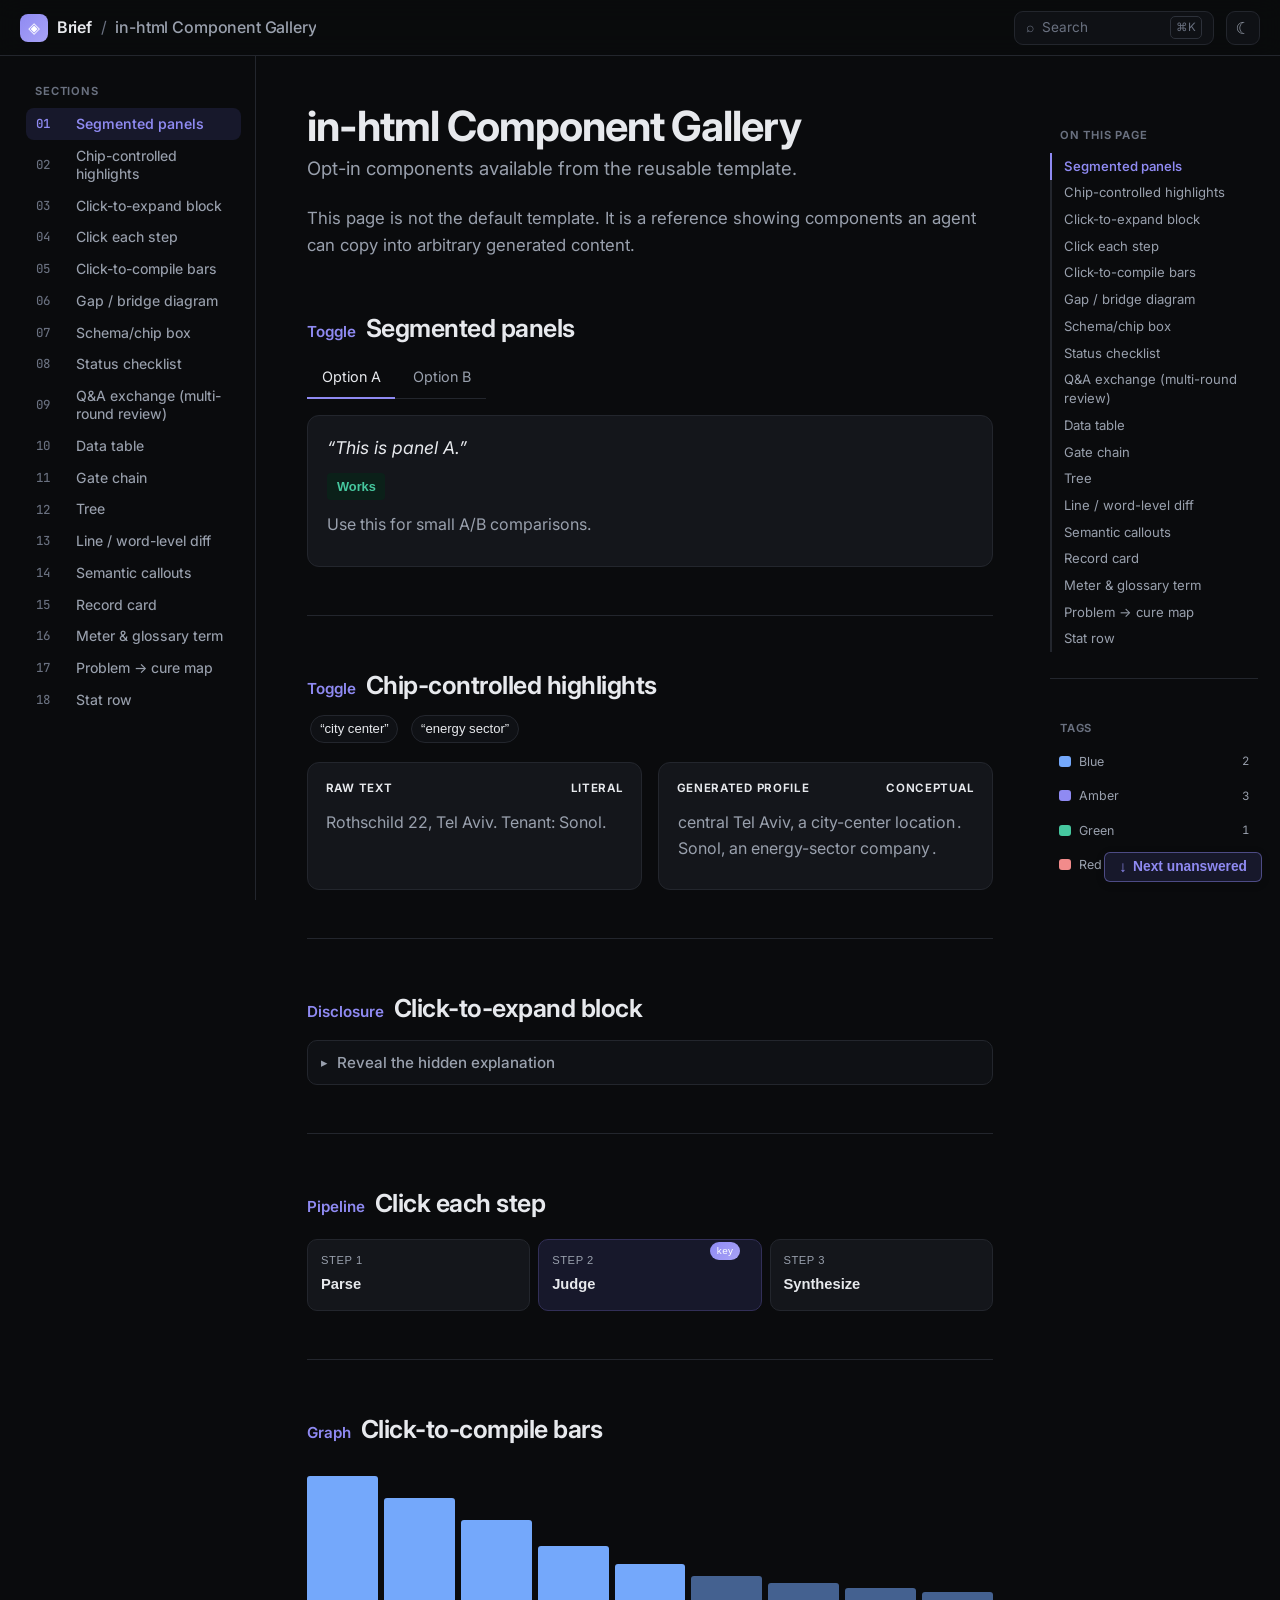
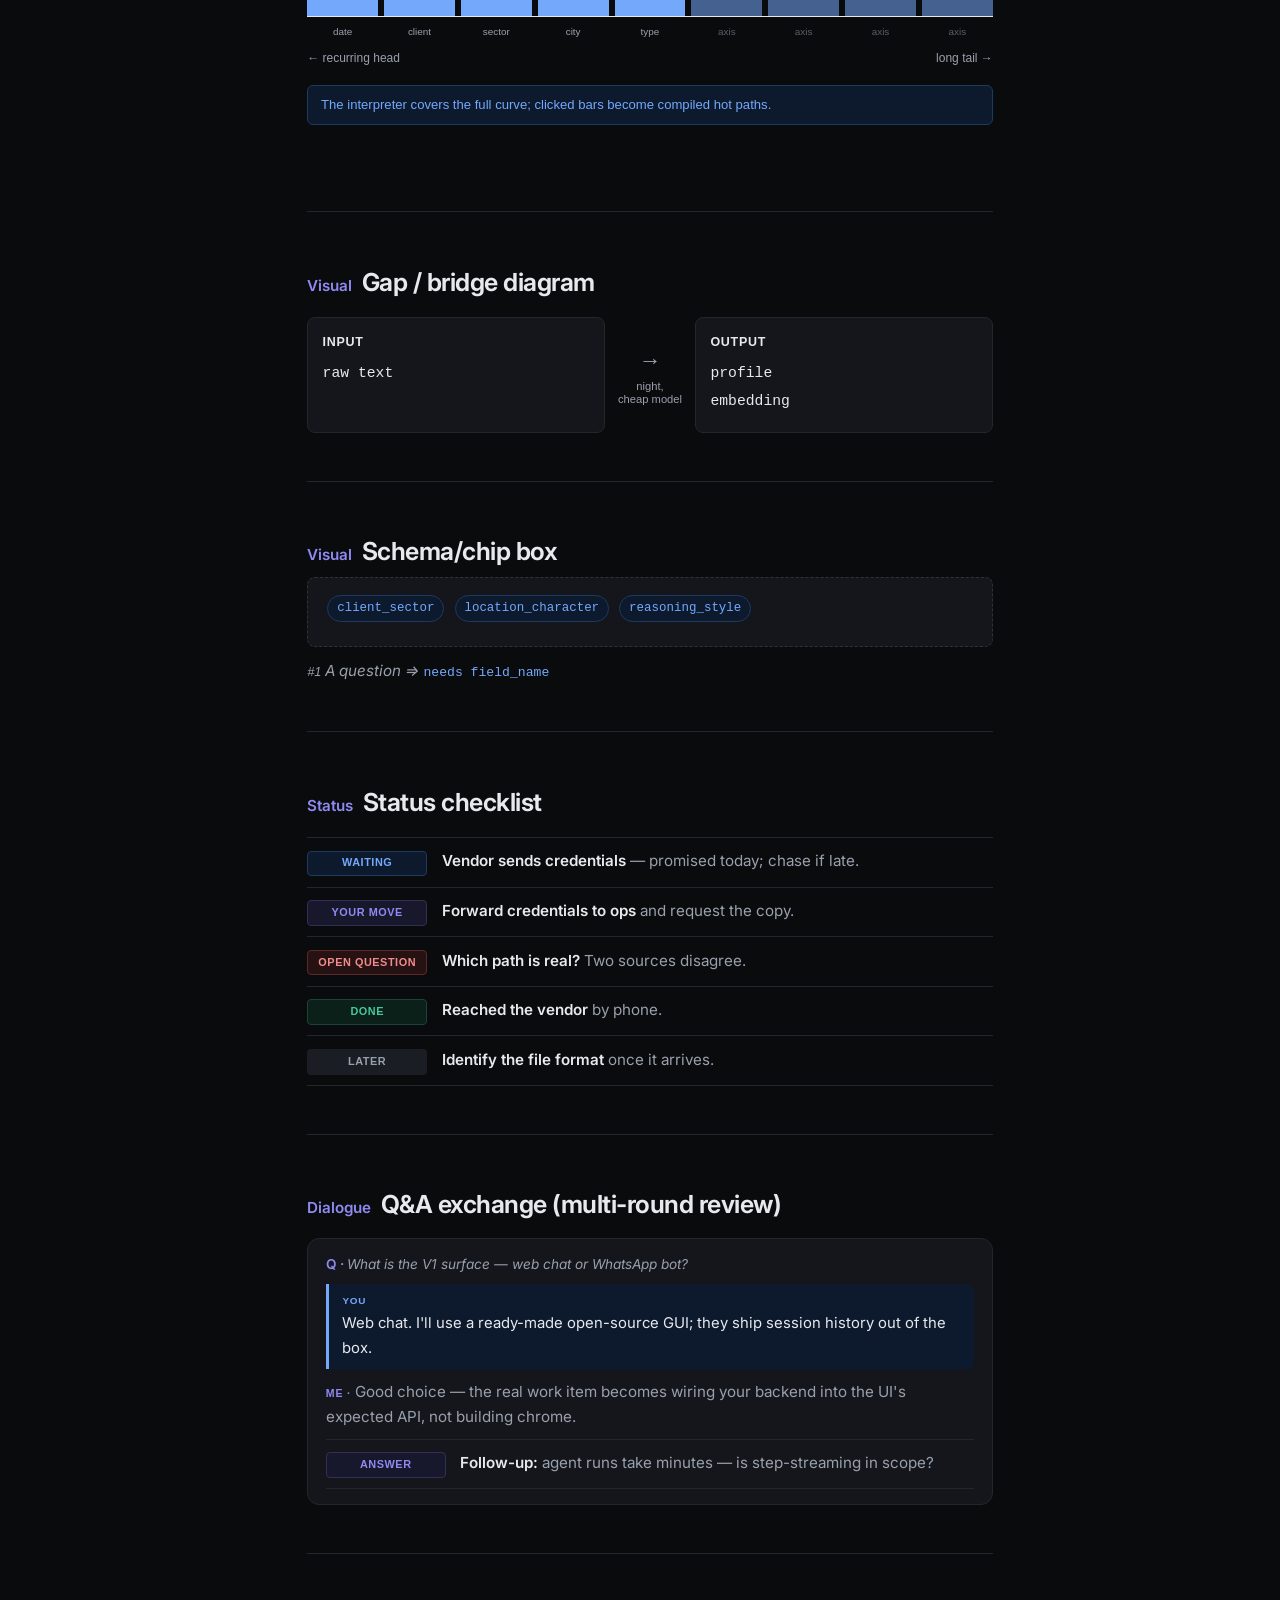
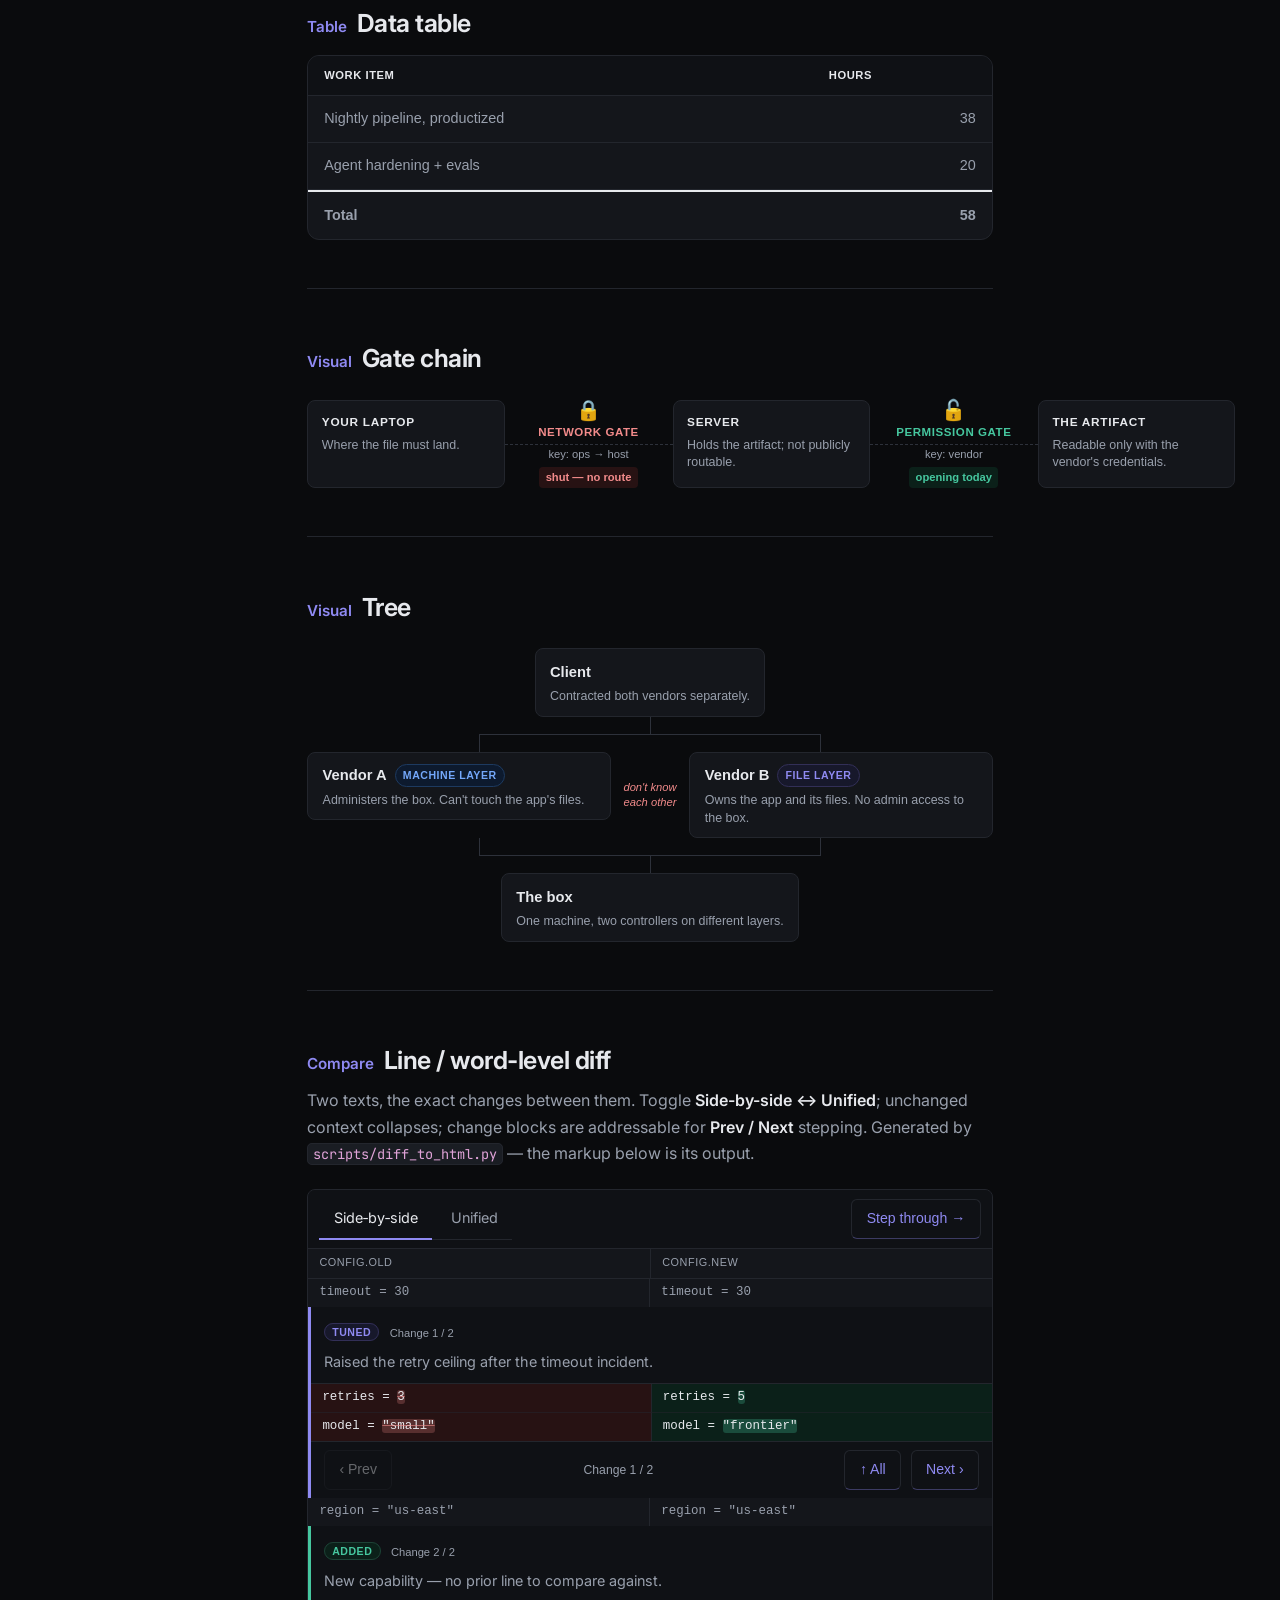
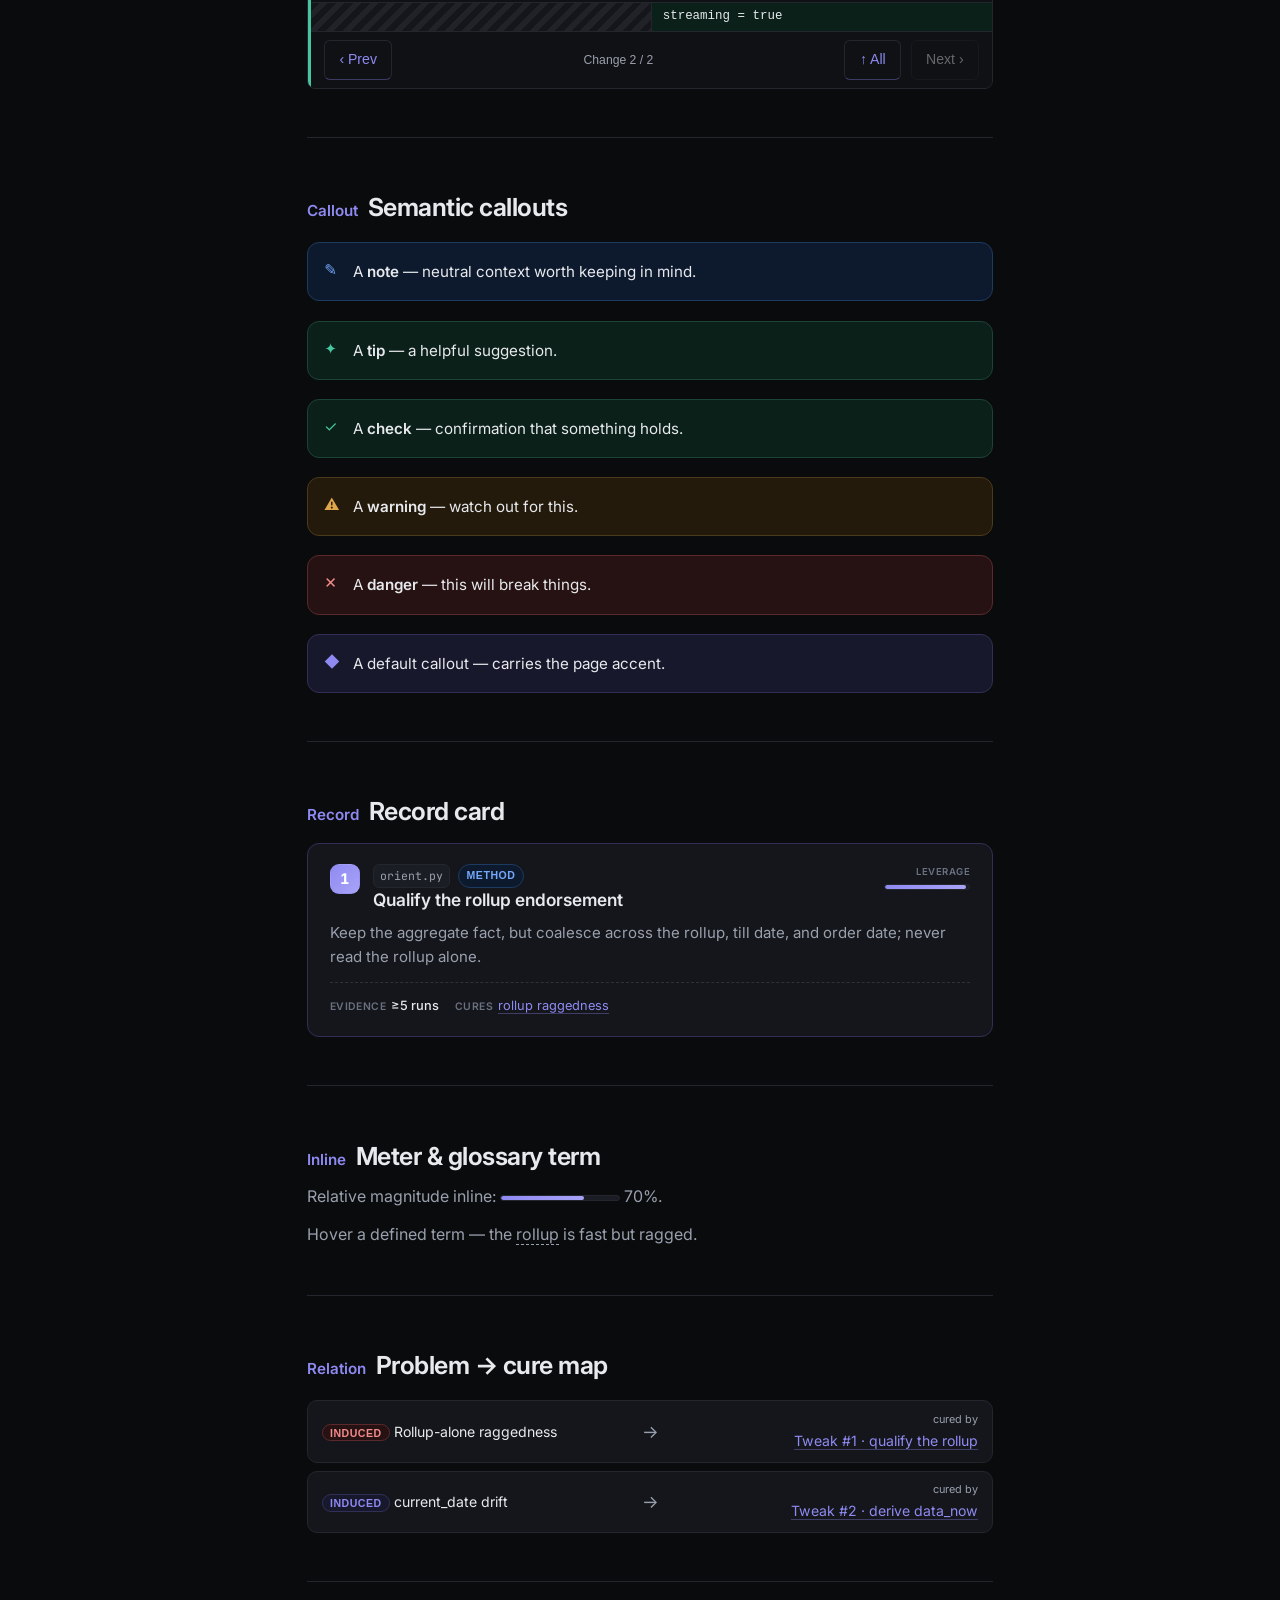
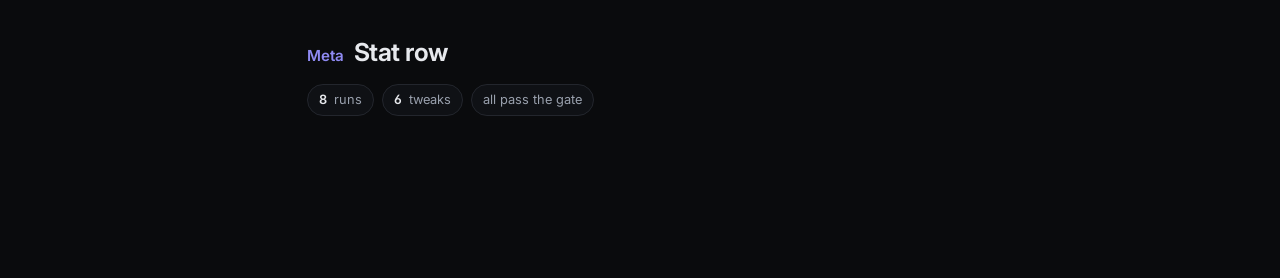
==== commit a564cf38: "in-html l2 and l3 very mintlify" ====
--- a/skills/in-html/scripts/component-gallery.html
+++ b/skills/in-html/scripts/component-gallery.html
@@ -465,7 +465,7 @@
           A <strong>danger</strong> — this will break things.
         </div>
         <div class="callout">
-          A default callout — carries the gold accent identity.
+          A default callout — carries the page accent.
         </div>
 
         <hr />
--- a/skills/in-html/scripts/style.css
+++ b/skills/in-html/scripts/style.css
@@ -1,50 +1,53 @@
-/* Calibrated palette: Mintlify's neutral gray ramp + Inter / JetBrains Mono
-   type ramp (extracted from a live `mint dev` build), worn with in-html's own
-   gold accent rather than Mintlify's indigo. Every color is a variable carrying
-   its light and dark value in one light-dark() pair; the dark theme is a true
-   near-black (#0c0c10) as in Mintlify. The inline script in the templates pins
-   data-theme (and thus color-scheme) from local time; with JS off,
-   `color-scheme: light dark` resolves from the OS setting instead. */
+/* Mintlify-like docs design system. The tokens keep the historical in-html
+   variable names because annotations.css and existing components depend on them,
+   but the values now match the product-docs feel: near-black dark mode, quiet
+   gray ramps, Inter / JetBrains Mono, soft borders, subtle shadows, and the
+   indigo/purple accent Mintlify pages are recognized by. */
 :root {
   color-scheme: light dark;
-  /* neutral ramp (Mintlify) */
-  --paper: light-dark(#ffffff, #0c0c10);
-  --ink: light-dark(#19191d, #f0f0f4);
-  --faint: light-dark(#727276, #a1a1a5);
-  --rule: light-dark(#e1e1e5, #28272c);
-  --rule-dash: light-dark(#d0d0d4, #3a3942);
-  --surface: light-dark(#ffffff, #131318);
-  --surface2: light-dark(#f5f5f9, #16171c);
-  --input-bg: light-dark(#ffffff, #16171c);
-  --dim-bg: light-dark(#f0f0f4, #1f1f25);
-  --chip: light-dark(#f0f0f4, #1f1f25);
-  --chip-border: light-dark(#e1e1e5, #2d313a);
-  /* gold accent (in-html identity) */
-  --accent: light-dark(#9a6b00, #d8ab51);
-  --accentbg: light-dark(#fcf3d9, #2b2113);
-  --on-accent: light-dark(#fff, #1a1408);
-  --sel-bg: light-dark(#f5e3a0, #5c4b1f);
-  --sel-ink: light-dark(#3f3420, #f1e7d0);
-  /* semantic callout hues (Mintlify) */
-  --good: light-dark(#16a34a, #34d399);
+  --paper: light-dark(#ffffff, #0a0b0d);
+  --ink: light-dark(#15171c, #e7e9ed);
+  --faint: light-dark(#596070, #99a0ad);
+  --muted: light-dark(#8b919e, #6a7180);
+  --rule: light-dark(#e8eaef, #23262d);
+  --rule-dash: light-dark(#dadee5, #2d313a);
+  --surface: light-dark(#ffffff, #14161b);
+  --surface2: light-dark(#f8f9fb, #0f1115);
+  --input-bg: light-dark(#ffffff, #14161b);
+  --dim-bg: light-dark(#f1f3f6, #1a1d23);
+  --chip: light-dark(#f1f3f6, #1a1d23);
+  --chip-border: light-dark(#e8eaef, #23262d);
+  --accent: light-dark(#5b53e0, #8f8af2);
+  --accent-strong: light-dark(#6f67ee, #a8a3f7);
+  --accentbg: light-dark(#eeeefe, #17182b);
+  --accent-border: light-dark(#d8d5fb, #322f57);
+  --on-accent: #ffffff;
+  --sel-bg: light-dark(#e7e5ff, #2a2852);
+  --sel-ink: light-dark(#252260, #f1f0ff);
+  --good: light-dark(#0e9a6c, #46c79f);
   --goodbg: light-dark(#e8f8f0, #0b2019);
-  --bad: light-dark(#dc2626, #f87171);
+  --good-border: light-dark(#bfecd6, #1d4236);
+  --bad: light-dark(#d5343a, #f28b8b);
   --badbg: light-dark(#fdedef, #271213);
+  --bad-border: light-dark(#f4cbcf, #5b292b);
   --blue: light-dark(#2563eb, #74a8fb);
   --bluebg: light-dark(#eff5ff, #0d1a2e);
   --blue-border: light-dark(#d0e1fd, #1d3a60);
-  --amber: light-dark(#ca8a04, #e0a64b);
+  --amber: light-dark(#bd6f08, #e0a64b);
   --amberbg: light-dark(#fdf5e7, #231a0b);
-  /* type ramp (Inter / JetBrains Mono) */
+  --amber-border: light-dark(#efd9ac, #4b3a1b);
   --font-sans: "Inter", -apple-system, BlinkMacSystemFont, "Segoe UI", system-ui, sans-serif;
   --font-mono: "JetBrains Mono", "SF Mono", ui-monospace, Menlo, Monaco, Consolas, monospace;
-  --fs-h1: 1.875rem; --fw-h1: 700; --lh-h1: 1.2; --ls-h1: -0.025em;
-  --fs-h2: 1.5rem; --fw-h2: 600; --lh-h2: 1.333; --ls-h2: -0.025em;
-  --fs-h3: 1rem; --fw-h3: 600; --lh-h3: 1.375;
-  --fs-lead: 1.25rem;
-  --fs-body: 1rem; --lh-body: 1.5;
+  --fs-h1: clamp(2rem, 4vw, 2.6rem); --fw-h1: 700; --lh-h1: 1.08; --ls-h1: -0.025em;
+  --fs-h2: 1.55rem; --fw-h2: 650; --lh-h2: 1.25; --ls-h2: -0.02em;
+  --fs-h3: 1.12rem; --fw-h3: 600; --lh-h3: 1.35;
+  --fs-lead: 1.05rem;
+  --fs-body: 1rem; --lh-body: 1.65;
   --fs-sm: 0.875rem;
-  --radius: 12px; --radius-sm: 8px;
+  --radius: 12px; --radius-sm: 9px;
+  --shadow: light-dark(0 1px 2px rgba(16, 24, 40, 0.06), 0 1px 2px rgba(0, 0, 0, 0.5));
+  --shadow-md: light-dark(0 4px 16px rgba(16, 24, 40, 0.08), 0 6px 22px rgba(0, 0, 0, 0.5));
+  --shadow-lg: light-dark(0 12px 36px rgba(16, 24, 40, 0.12), 0 16px 44px rgba(0, 0, 0, 0.6));
 }
 :root[data-theme="light"] {
   color-scheme: light;
@@ -252,8 +255,8 @@
 }
 /* Mintlify-style semantic callout family. The icon is a CSS ::before glyph
    (text-presentation forced with U+FE0E) positioned in the inline-start pad,
-   so any block or inline content works and RTL flips correctly. Default keeps
-   the gold accent (in-html identity); variants carry the semantic hue + glyph. */
+   so any block or inline content works and RTL flips correctly. Default uses
+   the page accent; variants carry the semantic hue + glyph. */
 .callout {
   position: relative;
   border: 1px solid var(--rule);
@@ -1735,7 +1738,7 @@
    open — the same `body.annotation-panel-open` handoff the "Next unanswered"
    pill already uses, keeping the two from ever fighting for the corridor. */
 :root {
-  --topbar-h: 3.25rem;
+  --topbar-h: 56px;
   --nav-w: 16rem;
   --toc-w: 15rem;
   --gutter: 1.25rem;
@@ -2139,3 +2142,705 @@
     transition: opacity 0.18s ease;
   }
 }
+
+/* ══ Mintlify factory skin (definitive cascade) ═══════════════════════════════
+   The earlier component rules define the mechanical shapes; this final block is
+   the visual contract. Keep it last so generated pages land on the polished docs
+   product feel even when older snippets still use the original in-html classes. */
+html {
+  font-size: 16px;
+}
+body {
+  font-feature-settings: "cv02", "cv03", "cv04", "ss01";
+  line-height: var(--lh-body);
+  text-rendering: optimizeLegibility;
+}
+a {
+  color: var(--accent);
+  text-decoration: none;
+}
+#content :is(p, li, td) {
+  color: var(--faint);
+}
+#content :is(strong, th, h1, h2, h3, h4) {
+  color: var(--ink);
+}
+p code,
+li code,
+td code,
+.card code,
+.record code,
+h3 code {
+  padding: 0.08em 0.36em;
+  border: 1px solid var(--rule);
+  border-radius: 5px;
+  background: var(--dim-bg);
+  color: light-dark(#9a3b8f, #e0a3d8);
+  font-size: 0.85em;
+}
+.wrap {
+  max-width: 1120px;
+  padding: 4rem 1.5rem 7rem;
+}
+.col {
+  max-width: 744px;
+}
+h1 {
+  font-size: var(--fs-h1);
+  line-height: var(--lh-h1);
+  letter-spacing: var(--ls-h1);
+}
+.sub,
+.subtitle {
+  max-width: 680px;
+  margin: 0 0 1.4rem;
+  color: var(--faint);
+  font-size: 1.16rem;
+  font-style: normal;
+  line-height: 1.55;
+}
+.lead {
+  color: var(--faint);
+  font-size: var(--fs-lead);
+  line-height: 1.6;
+}
+h2 {
+  display: flex;
+  align-items: baseline;
+  gap: 0.6rem;
+  margin: 3.4rem 0 0.4rem;
+  color: var(--ink);
+  font-size: var(--fs-h2);
+  font-weight: var(--fw-h2);
+  line-height: var(--lh-h2);
+  letter-spacing: var(--ls-h2);
+}
+h2 .n {
+  display: inline;
+  flex: none;
+  margin: 0;
+  color: var(--accent);
+  font-size: 0.95rem;
+  font-style: normal;
+  font-weight: 600;
+  letter-spacing: 0;
+  font-variant-numeric: tabular-nums;
+}
+h3 {
+  color: var(--ink);
+  font-size: var(--fs-h3);
+  font-weight: var(--fw-h3);
+  line-height: var(--lh-h3);
+  letter-spacing: -0.01em;
+}
+.eyebrow {
+  display: inline-flex;
+  align-items: center;
+  gap: 0.45rem;
+  margin-bottom: 0.7rem;
+  color: var(--accent);
+  font-size: 0.76rem;
+  font-weight: 650;
+  letter-spacing: 0.04em;
+  text-transform: uppercase;
+}
+
+:root {
+  --topbar-h: 56px;
+  --nav-w: 256px;
+  --toc-w: 236px;
+  --content-gutter: clamp(2.4rem, 4vw, 3.6rem);
+}
+.has-chrome body {
+  padding-top: var(--topbar-h);
+}
+.has-chrome .wrap {
+  max-width: 1480px;
+  margin: 0 auto;
+  padding: 3rem calc(var(--toc-w) + var(--content-gutter)) 9rem calc(var(--nav-w) + var(--content-gutter));
+}
+.has-chrome .col {
+  max-width: 744px;
+}
+.page-bar {
+  height: var(--topbar-h);
+  padding: 0 1.25rem;
+  gap: 0.75rem;
+  background: color-mix(in srgb, var(--paper) 82%, transparent);
+  backdrop-filter: saturate(160%) blur(12px);
+}
+.page-brand {
+  display: flex;
+  align-items: center;
+  gap: 0.55rem;
+  min-width: 0;
+  font-weight: 600;
+  letter-spacing: -0.01em;
+}
+.page-brand-logo {
+  display: grid;
+  place-items: center;
+  width: 28px;
+  height: 28px;
+  border-radius: 8px;
+  background: linear-gradient(135deg, var(--accent), var(--accent-strong));
+  color: #fff;
+  box-shadow: var(--shadow);
+  font-size: 0.95rem;
+}
+.page-brand-home {
+  color: var(--ink);
+  white-space: nowrap;
+}
+.page-brand-sep {
+  color: var(--muted);
+  font-weight: 400;
+}
+.page-brand-crumb {
+  min-width: 0;
+  overflow: hidden;
+  color: var(--faint);
+  font-weight: 500;
+  text-overflow: ellipsis;
+  white-space: nowrap;
+}
+.page-bar-spacer {
+  flex: 1;
+}
+.page-search {
+  display: flex;
+  align-items: center;
+  gap: 0.5rem;
+  min-width: 200px;
+  height: 34px;
+  padding: 0 0.7rem;
+  border: 1px solid var(--rule);
+  border-radius: var(--radius-sm);
+  background: var(--surface2);
+  color: var(--muted);
+  font-size: 0.85rem;
+}
+.page-search-kbd {
+  margin-inline-start: auto;
+  padding: 0.05rem 0.32rem;
+  border: 1px solid var(--rule-dash);
+  border-radius: 5px;
+  font-size: 0.72rem;
+}
+.page-theme-toggle,
+.page-bar .page-bar-toggle {
+  display: grid;
+  place-items: center;
+  width: 34px;
+  height: 34px;
+  padding: 0;
+  border: 1px solid var(--rule);
+  border-radius: var(--radius-sm);
+  background: var(--surface2);
+  color: var(--faint);
+  font-size: 1.05rem;
+  transition: 0.15s;
+}
+.page-theme-toggle:hover,
+.page-bar .page-bar-toggle:hover {
+  border-color: var(--rule-dash);
+  color: var(--ink);
+}
+[data-theme="dark"] .page-theme-sun,
+[data-theme="light"] .page-theme-moon {
+  display: none;
+}
+.page-bar .page-bar-title {
+  display: none;
+}
+.page-bar .page-bar-progress {
+  height: 2px;
+  background: linear-gradient(90deg, var(--accent), var(--accent-strong));
+}
+.page-nav {
+  width: var(--nav-w);
+  padding: 1.6rem 0.9rem 3rem 1.6rem;
+  border-inline-end: 1px solid var(--rule);
+  background: var(--paper);
+}
+.page-nav .page-nav-eyebrow,
+.page-toc .page-toc-eyebrow,
+.page-legend .page-legend-eyebrow {
+  margin: 1.4rem 0 0.5rem 0.6rem;
+  color: var(--muted);
+  font-size: 0.7rem;
+  font-weight: 650;
+  letter-spacing: 0.07em;
+  text-transform: uppercase;
+}
+.page-nav .page-nav-eyebrow:first-child {
+  margin-top: 0;
+}
+.page-nav a {
+  display: flex;
+  align-items: center;
+  gap: 0.55rem;
+  padding: 0.42rem 0.65rem;
+  border-radius: 8px;
+  color: var(--faint);
+  font-size: 0.88rem;
+  font-weight: 450;
+  line-height: 1.3;
+}
+.page-nav a .page-nav-n {
+  min-width: 1.55rem;
+  color: var(--muted);
+  font-family: var(--font-mono);
+  font-size: 0.78rem;
+  font-variant-numeric: tabular-nums;
+}
+.page-nav a:hover {
+  background: var(--surface2);
+  color: var(--ink);
+}
+.page-nav a.current {
+  background: var(--accentbg);
+  color: var(--accent);
+  font-weight: 550;
+}
+.page-nav a.current .page-nav-n {
+  color: var(--accent);
+}
+.page-toc {
+  width: var(--toc-w);
+  padding: 3rem 1.4rem 3rem 0.4rem;
+}
+.page-toc a {
+  padding: 0.24rem 0.75rem;
+  border-inline-start: 2px solid var(--rule);
+  color: var(--faint);
+  font-size: 0.82rem;
+  line-height: 1.45;
+}
+.page-toc a:hover {
+  border-inline-start-color: var(--rule-dash);
+  color: var(--ink);
+}
+.page-toc a.current {
+  border-inline-start-color: var(--accent);
+  color: var(--accent);
+  font-weight: 550;
+}
+.page-legend {
+  margin-top: 1.6rem;
+}
+.page-legend .page-legend-chip {
+  min-height: 2rem;
+  border-radius: 8px;
+}
+
+.stats,
+.metarow {
+  display: flex;
+  flex-wrap: wrap;
+  gap: 0.5rem;
+  margin: 1rem 0 1.2rem;
+}
+.stat {
+  display: inline-flex;
+  align-items: center;
+  gap: 0.4rem;
+  padding: 0.28rem 0.7rem;
+  border: 1px solid var(--rule);
+  border-radius: 999px;
+  background: var(--surface2);
+  color: var(--faint);
+  font-size: 0.8rem;
+}
+.stat b {
+  color: var(--ink);
+  font-weight: 600;
+}
+.cardgroup {
+  display: grid;
+  grid-template-columns: repeat(2, minmax(0, 1fr));
+  gap: 1rem;
+  margin: 1.4rem 0;
+}
+.card,
+.pane,
+.qbox,
+.qa {
+  border: 1px solid var(--rule);
+  border-radius: var(--radius);
+  background: var(--surface);
+  box-shadow: var(--shadow);
+}
+.card {
+  padding: 1.2rem 1.3rem;
+}
+.card.lift,
+.record {
+  transition: border-color 0.16s, box-shadow 0.16s, transform 0.16s;
+}
+.card.lift:hover,
+.record:hover {
+  border-color: var(--rule-dash);
+  box-shadow: var(--shadow-md);
+}
+.card-ic,
+.card .card-ic {
+  display: grid;
+  place-items: center;
+  width: 34px;
+  height: 34px;
+  margin-bottom: 0.7rem;
+  border-radius: 9px;
+  background: var(--accentbg);
+  color: var(--accent);
+  font-size: 1.05rem;
+}
+.pane {
+  padding: 1rem 1.1rem;
+}
+.pane h4 {
+  color: var(--muted);
+  font-size: 0.72rem;
+  font-weight: 650;
+}
+.callout {
+  min-height: 3rem;
+  padding: 1rem 1.1rem;
+  padding-inline-start: 2.8rem;
+  border: 1px solid var(--accent-border);
+  border-radius: var(--radius);
+  background: var(--accentbg);
+  color: var(--ink);
+  box-shadow: var(--shadow);
+}
+.callout::before {
+  inset-inline-start: 1rem;
+  top: 1rem;
+  color: var(--accent);
+}
+.callout :is(p, li) {
+  color: inherit;
+}
+.callout.note {
+  border-color: var(--blue-border);
+}
+.callout.tip,
+.callout.check,
+.callout.good {
+  border-color: var(--good-border);
+}
+.callout.warning,
+.callout.warn {
+  border-color: var(--amber-border);
+}
+.callout.danger,
+.callout.bad {
+  border-color: var(--bad-border);
+}
+.disclose > .head {
+  border-radius: 10px;
+  background: var(--surface2);
+  color: var(--faint);
+  font-weight: 500;
+}
+.disclose > .head:hover {
+  color: var(--ink);
+}
+
+.tag,
+.state {
+  border: 1px solid transparent;
+  font-weight: 600;
+}
+.tag.blue,
+.state.wait {
+  border-color: var(--blue-border);
+}
+.tag.amber,
+.state.act {
+  border-color: var(--accent-border);
+}
+.tag.green,
+.state.done {
+  border-color: var(--good-border);
+}
+.tag.red,
+.state.flag {
+  border-color: var(--bad-border);
+}
+.record {
+  border: 1px solid var(--rule);
+  border-radius: var(--radius);
+  background: var(--surface);
+  box-shadow: var(--shadow);
+  padding: 1.25rem 1.35rem;
+}
+.record.hot {
+  border-color: var(--accent-border);
+}
+.record .rec-rank {
+  width: 30px;
+  height: 30px;
+  border-color: var(--rule-dash);
+  border-radius: 9px;
+  background: var(--dim-bg);
+  color: var(--faint);
+  font-size: 0.92rem;
+}
+.record.hot .rec-rank {
+  background: linear-gradient(135deg, var(--accent), var(--accent-strong));
+  color: #fff;
+}
+.record .rec-title {
+  color: var(--ink);
+  font-size: 1.08rem;
+}
+.record .rec-body {
+  color: var(--faint);
+  font-size: 0.94rem;
+  line-height: 1.6;
+}
+.record .rec-file {
+  border-color: var(--rule);
+  border-radius: 6px;
+  background: var(--dim-bg);
+}
+.record .rec-props {
+  border-top-color: var(--rule-dash);
+}
+.record .rec-prop,
+.record .rec-lev-lbl,
+.record .rec-prop .k {
+  color: var(--muted);
+}
+.record .rec-prop b {
+  color: var(--ink);
+}
+.meter {
+  height: 6px;
+  border-color: var(--rule);
+  background: var(--dim-bg);
+}
+.meter > i {
+  background: linear-gradient(90deg, var(--accent), var(--accent-strong));
+}
+.relrow {
+  border-radius: 10px;
+  box-shadow: var(--shadow);
+}
+.step {
+  border-radius: 10px;
+  box-shadow: var(--shadow);
+}
+.step.hot {
+  border-color: var(--accent-border);
+}
+.step .badge {
+  background: linear-gradient(135deg, var(--accent), var(--accent-strong));
+}
+
+table.data {
+  border-collapse: separate;
+  border-spacing: 0;
+  width: 100%;
+  overflow: hidden;
+  border: 1px solid var(--rule);
+  border-radius: var(--radius);
+  background: var(--surface);
+  box-shadow: var(--shadow);
+}
+table.data th {
+  padding: 0.65rem 1rem;
+  border-bottom: 1px solid var(--rule);
+  background: var(--surface2);
+  color: var(--muted);
+  font-size: 0.7rem;
+  font-weight: 650;
+}
+table.data td {
+  padding: 0.7rem 1rem;
+  border-bottom: 1px solid var(--rule);
+  color: var(--faint);
+}
+table.data tr:last-child td {
+  border-bottom: 0;
+}
+table.data tr:hover td {
+  background: var(--surface2);
+}
+pre {
+  margin: 1rem 0;
+  padding: 1rem 1.1rem;
+  overflow-x: auto;
+  border: 1px solid light-dark(#202533, #20242e);
+  border-radius: var(--radius);
+  background: #0c0e14;
+  box-shadow: var(--shadow);
+}
+pre code {
+  padding: 0;
+  border: 0;
+  background: transparent;
+  color: #c9d1e3;
+  font-size: 0.82rem;
+  line-height: 1.7;
+}
+.code-copy {
+  border-color: rgba(255, 255, 255, 0.14);
+  background: #14171f;
+  color: #6b7488;
+}
+.gate {
+  position: relative;
+  margin: 1.6rem 0;
+  padding: 1.3rem 1.4rem;
+  border: 1px solid var(--good-border);
+  border-radius: var(--radius);
+  background: linear-gradient(180deg, var(--goodbg), color-mix(in srgb, var(--goodbg) 35%, var(--surface)));
+  box-shadow: var(--shadow);
+}
+.gate .gate-head {
+  display: flex;
+  align-items: center;
+  gap: 0.6rem;
+  margin-bottom: 0.5rem;
+  color: var(--ink);
+  font-size: 1.05rem;
+  font-weight: 650;
+  line-height: 1.35;
+}
+.gate .lbl {
+  flex: none;
+  margin-inline-start: auto;
+  padding: 0.12rem 0.45rem;
+  border: 1px solid var(--good-border);
+  border-radius: 6px;
+  color: var(--good);
+  font-size: 0.68rem;
+  font-weight: 650;
+  letter-spacing: 0.08em;
+  text-transform: uppercase;
+}
+.gate p {
+  color: var(--ink);
+}
+
+@media (max-width: 1180px) {
+  .page-toc {
+    display: none;
+  }
+  .has-chrome .wrap {
+    padding-inline-end: var(--content-gutter);
+  }
+}
+@media (max-width: 900px) {
+  .has-chrome .wrap {
+    padding: 2.2rem 1.2rem 6rem;
+  }
+  .page-search {
+    display: none;
+  }
+  .page-nav {
+    width: min(82vw, 18rem);
+  }
+}
+@media (max-width: 680px) {
+  .cardgroup {
+    grid-template-columns: 1fr;
+  }
+  h2 {
+    display: block;
+  }
+  h2 .n {
+    display: block;
+    margin-bottom: 0.2rem;
+  }
+}
+
+/* Desktop docs pages already show the left rail; the hamburger is mobile-only. */
+.page-bar .page-bar-toggle {
+  display: none;
+}
+@media (max-width: 900px) {
+  .page-bar .page-bar-toggle {
+    display: grid;
+  }
+}
+@media (min-width: 901px) and (max-width: 1023px) {
+  .page-nav {
+    transform: none;
+    visibility: visible;
+    box-shadow: none;
+  }
+  .has-chrome .wrap {
+    padding-inline-start: calc(var(--nav-w) + var(--content-gutter));
+  }
+}
+@media (min-width: 901px) {
+  :dir(rtl) .page-nav {
+    transform: none;
+  }
+}
+@media (max-width: 680px) {
+  .wrap,
+  .has-chrome .wrap {
+    width: 100%;
+    max-width: none;
+    padding: 2rem 1.2rem 6rem;
+    overflow-x: hidden;
+  }
+  .col {
+    width: 100%;
+    max-width: none;
+    min-width: 0;
+  }
+  #content {
+    overflow-wrap: anywhere;
+  }
+  h1 {
+    font-size: clamp(1.85rem, 8vw, 2.1rem);
+  }
+  .stat {
+    max-width: 100%;
+    white-space: normal;
+  }
+  .record .rec-head {
+    flex-wrap: wrap;
+  }
+  .record .rec-lev {
+    width: 100%;
+  }
+  .record .rec-lev-lbl {
+    text-align: start;
+  }
+  table.data {
+    display: block;
+    overflow-x: auto;
+  }
+  table.data tbody {
+    display: table;
+    width: 100%;
+  }
+  :is(.callout, .record, .pane, .qbox, .qa, .gate) {
+    max-width: 100%;
+  }
+}
+@media (max-width: 1023px) {
+  html:not(.has-chrome) .wrap {
+    width: 100%;
+    max-width: none;
+    padding: 2rem 1.2rem 6rem;
+    overflow-x: hidden;
+  }
+  html:not(.has-chrome) .col {
+    width: 100%;
+    max-width: none;
+    min-width: 0;
+  }
+  html:not(.has-chrome) #content {
+    overflow-wrap: anywhere;
+  }
+  html:not(.has-chrome) h1 {
+    font-size: clamp(1.85rem, 8vw, 2.1rem);
+  }
+}
